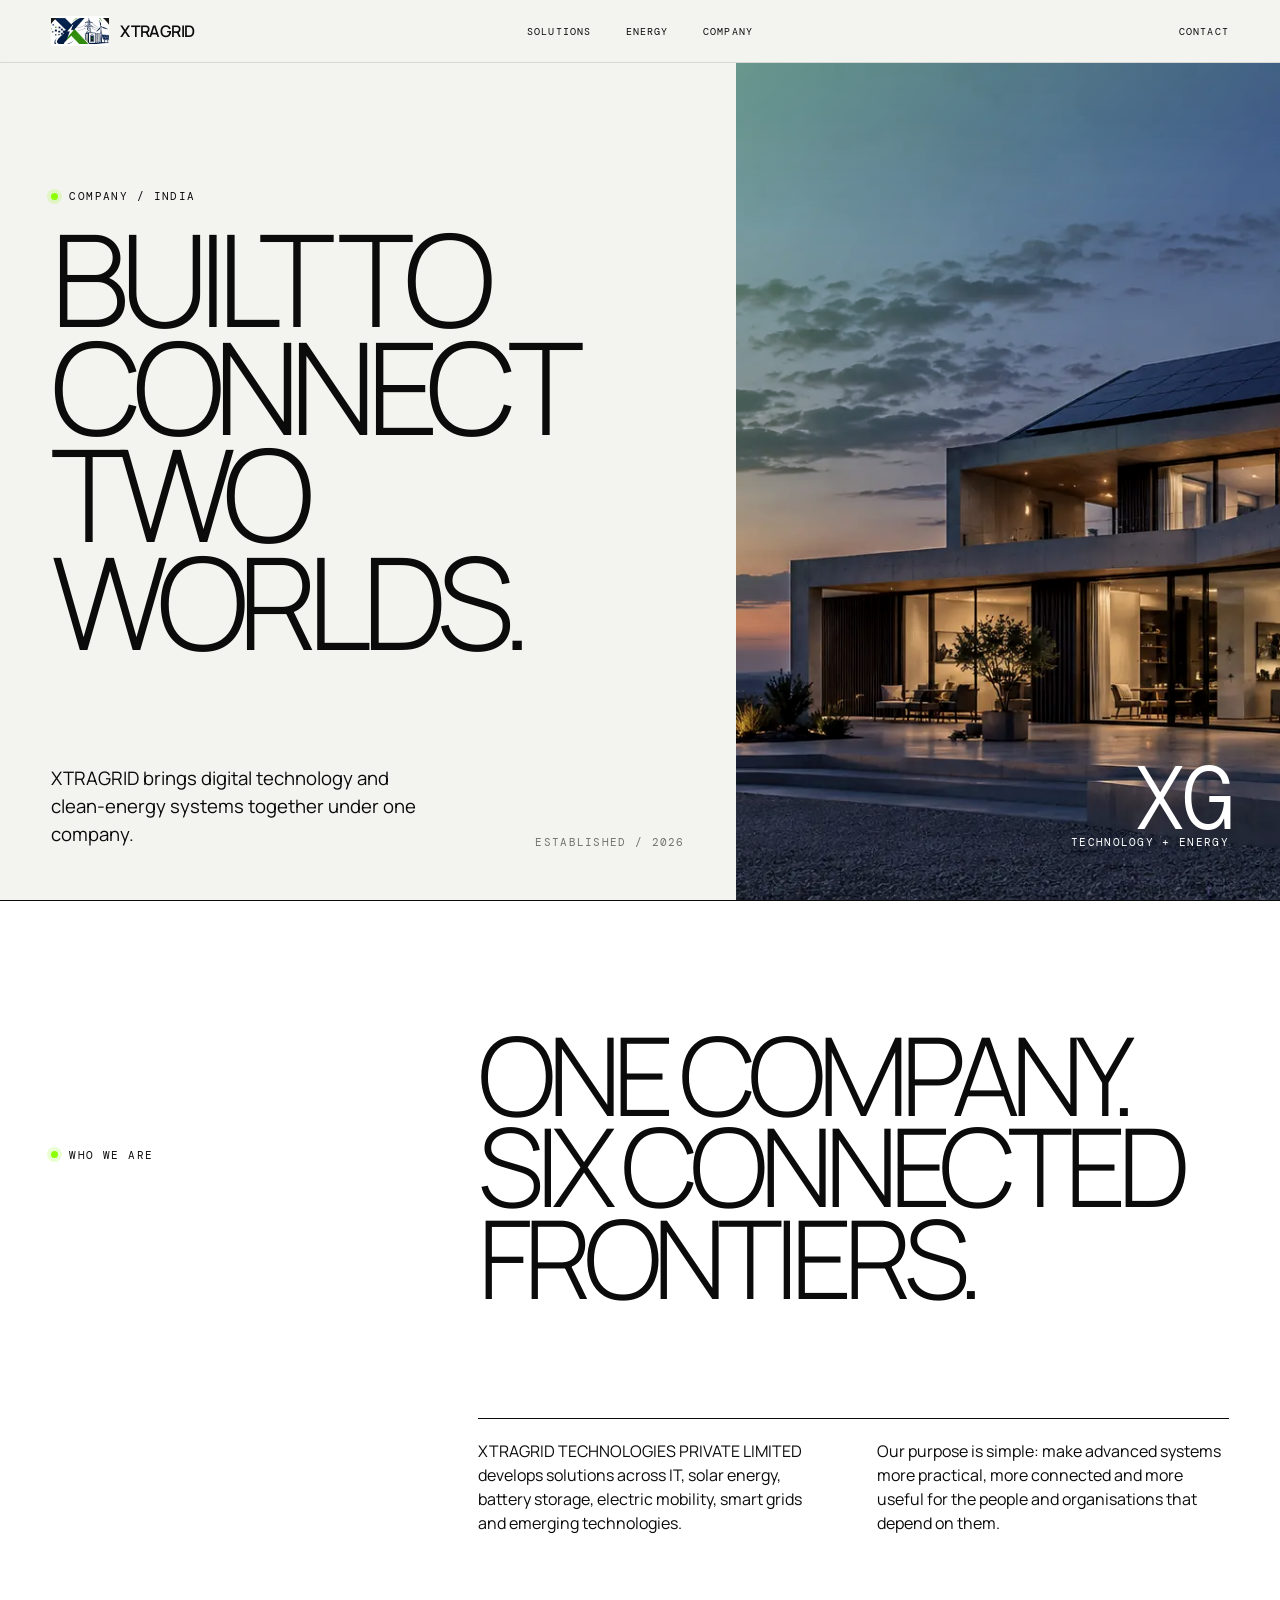
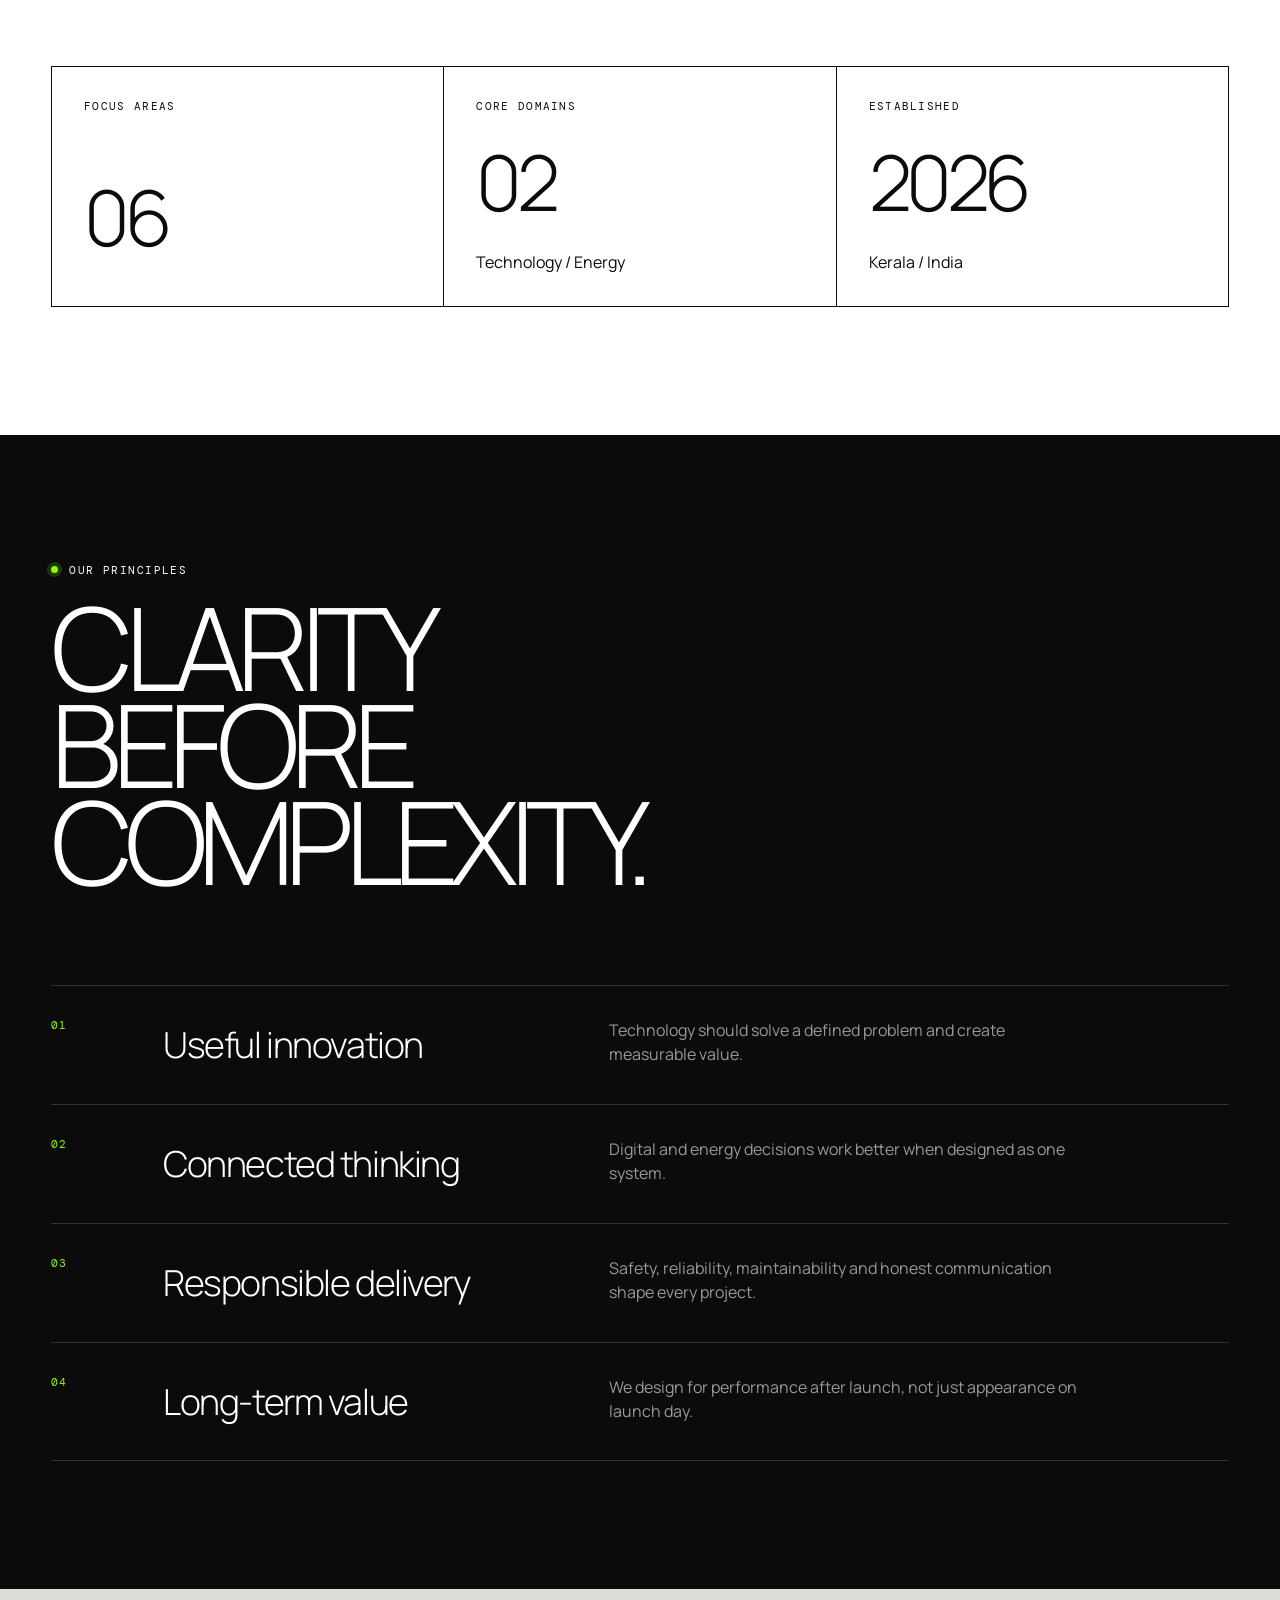
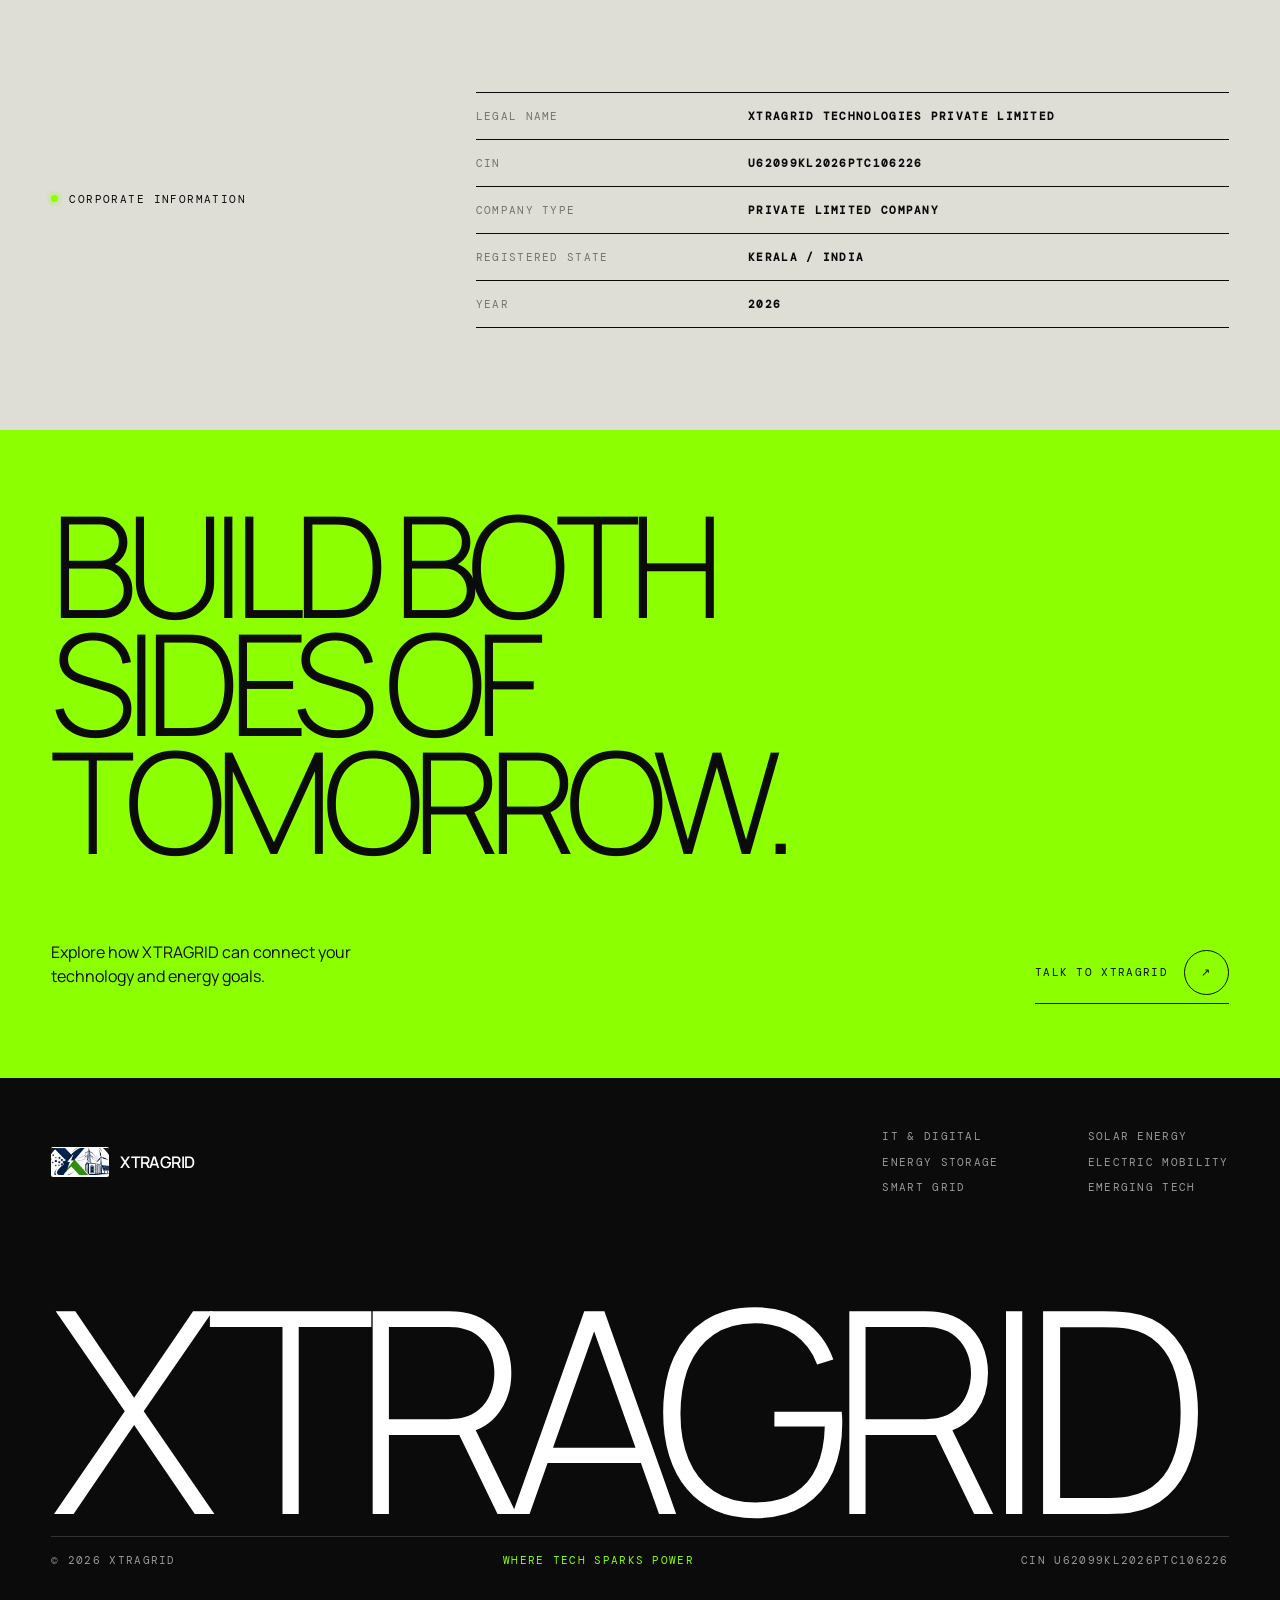
==== company/index.html @ c8506906 "Complete XTRAGRID multi-page company website" ====
<!doctype html><html lang="en"><head><meta charset="UTF-8"><meta name="viewport" content="width=device-width,initial-scale=1"><meta name="description" content="About XTRAGRID TECHNOLOGIES PRIVATE LIMITED, an Indian technology and energy solutions company."><title>Company — XTRAGRID TECHNOLOGIES</title><link rel="preconnect" href="https://fonts.googleapis.com"><link rel="preconnect" href="https://fonts.gstatic.com" crossorigin><link href="https://fonts.googleapis.com/css2?family=DM+Mono:wght@300;400;500&family=Manrope:wght@300;400;500;600&display=swap" rel="stylesheet"><link rel="icon" href="../assets/xtragrid-logo.png"><link rel="stylesheet" href="../assets/inner.css"></head><body><div class="progress"></div><header class="site-nav"><a class="brand" href="../"><img src="../assets/xtragrid-logo.png" alt=""><span>XTRAGRID</span></a><nav class="nav-links"><a href="../#technology">Solutions</a><a href="../energy-storage/">Energy</a><a href="../company/">Company</a></nav><a class="contact-link" href="../contact/">Contact</a><button class="menu-btn" type="button" aria-expanded="false">Menu</button></header><aside class="menu" aria-hidden="true"><nav><a href="../">Home</a><a href="../#technology">Solutions</a><a href="../company/">Company</a><a href="../contact/">Contact</a></nav><div class="menu-foot mono"><span>XTRAGRID TECHNOLOGIES<br>India / 2026</span><span>Where Tech Sparks Power</span></div></aside><main><section class="page-hero"><div class="hero-copy"><div><p class="eyebrow">Company / India</p><h1 class="display hero-title"><span><i>Built to</i></span><span><i>connect two</i></span><span><i>worlds.</i></span></h1></div><div class="hero-bottom"><p class="hero-lead">XTRAGRID brings digital technology and clean-energy systems together under one company.</p><span class="mono hero-index">Established / 2026</span></div></div><div class="hero-media"><img src="../assets/xg-store-day.webp" alt="Modern technology and energy infrastructure"><div class="hero-badge mono"><b>XG</b><span>Technology + Energy</span></div></div></section><section class="intro"><p class="eyebrow">Who we are</p><h2 class="display reveal">One company. Six connected frontiers.</h2><div class="intro-copy reveal"><p>XTRAGRID TECHNOLOGIES PRIVATE LIMITED develops solutions across IT, solar energy, battery storage, electric mobility, smart grids and emerging technologies.</p><p>Our purpose is simple: make advanced systems more practical, more connected and more useful for the people and organisations that depend on them.</p></div><div class="company-stats" style="grid-column:1/-1"><article class="stat"><span class="mono">Focus areas</span><b>06</b></article><article class="stat"><span class="mono">Core domains</span><b>02</b><span>Technology / Energy</span></article><article class="stat"><span class="mono">Established</span><b>2026</b><span>Kerala / India</span></article></div></section><section class="process"><p class="eyebrow">Our principles</p><h2 class="display reveal">Clarity before complexity.</h2><div class="steps"><article class="step reveal"><span class="mono">01</span><h3>Useful innovation</h3><p>Technology should solve a defined problem and create measurable value.</p></article><article class="step reveal"><span class="mono">02</span><h3>Connected thinking</h3><p>Digital and energy decisions work better when designed as one system.</p></article><article class="step reveal"><span class="mono">03</span><h3>Responsible delivery</h3><p>Safety, reliability, maintainability and honest communication shape every project.</p></article><article class="step reveal"><span class="mono">04</span><h3>Long-term value</h3><p>We design for performance after launch, not just appearance on launch day.</p></article></div></section><section class="legal"><div class="legal-grid"><p class="eyebrow">Corporate information</p><div class="legal-list mono"><div class="legal-row"><span>Legal name</span><strong>XTRAGRID TECHNOLOGIES PRIVATE LIMITED</strong></div><div class="legal-row"><span>CIN</span><strong>U62099KL2026PTC106226</strong></div><div class="legal-row"><span>Company type</span><strong>Private Limited Company</strong></div><div class="legal-row"><span>Registered state</span><strong>Kerala / India</strong></div><div class="legal-row"><span>Year</span><strong>2026</strong></div></div></div></section><section class="cta"><h2 class="display reveal">Build both sides of tomorrow.</h2><div class="cta-row"><p>Explore how XTRAGRID can connect your technology and energy goals.</p><a class="mono" href="../contact/">Talk to XTRAGRID <b>↗</b></a></div></section></main><footer class="footer"><div class="footer-top"><a class="brand" href="../"><img src="../assets/xtragrid-logo.png" alt=""><span>XTRAGRID</span></a><div class="footer-links mono"><a href="../it-digital/">IT & Digital</a><a href="../solar-energy/">Solar Energy</a><a href="../energy-storage/">Energy Storage</a><a href="../electric-mobility/">Electric Mobility</a><a href="../smart-grid/">Smart Grid</a><a href="../emerging-technologies/">Emerging Tech</a></div></div><h2 class="footer-title display">XTRAGRID</h2><div class="footer-bottom mono"><span>© <span data-year>2026</span> XTRAGRID</span><b>Where Tech Sparks Power</b><span>CIN U62099KL2026PTC106226</span></div></footer><script src="../assets/inner.js"></script></body></html>
---- assets/inner.css ----
:root{--paper:#f3f3ef;--white:#fff;--ink:#0b0b0b;--muted:#73736e;--line:#cfcfc8;--lime:#8cff00;--accent:#8cff00;--pad:clamp(1.15rem,4vw,4.5rem);--ease:cubic-bezier(.2,.75,.25,1)}*{box-sizing:border-box}html{scroll-behavior:smooth;background:var(--paper)}body{margin:0;background:var(--paper);color:var(--ink);font:16px/1.5 Manrope,Arial,sans-serif;overflow-x:hidden}body.menu-open{overflow:hidden}a{color:inherit;text-decoration:none}button,input,textarea,select{font:inherit}img{display:block;width:100%}::selection{background:var(--accent);color:#090909}.mono{font:400 .68rem "DM Mono",monospace;letter-spacing:.12em;text-transform:uppercase}.display{margin:0;font-weight:300;letter-spacing:-.075em;line-height:.84;text-transform:uppercase}.eyebrow{display:flex;align-items:center;gap:.7rem;margin:0 0 1.4rem;font:400 .68rem "DM Mono",monospace;letter-spacing:.13em;text-transform:uppercase}.eyebrow:before{content:"";width:7px;height:7px;border-radius:50%;background:var(--accent);box-shadow:0 0 0 4px color-mix(in srgb,var(--accent) 18%,transparent)}.reveal{opacity:0;transform:translateY(45px);transition:opacity .9s var(--ease),transform .9s var(--ease)}.reveal.in{opacity:1;transform:none}.progress{position:fixed;left:0;top:0;width:0;height:2px;background:var(--accent);z-index:100}.site-nav{position:fixed;inset:0 0 auto;z-index:60;display:grid;grid-template-columns:1fr auto 1fr;align-items:center;padding:1rem var(--pad);background:rgba(243,243,239,.86);backdrop-filter:blur(14px);border-bottom:1px solid rgba(11,11,11,.12)}.brand{display:inline-flex;align-items:center;gap:.7rem;font-weight:600;letter-spacing:-.04em}.brand img{width:58px;height:30px;object-fit:contain;background:#fff;border-radius:2px}.nav-links{display:flex;gap:clamp(1rem,2.7vw,2.8rem)}.nav-links a,.contact-link{font:400 .64rem "DM Mono",monospace;letter-spacing:.11em;text-transform:uppercase;position:relative}.nav-links a:after,.contact-link:after{content:"";position:absolute;inset:auto 0 -5px;height:1px;background:currentColor;transform:scaleX(0);transform-origin:right;transition:transform .35s var(--ease)}.nav-links a:hover:after,.contact-link:hover:after{transform:scaleX(1);transform-origin:left}.contact-link{justify-self:end}.menu-btn{display:none;justify-self:end;border:0;background:none;padding:.5rem 0;cursor:pointer;font:400 .68rem "DM Mono",monospace;letter-spacing:.1em;text-transform:uppercase}.menu{position:fixed;inset:0;z-index:50;background:var(--ink);color:var(--paper);padding:clamp(6rem,12vh,8rem) var(--pad) 2rem;display:flex;flex-direction:column;justify-content:space-between;clip-path:inset(0 0 100% 0);transition:clip-path .7s var(--ease)}body.menu-open .menu{clip-path:inset(0)}.menu nav{display:flex;flex-direction:column;align-items:flex-start}.menu nav a{font-size:clamp(3rem,9vw,7rem);font-weight:300;letter-spacing:-.07em;line-height:.92;text-transform:uppercase;transition:.3s}.menu nav a:hover{color:var(--accent);transform:translateX(.7rem)}.menu-foot{display:flex;justify-content:space-between;color:#8c8c87}.page-hero{min-height:100svh;display:grid;grid-template-columns:minmax(0,1.15fr) minmax(330px,.85fr);padding-top:63px;border-bottom:1px solid}.hero-copy{padding:clamp(7rem,14vh,10rem) var(--pad) var(--pad);display:flex;flex-direction:column;justify-content:space-between;min-height:calc(100svh - 63px)}.hero-title{font-size:clamp(4.3rem,10vw,11rem);max-width:8ch}.hero-title span{display:block;overflow:hidden}.hero-title i{display:block;font-style:normal;transform:translateY(110%);animation:enter 1.05s var(--ease) forwards}.hero-title span:nth-child(2) i{animation-delay:.1s}.hero-title span:nth-child(3) i{animation-delay:.2s}@keyframes enter{to{transform:none}}.hero-bottom{display:flex;justify-content:space-between;align-items:end;gap:2rem}.hero-lead{max-width:34ch;font-size:clamp(1rem,1.45vw,1.25rem);margin:0}.hero-index{color:var(--muted)}.hero-media{position:relative;overflow:hidden;background:#151515;min-height:680px}.hero-media img{height:100%;object-fit:cover;filter:saturate(.75) contrast(1.05);transform:scale(1.04);animation:zoom 8s var(--ease) both}@keyframes zoom{to{transform:scale(1)}}.hero-media:after{content:"";position:absolute;inset:0;background:linear-gradient(180deg,transparent 50%,rgba(0,0,0,.55)),linear-gradient(135deg,color-mix(in srgb,var(--accent) 35%,transparent),transparent 45%);mix-blend-mode:screen}.hero-badge{position:absolute;right:var(--pad);bottom:var(--pad);z-index:2;color:white;text-align:right}.hero-badge b{display:block;font-size:clamp(3rem,7vw,7rem);font-weight:300;letter-spacing:-.07em;line-height:.8}.ticker{overflow:hidden;background:var(--ink);color:white}.ticker-track{display:flex;width:max-content;padding:.9rem 0;animation:ticker 22s linear infinite}.ticker span{font:400 .66rem "DM Mono",monospace;letter-spacing:.13em;text-transform:uppercase;white-space:nowrap}.ticker span:after{content:"●";color:var(--accent);margin:0 2.5rem}@keyframes ticker{to{transform:translateX(-50%)}}.intro{min-height:90vh;padding:clamp(6rem,10vw,10rem) var(--pad);display:grid;grid-template-columns:1fr 2fr;gap:4vw;align-content:center;background:var(--white)}.intro h2{font-size:clamp(3.5rem,8.5vw,9rem);max-width:11ch}.intro-copy{grid-column:2;display:grid;grid-template-columns:1fr 1fr;gap:3rem;margin-top:4rem;padding-top:1.2rem;border-top:1px solid}.intro-copy p{margin:0;max-width:38ch}.capabilities{padding:clamp(6rem,10vw,10rem) var(--pad)}.cap-head{display:flex;justify-content:space-between;align-items:end;gap:2rem}.cap-head h2{font-size:clamp(3.8rem,8vw,8rem)}.cap-grid{display:grid;grid-template-columns:repeat(2,1fr);margin-top:5rem;border-top:1px solid;border-left:1px solid}.cap-card{min-height:360px;padding:clamp(1.5rem,3vw,3rem);border-right:1px solid;border-bottom:1px solid;display:flex;flex-direction:column;justify-content:space-between;position:relative;overflow:hidden}.cap-card:before{content:"";position:absolute;inset:100% 0 0;background:var(--accent);transition:inset .55s var(--ease);z-index:0}.cap-card:hover:before{inset:0}.cap-card>*{position:relative;z-index:1}.cap-card h3{font-size:clamp(2.2rem,4.5vw,5rem);font-weight:300;line-height:.9;letter-spacing:-.06em;margin:0;max-width:8ch}.cap-card p{max-width:35ch;margin:0}.cap-num{display:flex;justify-content:space-between}.cap-num i{width:42px;height:42px;border:1px solid;border-radius:50%;display:grid;place-items:center;font-style:normal}.process{background:var(--ink);color:white;padding:clamp(6rem,10vw,10rem) var(--pad)}.process h2{font-size:clamp(4rem,9vw,9rem);max-width:11ch}.steps{margin-top:6rem}.step{display:grid;grid-template-columns:5rem minmax(180px,.8fr) 1.2fr;gap:2rem;padding:2rem 0;border-top:1px solid #343434}.step:last-child{border-bottom:1px solid #343434}.step span{color:var(--accent)}.step h3{font-size:clamp(1.5rem,2.8vw,2.8rem);font-weight:300;letter-spacing:-.04em;margin:0}.step p{color:#999;margin:0;max-width:48ch}.cta{min-height:72vh;padding:var(--pad);display:grid;align-content:center;background:var(--accent);color:#0b0b0b}.cta h2{font-size:clamp(4rem,11vw,12rem);max-width:9ch}.cta-row{display:flex;justify-content:space-between;align-items:end;gap:2rem;margin-top:4rem}.cta p{max-width:34ch}.cta a{display:inline-flex;align-items:center;gap:1rem;border-bottom:1px solid;padding-bottom:.5rem}.cta a b{width:45px;height:45px;border:1px solid;border-radius:50%;display:grid;place-items:center;font-weight:400}.company-stats{display:grid;grid-template-columns:repeat(3,1fr);border-top:1px solid;border-left:1px solid;margin-top:5rem}.stat{min-height:240px;padding:2rem;border-right:1px solid;border-bottom:1px solid;display:flex;flex-direction:column;justify-content:space-between}.stat b{font-size:clamp(2.6rem,6vw,6rem);font-weight:300;letter-spacing:-.07em}.legal{background:#deded7;padding:clamp(5rem,8vw,8rem) var(--pad)}.legal-grid{display:grid;grid-template-columns:1fr 2fr;gap:3rem}.legal-list{border-top:1px solid}.legal-row{display:grid;grid-template-columns:1fr 2fr;gap:2rem;padding:1rem 0;border-bottom:1px solid}.legal-row span:first-child{color:var(--muted)}.contact-shell{padding:clamp(6rem,10vw,10rem) var(--pad);background:white}.contact-grid{display:grid;grid-template-columns:1fr 1.3fr;gap:8vw}.inquiry-form{display:grid;gap:1rem}.field{display:grid;gap:.45rem}.field label{font:400 .64rem "DM Mono",monospace;letter-spacing:.1em;text-transform:uppercase}.field input,.field textarea,.field select{width:100%;padding:1rem;border:1px solid var(--line);background:var(--paper);border-radius:0;color:var(--ink)}.field textarea{min-height:160px;resize:vertical}.submit{border:0;background:var(--ink);color:white;padding:1rem 1.2rem;display:flex;justify-content:space-between;cursor:pointer;text-transform:uppercase;letter-spacing:.1em}.submit:hover{background:var(--accent);color:var(--ink)}.form-status{min-height:1.5em;color:var(--muted)}.footer{min-height:60vh;background:var(--ink);color:white;padding:var(--pad);display:flex;flex-direction:column;justify-content:space-between;overflow:hidden}.footer-top{display:flex;justify-content:space-between;gap:3rem}.footer-links{display:grid;grid-template-columns:repeat(2,minmax(120px,1fr));gap:.7rem 4rem}.footer-links a{color:#999}.footer-links a:hover{color:var(--accent)}.footer-title{font-size:clamp(6rem,22vw,22rem);white-space:nowrap;margin:2rem 0 -4vw;line-height:.7}.footer-bottom{display:flex;justify-content:space-between;gap:1rem;padding-top:1rem;border-top:1px solid #333;color:#999}.footer-bottom b{color:var(--accent);font-weight:400}@media(max-width:820px){:root{--pad:1.15rem}.site-nav{grid-template-columns:1fr auto}.nav-links,.contact-link{display:none}.menu-btn{display:block}.page-hero{grid-template-columns:1fr}.hero-copy{min-height:72svh;padding-top:6rem}.hero-title{font-size:clamp(4rem,19vw,7rem)}.hero-media{min-height:55svh}.hero-bottom,.cap-head,.cta-row{align-items:start;flex-direction:column}.intro{grid-template-columns:1fr;min-height:auto}.intro-copy{grid-column:1;grid-template-columns:1fr;margin-top:2rem;gap:1.5rem}.cap-grid,.company-stats{grid-template-columns:1fr}.cap-card{min-height:290px}.step{grid-template-columns:2.5rem 1fr}.step p{grid-column:2}.stat{min-height:170px}.legal-grid,.contact-grid{grid-template-columns:1fr}.legal-row{grid-template-columns:1fr;gap:.4rem}.footer-top{flex-direction:column}.footer-title{font-size:28vw;margin-bottom:-1rem}.footer-bottom{font-size:.55rem}.menu-foot{font-size:.55rem}}@media(prefers-reduced-motion:reduce){html{scroll-behavior:auto}.reveal{opacity:1;transform:none}.hero-title i,.hero-media img,.ticker-track{animation:none}}
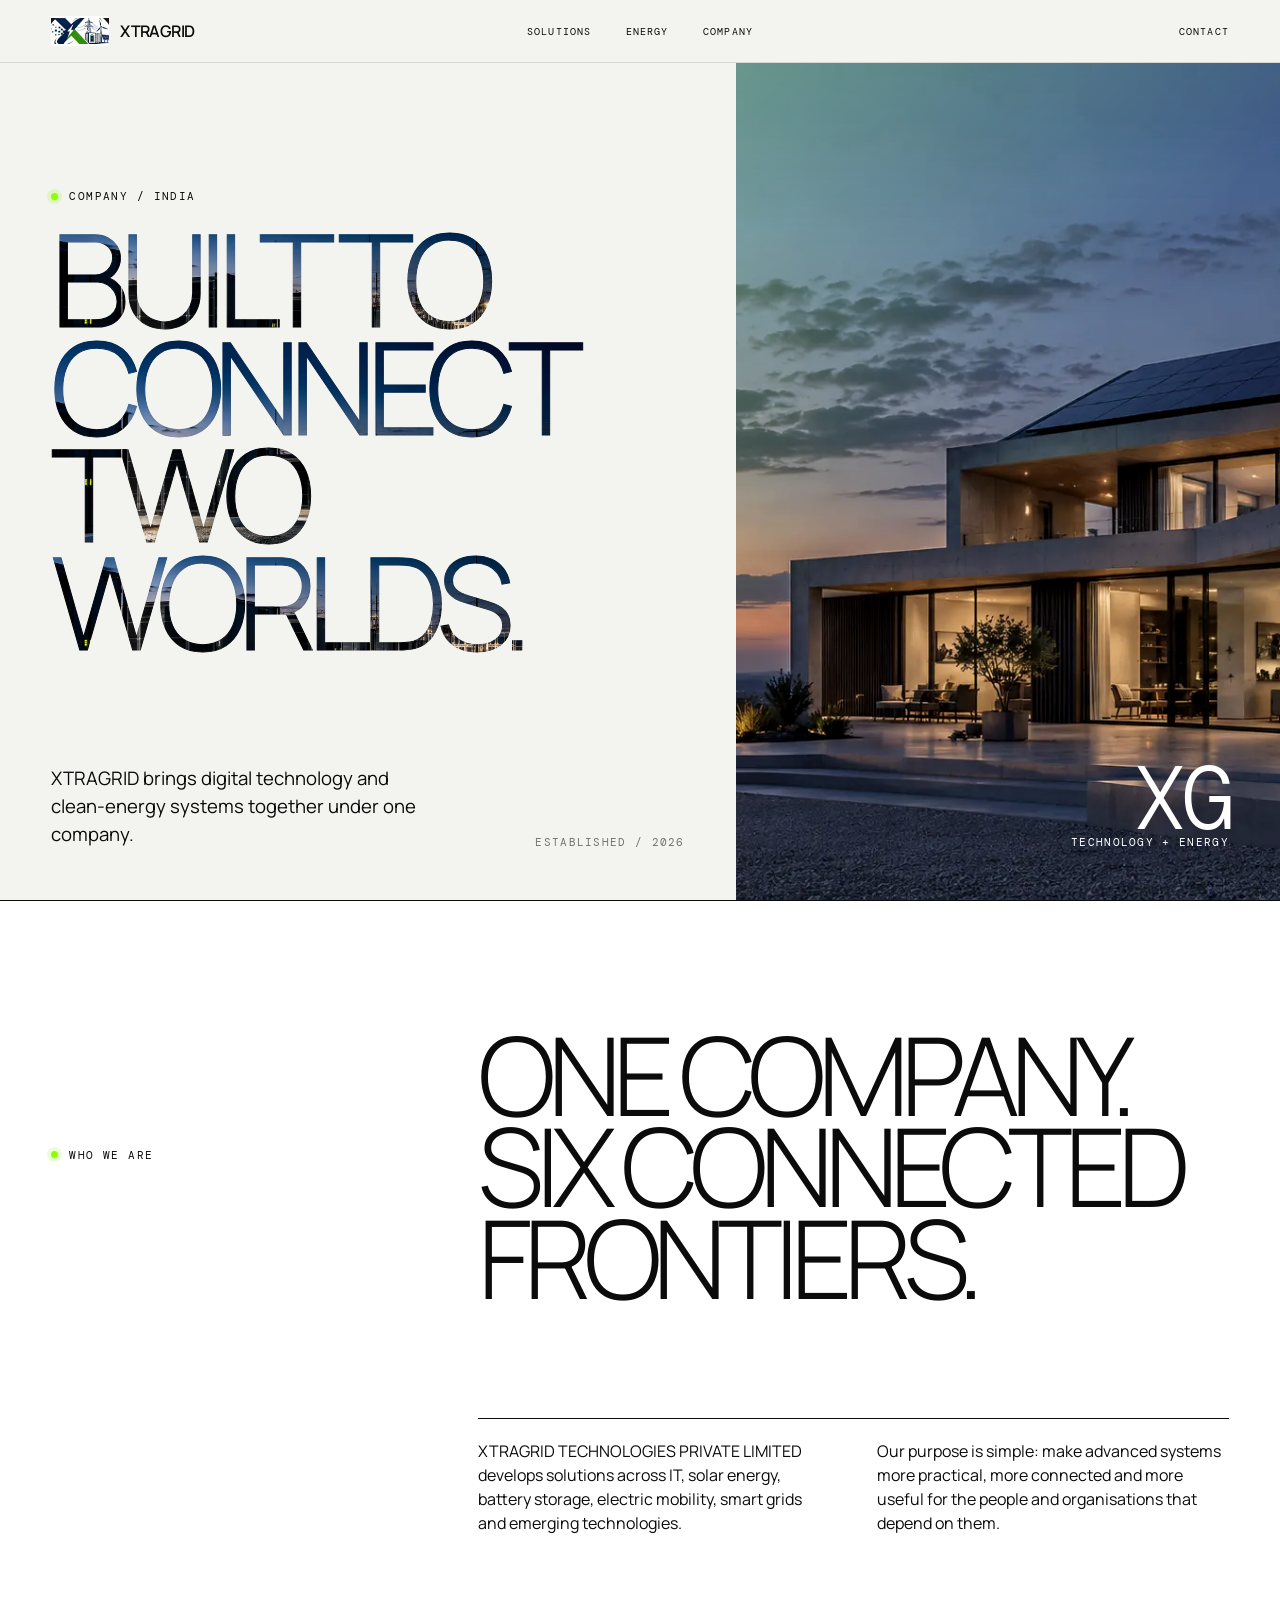
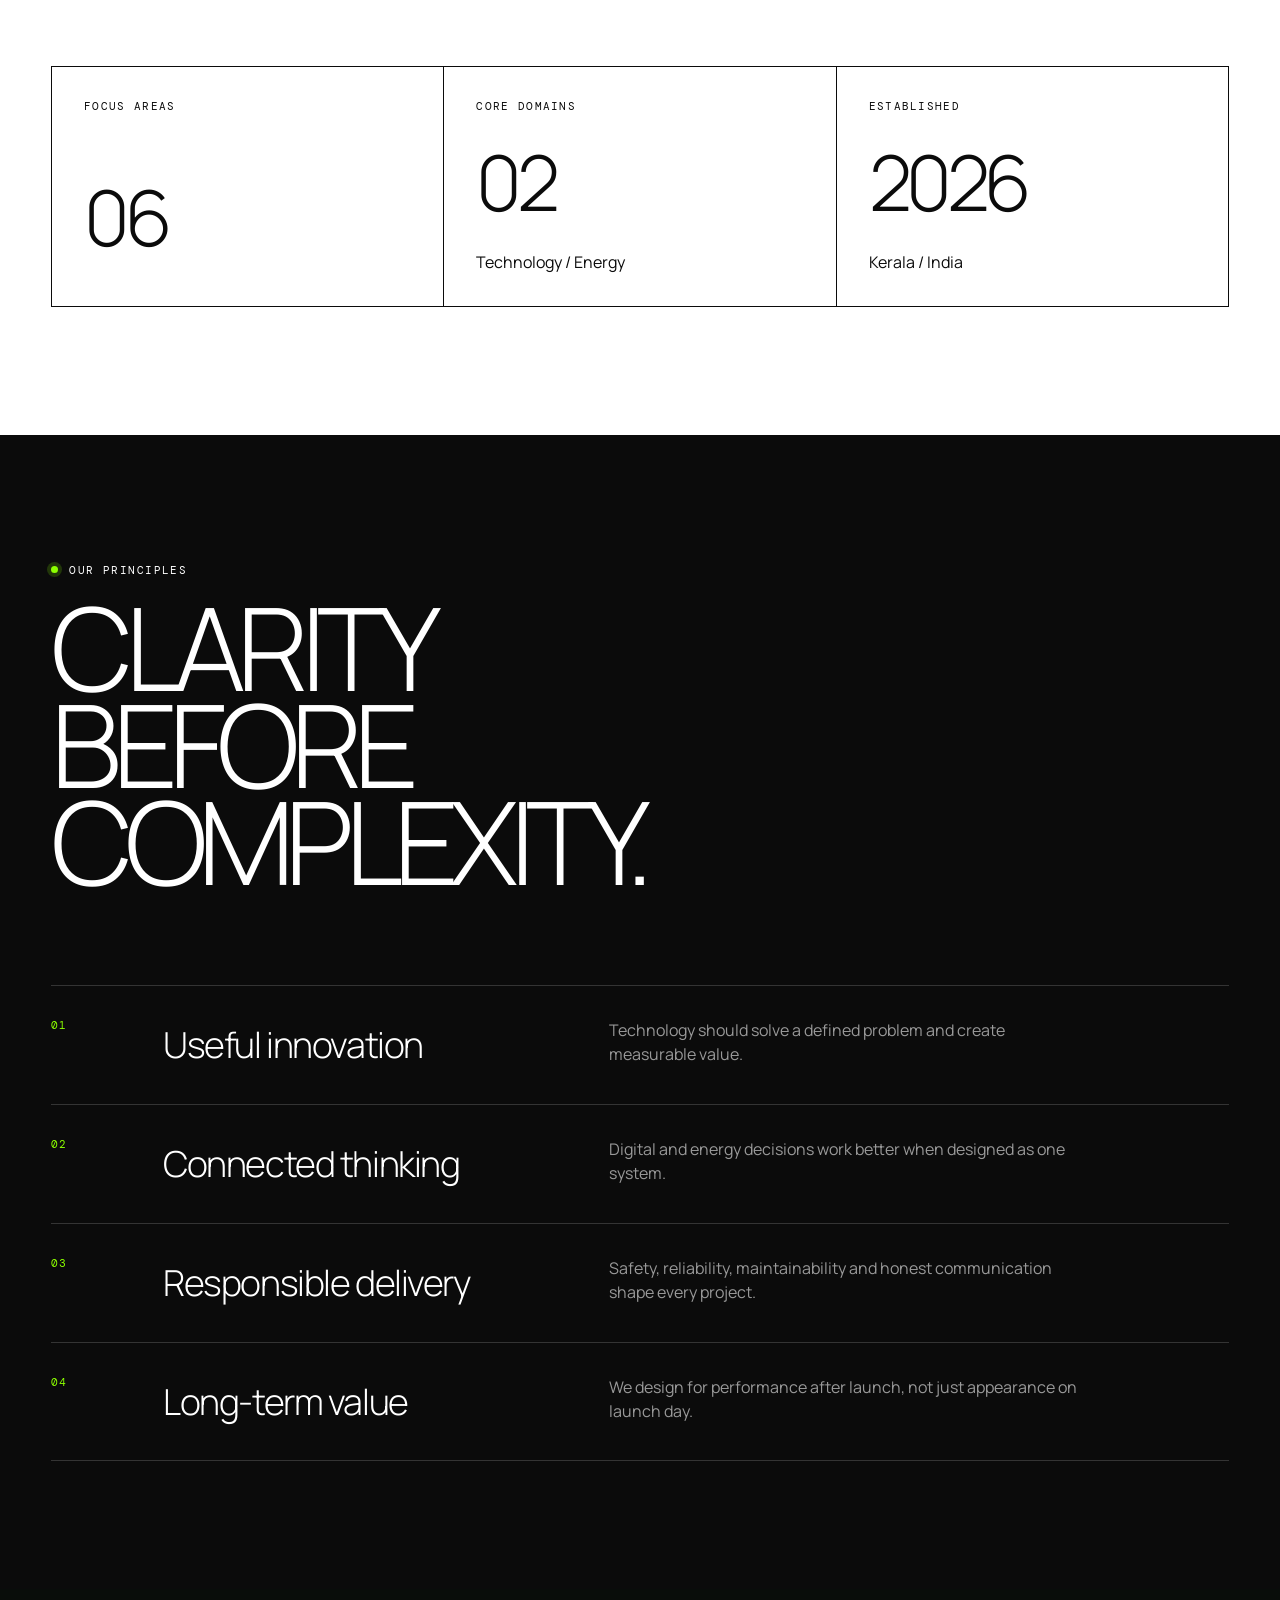
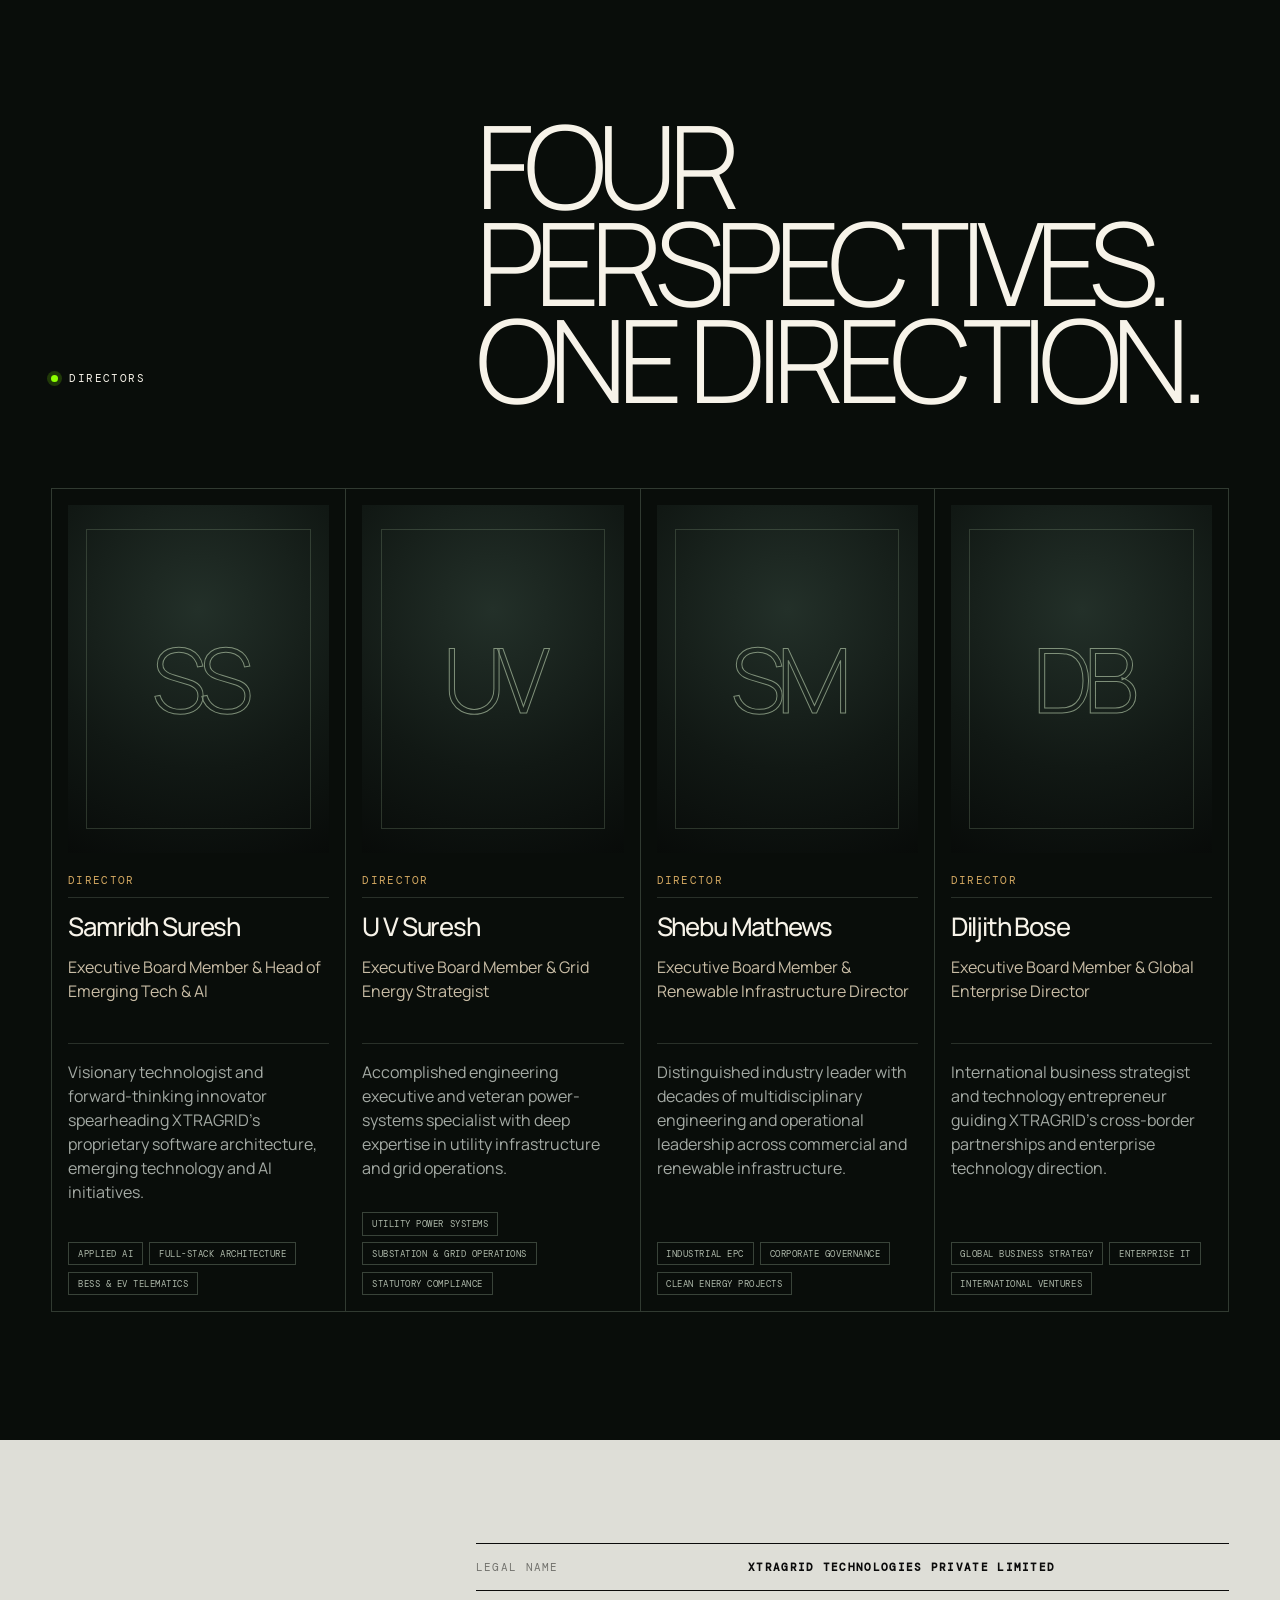
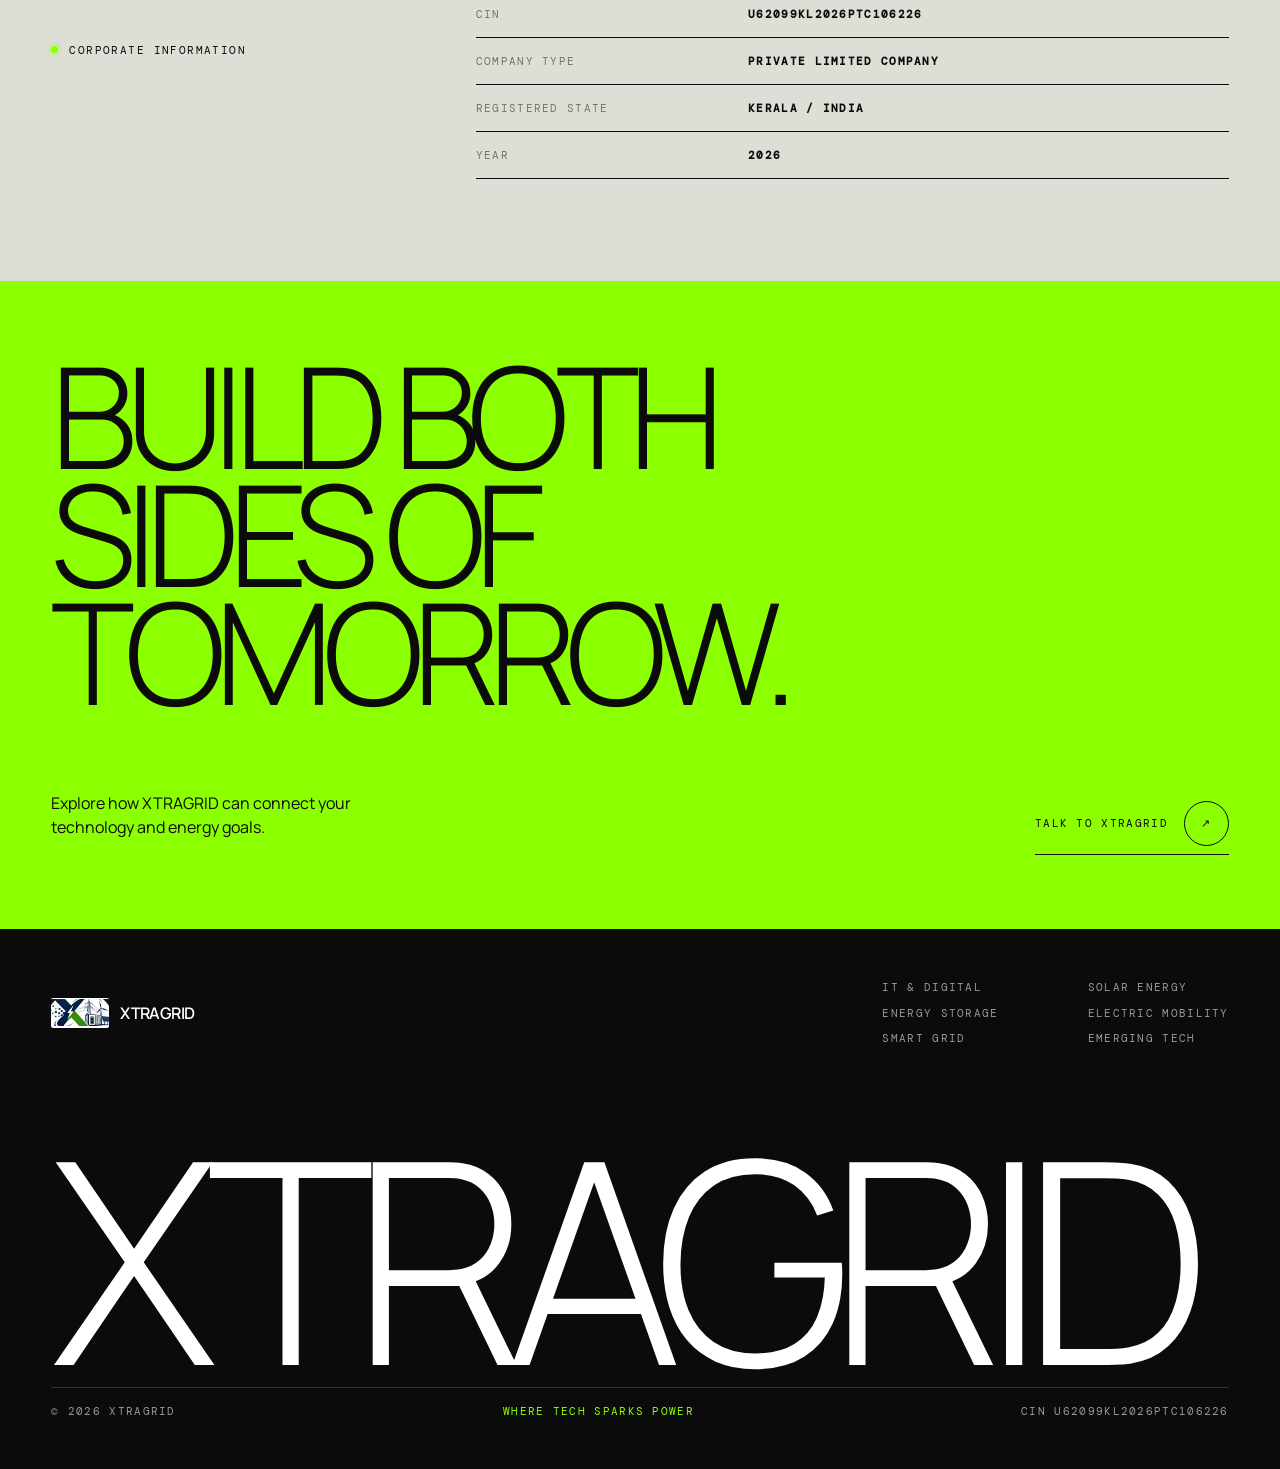
==== commit f166e6f8: "Add director profiles and image-masked typography" ====
--- a/company/index.html
+++ b/company/index.html
@@ -1 +1 @@
-<!doctype html><html lang="en"><head><meta charset="UTF-8"><meta name="viewport" content="width=device-width,initial-scale=1"><meta name="description" content="About XTRAGRID TECHNOLOGIES PRIVATE LIMITED, an Indian technology and energy solutions company."><title>Company — XTRAGRID TECHNOLOGIES</title><link rel="preconnect" href="https://fonts.googleapis.com"><link rel="preconnect" href="https://fonts.gstatic.com" crossorigin><link href="https://fonts.googleapis.com/css2?family=DM+Mono:wght@300;400;500&family=Manrope:wght@300;400;500;600&display=swap" rel="stylesheet"><link rel="icon" href="../assets/xtragrid-logo.png"><link rel="stylesheet" href="../assets/inner.css"></head><body><div class="progress"></div><header class="site-nav"><a class="brand" href="../"><img src="../assets/xtragrid-logo.png" alt=""><span>XTRAGRID</span></a><nav class="nav-links"><a href="../#technology">Solutions</a><a href="../energy-storage/">Energy</a><a href="../company/">Company</a></nav><a class="contact-link" href="../contact/">Contact</a><button class="menu-btn" type="button" aria-expanded="false">Menu</button></header><aside class="menu" aria-hidden="true"><nav><a href="../">Home</a><a href="../#technology">Solutions</a><a href="../company/">Company</a><a href="../contact/">Contact</a></nav><div class="menu-foot mono"><span>XTRAGRID TECHNOLOGIES<br>India / 2026</span><span>Where Tech Sparks Power</span></div></aside><main><section class="page-hero"><div class="hero-copy"><div><p class="eyebrow">Company / India</p><h1 class="display hero-title"><span><i>Built to</i></span><span><i>connect two</i></span><span><i>worlds.</i></span></h1></div><div class="hero-bottom"><p class="hero-lead">XTRAGRID brings digital technology and clean-energy systems together under one company.</p><span class="mono hero-index">Established / 2026</span></div></div><div class="hero-media"><img src="../assets/xg-store-day.webp" alt="Modern technology and energy infrastructure"><div class="hero-badge mono"><b>XG</b><span>Technology + Energy</span></div></div></section><section class="intro"><p class="eyebrow">Who we are</p><h2 class="display reveal">One company. Six connected frontiers.</h2><div class="intro-copy reveal"><p>XTRAGRID TECHNOLOGIES PRIVATE LIMITED develops solutions across IT, solar energy, battery storage, electric mobility, smart grids and emerging technologies.</p><p>Our purpose is simple: make advanced systems more practical, more connected and more useful for the people and organisations that depend on them.</p></div><div class="company-stats" style="grid-column:1/-1"><article class="stat"><span class="mono">Focus areas</span><b>06</b></article><article class="stat"><span class="mono">Core domains</span><b>02</b><span>Technology / Energy</span></article><article class="stat"><span class="mono">Established</span><b>2026</b><span>Kerala / India</span></article></div></section><section class="process"><p class="eyebrow">Our principles</p><h2 class="display reveal">Clarity before complexity.</h2><div class="steps"><article class="step reveal"><span class="mono">01</span><h3>Useful innovation</h3><p>Technology should solve a defined problem and create measurable value.</p></article><article class="step reveal"><span class="mono">02</span><h3>Connected thinking</h3><p>Digital and energy decisions work better when designed as one system.</p></article><article class="step reveal"><span class="mono">03</span><h3>Responsible delivery</h3><p>Safety, reliability, maintainability and honest communication shape every project.</p></article><article class="step reveal"><span class="mono">04</span><h3>Long-term value</h3><p>We design for performance after launch, not just appearance on launch day.</p></article></div></section><section class="legal"><div class="legal-grid"><p class="eyebrow">Corporate information</p><div class="legal-list mono"><div class="legal-row"><span>Legal name</span><strong>XTRAGRID TECHNOLOGIES PRIVATE LIMITED</strong></div><div class="legal-row"><span>CIN</span><strong>U62099KL2026PTC106226</strong></div><div class="legal-row"><span>Company type</span><strong>Private Limited Company</strong></div><div class="legal-row"><span>Registered state</span><strong>Kerala / India</strong></div><div class="legal-row"><span>Year</span><strong>2026</strong></div></div></div></section><section class="cta"><h2 class="display reveal">Build both sides of tomorrow.</h2><div class="cta-row"><p>Explore how XTRAGRID can connect your technology and energy goals.</p><a class="mono" href="../contact/">Talk to XTRAGRID <b>↗</b></a></div></section></main><footer class="footer"><div class="footer-top"><a class="brand" href="../"><img src="../assets/xtragrid-logo.png" alt=""><span>XTRAGRID</span></a><div class="footer-links mono"><a href="../it-digital/">IT & Digital</a><a href="../solar-energy/">Solar Energy</a><a href="../energy-storage/">Energy Storage</a><a href="../electric-mobility/">Electric Mobility</a><a href="../smart-grid/">Smart Grid</a><a href="../emerging-technologies/">Emerging Tech</a></div></div><h2 class="footer-title display">XTRAGRID</h2><div class="footer-bottom mono"><span>© <span data-year>2026</span> XTRAGRID</span><b>Where Tech Sparks Power</b><span>CIN U62099KL2026PTC106226</span></div></footer><script src="../assets/inner.js"></script></body></html>+<!doctype html><html lang="en"><head><meta charset="UTF-8"><meta name="viewport" content="width=device-width,initial-scale=1"><meta name="description" content="About XTRAGRID TECHNOLOGIES PRIVATE LIMITED, an Indian technology and energy solutions company."><title>Company — XTRAGRID TECHNOLOGIES</title><link rel="preconnect" href="https://fonts.googleapis.com"><link rel="preconnect" href="https://fonts.gstatic.com" crossorigin><link href="https://fonts.googleapis.com/css2?family=DM+Mono:wght@300;400;500&family=Manrope:wght@300;400;500;600&display=swap" rel="stylesheet"><link rel="icon" href="../assets/xtragrid-logo.png"><link rel="stylesheet" href="../assets/inner.css"></head><body><div class="progress"></div><header class="site-nav"><a class="brand" href="../"><img src="../assets/xtragrid-logo.png" alt=""><span>XTRAGRID</span></a><nav class="nav-links"><a href="../#technology">Solutions</a><a href="../energy-storage/">Energy</a><a href="../company/">Company</a></nav><a class="contact-link" href="../contact/">Contact</a><button class="menu-btn" type="button" aria-expanded="false">Menu</button></header><aside class="menu" aria-hidden="true"><nav><a href="../">Home</a><a href="../#technology">Solutions</a><a href="../company/">Company</a><a href="../contact/">Contact</a></nav><div class="menu-foot mono"><span>XTRAGRID TECHNOLOGIES<br>India / 2026</span><span>Where Tech Sparks Power</span></div></aside><main><section class="page-hero"><div class="hero-copy"><div><p class="eyebrow">Company / India</p><h1 class="display hero-title masked"><span><i>Built to</i></span><span><i>connect two</i></span><span><i>worlds.</i></span></h1></div><div class="hero-bottom"><p class="hero-lead">XTRAGRID brings digital technology and clean-energy systems together under one company.</p><span class="mono hero-index">Established / 2026</span></div></div><div class="hero-media"><img src="../assets/xg-store-day.webp" alt="Modern technology and energy infrastructure"><div class="hero-badge mono"><b>XG</b><span>Technology + Energy</span></div></div></section><section class="intro"><p class="eyebrow">Who we are</p><h2 class="display reveal">One company. Six connected frontiers.</h2><div class="intro-copy reveal"><p>XTRAGRID TECHNOLOGIES PRIVATE LIMITED develops solutions across IT, solar energy, battery storage, electric mobility, smart grids and emerging technologies.</p><p>Our purpose is simple: make advanced systems more practical, more connected and more useful for the people and organisations that depend on them.</p></div><div class="company-stats" style="grid-column:1/-1"><article class="stat"><span class="mono">Focus areas</span><b>06</b></article><article class="stat"><span class="mono">Core domains</span><b>02</b><span>Technology / Energy</span></article><article class="stat"><span class="mono">Established</span><b>2026</b><span>Kerala / India</span></article></div></section><section class="process"><p class="eyebrow">Our principles</p><h2 class="display reveal">Clarity before complexity.</h2><div class="steps"><article class="step reveal"><span class="mono">01</span><h3>Useful innovation</h3><p>Technology should solve a defined problem and create measurable value.</p></article><article class="step reveal"><span class="mono">02</span><h3>Connected thinking</h3><p>Digital and energy decisions work better when designed as one system.</p></article><article class="step reveal"><span class="mono">03</span><h3>Responsible delivery</h3><p>Safety, reliability, maintainability and honest communication shape every project.</p></article><article class="step reveal"><span class="mono">04</span><h3>Long-term value</h3><p>We design for performance after launch, not just appearance on launch day.</p></article></div></section><section class="leadership"><div class="leadership-head"><p class="eyebrow">Directors</p><h2 class="display reveal">Four perspectives. One direction.</h2></div><div class="director-grid"><article class="director reveal"><div class="director-portrait" aria-label="Samridh Suresh portrait placeholder"><span>SS</span></div><p class="director-label mono">Director</p><h3>Samridh Suresh</h3><p class="director-role">Executive Board Member & Head of Emerging Tech & AI</p><p class="director-copy">Visionary technologist and forward-thinking innovator spearheading XTRAGRID’s proprietary software architecture, emerging technology and AI initiatives.</p><div class="tags"><span>Applied AI</span><span>Full-stack architecture</span><span>BESS & EV telematics</span></div></article><article class="director reveal"><div class="director-portrait" aria-label="U V Suresh portrait placeholder"><span>UV</span></div><p class="director-label mono">Director</p><h3>U V Suresh</h3><p class="director-role">Executive Board Member & Grid Energy Strategist</p><p class="director-copy">Accomplished engineering executive and veteran power-systems specialist with deep expertise in utility infrastructure and grid operations.</p><div class="tags"><span>Utility power systems</span><span>Substation & grid operations</span><span>Statutory compliance</span></div></article><article class="director reveal"><div class="director-portrait" aria-label="Shebu Mathews portrait placeholder"><span>SM</span></div><p class="director-label mono">Director</p><h3>Shebu Mathews</h3><p class="director-role">Executive Board Member & Renewable Infrastructure Director</p><p class="director-copy">Distinguished industry leader with decades of multidisciplinary engineering and operational leadership across commercial and renewable infrastructure.</p><div class="tags"><span>Industrial EPC</span><span>Corporate governance</span><span>Clean energy projects</span></div></article><article class="director reveal"><div class="director-portrait" aria-label="Diljith Bose portrait placeholder"><span>DB</span></div><p class="director-label mono">Director</p><h3>Diljith Bose</h3><p class="director-role">Executive Board Member & Global Enterprise Director</p><p class="director-copy">International business strategist and technology entrepreneur guiding XTRAGRID’s cross-border partnerships and enterprise technology direction.</p><div class="tags"><span>Global business strategy</span><span>Enterprise IT</span><span>International ventures</span></div></article></div></section><section class="legal"><div class="legal-grid"><p class="eyebrow">Corporate information</p><div class="legal-list mono"><div class="legal-row"><span>Legal name</span><strong>XTRAGRID TECHNOLOGIES PRIVATE LIMITED</strong></div><div class="legal-row"><span>CIN</span><strong>U62099KL2026PTC106226</strong></div><div class="legal-row"><span>Company type</span><strong>Private Limited Company</strong></div><div class="legal-row"><span>Registered state</span><strong>Kerala / India</strong></div><div class="legal-row"><span>Year</span><strong>2026</strong></div></div></div></section><section class="cta"><h2 class="display reveal">Build both sides of tomorrow.</h2><div class="cta-row"><p>Explore how XTRAGRID can connect your technology and energy goals.</p><a class="mono" href="../contact/">Talk to XTRAGRID <b>↗</b></a></div></section></main><footer class="footer"><div class="footer-top"><a class="brand" href="../"><img src="../assets/xtragrid-logo.png" alt=""><span>XTRAGRID</span></a><div class="footer-links mono"><a href="../it-digital/">IT & Digital</a><a href="../solar-energy/">Solar Energy</a><a href="../energy-storage/">Energy Storage</a><a href="../electric-mobility/">Electric Mobility</a><a href="../smart-grid/">Smart Grid</a><a href="../emerging-technologies/">Emerging Tech</a></div></div><h2 class="footer-title display">XTRAGRID</h2><div class="footer-bottom mono"><span>© <span data-year>2026</span> XTRAGRID</span><b>Where Tech Sparks Power</b><span>CIN U62099KL2026PTC106226</span></div></footer><script src="../assets/inner.js"></script></body></html>
--- a/assets/inner.css
+++ b/assets/inner.css
@@ -1 +1,3 @@
-:root{--paper:#f3f3ef;--white:#fff;--ink:#0b0b0b;--muted:#73736e;--line:#cfcfc8;--lime:#8cff00;--accent:#8cff00;--pad:clamp(1.15rem,4vw,4.5rem);--ease:cubic-bezier(.2,.75,.25,1)}*{box-sizing:border-box}html{scroll-behavior:smooth;background:var(--paper)}body{margin:0;background:var(--paper);color:var(--ink);font:16px/1.5 Manrope,Arial,sans-serif;overflow-x:hidden}body.menu-open{overflow:hidden}a{color:inherit;text-decoration:none}button,input,textarea,select{font:inherit}img{display:block;width:100%}::selection{background:var(--accent);color:#090909}.mono{font:400 .68rem "DM Mono",monospace;letter-spacing:.12em;text-transform:uppercase}.display{margin:0;font-weight:300;letter-spacing:-.075em;line-height:.84;text-transform:uppercase}.eyebrow{display:flex;align-items:center;gap:.7rem;margin:0 0 1.4rem;font:400 .68rem "DM Mono",monospace;letter-spacing:.13em;text-transform:uppercase}.eyebrow:before{content:"";width:7px;height:7px;border-radius:50%;background:var(--accent);box-shadow:0 0 0 4px color-mix(in srgb,var(--accent) 18%,transparent)}.reveal{opacity:0;transform:translateY(45px);transition:opacity .9s var(--ease),transform .9s var(--ease)}.reveal.in{opacity:1;transform:none}.progress{position:fixed;left:0;top:0;width:0;height:2px;background:var(--accent);z-index:100}.site-nav{position:fixed;inset:0 0 auto;z-index:60;display:grid;grid-template-columns:1fr auto 1fr;align-items:center;padding:1rem var(--pad);background:rgba(243,243,239,.86);backdrop-filter:blur(14px);border-bottom:1px solid rgba(11,11,11,.12)}.brand{display:inline-flex;align-items:center;gap:.7rem;font-weight:600;letter-spacing:-.04em}.brand img{width:58px;height:30px;object-fit:contain;background:#fff;border-radius:2px}.nav-links{display:flex;gap:clamp(1rem,2.7vw,2.8rem)}.nav-links a,.contact-link{font:400 .64rem "DM Mono",monospace;letter-spacing:.11em;text-transform:uppercase;position:relative}.nav-links a:after,.contact-link:after{content:"";position:absolute;inset:auto 0 -5px;height:1px;background:currentColor;transform:scaleX(0);transform-origin:right;transition:transform .35s var(--ease)}.nav-links a:hover:after,.contact-link:hover:after{transform:scaleX(1);transform-origin:left}.contact-link{justify-self:end}.menu-btn{display:none;justify-self:end;border:0;background:none;padding:.5rem 0;cursor:pointer;font:400 .68rem "DM Mono",monospace;letter-spacing:.1em;text-transform:uppercase}.menu{position:fixed;inset:0;z-index:50;background:var(--ink);color:var(--paper);padding:clamp(6rem,12vh,8rem) var(--pad) 2rem;display:flex;flex-direction:column;justify-content:space-between;clip-path:inset(0 0 100% 0);transition:clip-path .7s var(--ease)}body.menu-open .menu{clip-path:inset(0)}.menu nav{display:flex;flex-direction:column;align-items:flex-start}.menu nav a{font-size:clamp(3rem,9vw,7rem);font-weight:300;letter-spacing:-.07em;line-height:.92;text-transform:uppercase;transition:.3s}.menu nav a:hover{color:var(--accent);transform:translateX(.7rem)}.menu-foot{display:flex;justify-content:space-between;color:#8c8c87}.page-hero{min-height:100svh;display:grid;grid-template-columns:minmax(0,1.15fr) minmax(330px,.85fr);padding-top:63px;border-bottom:1px solid}.hero-copy{padding:clamp(7rem,14vh,10rem) var(--pad) var(--pad);display:flex;flex-direction:column;justify-content:space-between;min-height:calc(100svh - 63px)}.hero-title{font-size:clamp(4.3rem,10vw,11rem);max-width:8ch}.hero-title span{display:block;overflow:hidden}.hero-title i{display:block;font-style:normal;transform:translateY(110%);animation:enter 1.05s var(--ease) forwards}.hero-title span:nth-child(2) i{animation-delay:.1s}.hero-title span:nth-child(3) i{animation-delay:.2s}@keyframes enter{to{transform:none}}.hero-bottom{display:flex;justify-content:space-between;align-items:end;gap:2rem}.hero-lead{max-width:34ch;font-size:clamp(1rem,1.45vw,1.25rem);margin:0}.hero-index{color:var(--muted)}.hero-media{position:relative;overflow:hidden;background:#151515;min-height:680px}.hero-media img{height:100%;object-fit:cover;filter:saturate(.75) contrast(1.05);transform:scale(1.04);animation:zoom 8s var(--ease) both}@keyframes zoom{to{transform:scale(1)}}.hero-media:after{content:"";position:absolute;inset:0;background:linear-gradient(180deg,transparent 50%,rgba(0,0,0,.55)),linear-gradient(135deg,color-mix(in srgb,var(--accent) 35%,transparent),transparent 45%);mix-blend-mode:screen}.hero-badge{position:absolute;right:var(--pad);bottom:var(--pad);z-index:2;color:white;text-align:right}.hero-badge b{display:block;font-size:clamp(3rem,7vw,7rem);font-weight:300;letter-spacing:-.07em;line-height:.8}.ticker{overflow:hidden;background:var(--ink);color:white}.ticker-track{display:flex;width:max-content;padding:.9rem 0;animation:ticker 22s linear infinite}.ticker span{font:400 .66rem "DM Mono",monospace;letter-spacing:.13em;text-transform:uppercase;white-space:nowrap}.ticker span:after{content:"●";color:var(--accent);margin:0 2.5rem}@keyframes ticker{to{transform:translateX(-50%)}}.intro{min-height:90vh;padding:clamp(6rem,10vw,10rem) var(--pad);display:grid;grid-template-columns:1fr 2fr;gap:4vw;align-content:center;background:var(--white)}.intro h2{font-size:clamp(3.5rem,8.5vw,9rem);max-width:11ch}.intro-copy{grid-column:2;display:grid;grid-template-columns:1fr 1fr;gap:3rem;margin-top:4rem;padding-top:1.2rem;border-top:1px solid}.intro-copy p{margin:0;max-width:38ch}.capabilities{padding:clamp(6rem,10vw,10rem) var(--pad)}.cap-head{display:flex;justify-content:space-between;align-items:end;gap:2rem}.cap-head h2{font-size:clamp(3.8rem,8vw,8rem)}.cap-grid{display:grid;grid-template-columns:repeat(2,1fr);margin-top:5rem;border-top:1px solid;border-left:1px solid}.cap-card{min-height:360px;padding:clamp(1.5rem,3vw,3rem);border-right:1px solid;border-bottom:1px solid;display:flex;flex-direction:column;justify-content:space-between;position:relative;overflow:hidden}.cap-card:before{content:"";position:absolute;inset:100% 0 0;background:var(--accent);transition:inset .55s var(--ease);z-index:0}.cap-card:hover:before{inset:0}.cap-card>*{position:relative;z-index:1}.cap-card h3{font-size:clamp(2.2rem,4.5vw,5rem);font-weight:300;line-height:.9;letter-spacing:-.06em;margin:0;max-width:8ch}.cap-card p{max-width:35ch;margin:0}.cap-num{display:flex;justify-content:space-between}.cap-num i{width:42px;height:42px;border:1px solid;border-radius:50%;display:grid;place-items:center;font-style:normal}.process{background:var(--ink);color:white;padding:clamp(6rem,10vw,10rem) var(--pad)}.process h2{font-size:clamp(4rem,9vw,9rem);max-width:11ch}.steps{margin-top:6rem}.step{display:grid;grid-template-columns:5rem minmax(180px,.8fr) 1.2fr;gap:2rem;padding:2rem 0;border-top:1px solid #343434}.step:last-child{border-bottom:1px solid #343434}.step span{color:var(--accent)}.step h3{font-size:clamp(1.5rem,2.8vw,2.8rem);font-weight:300;letter-spacing:-.04em;margin:0}.step p{color:#999;margin:0;max-width:48ch}.cta{min-height:72vh;padding:var(--pad);display:grid;align-content:center;background:var(--accent);color:#0b0b0b}.cta h2{font-size:clamp(4rem,11vw,12rem);max-width:9ch}.cta-row{display:flex;justify-content:space-between;align-items:end;gap:2rem;margin-top:4rem}.cta p{max-width:34ch}.cta a{display:inline-flex;align-items:center;gap:1rem;border-bottom:1px solid;padding-bottom:.5rem}.cta a b{width:45px;height:45px;border:1px solid;border-radius:50%;display:grid;place-items:center;font-weight:400}.company-stats{display:grid;grid-template-columns:repeat(3,1fr);border-top:1px solid;border-left:1px solid;margin-top:5rem}.stat{min-height:240px;padding:2rem;border-right:1px solid;border-bottom:1px solid;display:flex;flex-direction:column;justify-content:space-between}.stat b{font-size:clamp(2.6rem,6vw,6rem);font-weight:300;letter-spacing:-.07em}.legal{background:#deded7;padding:clamp(5rem,8vw,8rem) var(--pad)}.legal-grid{display:grid;grid-template-columns:1fr 2fr;gap:3rem}.legal-list{border-top:1px solid}.legal-row{display:grid;grid-template-columns:1fr 2fr;gap:2rem;padding:1rem 0;border-bottom:1px solid}.legal-row span:first-child{color:var(--muted)}.contact-shell{padding:clamp(6rem,10vw,10rem) var(--pad);background:white}.contact-grid{display:grid;grid-template-columns:1fr 1.3fr;gap:8vw}.inquiry-form{display:grid;gap:1rem}.field{display:grid;gap:.45rem}.field label{font:400 .64rem "DM Mono",monospace;letter-spacing:.1em;text-transform:uppercase}.field input,.field textarea,.field select{width:100%;padding:1rem;border:1px solid var(--line);background:var(--paper);border-radius:0;color:var(--ink)}.field textarea{min-height:160px;resize:vertical}.submit{border:0;background:var(--ink);color:white;padding:1rem 1.2rem;display:flex;justify-content:space-between;cursor:pointer;text-transform:uppercase;letter-spacing:.1em}.submit:hover{background:var(--accent);color:var(--ink)}.form-status{min-height:1.5em;color:var(--muted)}.footer{min-height:60vh;background:var(--ink);color:white;padding:var(--pad);display:flex;flex-direction:column;justify-content:space-between;overflow:hidden}.footer-top{display:flex;justify-content:space-between;gap:3rem}.footer-links{display:grid;grid-template-columns:repeat(2,minmax(120px,1fr));gap:.7rem 4rem}.footer-links a{color:#999}.footer-links a:hover{color:var(--accent)}.footer-title{font-size:clamp(6rem,22vw,22rem);white-space:nowrap;margin:2rem 0 -4vw;line-height:.7}.footer-bottom{display:flex;justify-content:space-between;gap:1rem;padding-top:1rem;border-top:1px solid #333;color:#999}.footer-bottom b{color:var(--accent);font-weight:400}@media(max-width:820px){:root{--pad:1.15rem}.site-nav{grid-template-columns:1fr auto}.nav-links,.contact-link{display:none}.menu-btn{display:block}.page-hero{grid-template-columns:1fr}.hero-copy{min-height:72svh;padding-top:6rem}.hero-title{font-size:clamp(4rem,19vw,7rem)}.hero-media{min-height:55svh}.hero-bottom,.cap-head,.cta-row{align-items:start;flex-direction:column}.intro{grid-template-columns:1fr;min-height:auto}.intro-copy{grid-column:1;grid-template-columns:1fr;margin-top:2rem;gap:1.5rem}.cap-grid,.company-stats{grid-template-columns:1fr}.cap-card{min-height:290px}.step{grid-template-columns:2.5rem 1fr}.step p{grid-column:2}.stat{min-height:170px}.legal-grid,.contact-grid{grid-template-columns:1fr}.legal-row{grid-template-columns:1fr;gap:.4rem}.footer-top{flex-direction:column}.footer-title{font-size:28vw;margin-bottom:-1rem}.footer-bottom{font-size:.55rem}.menu-foot{font-size:.55rem}}@media(prefers-reduced-motion:reduce){html{scroll-behavior:auto}.reveal{opacity:1;transform:none}.hero-title i,.hero-media img,.ticker-track{animation:none}}+:root{--paper:#f3f3ef;--white:#fff;--ink:#0b0b0b;--muted:#73736e;--line:#cfcfc8;--lime:#8cff00;--accent:#8cff00;--pad:clamp(1.15rem,4vw,4.5rem);--ease:cubic-bezier(.2,.75,.25,1)}*{box-sizing:border-box}html{scroll-behavior:smooth;background:var(--paper)}body{margin:0;background:var(--paper);color:var(--ink);font:16px/1.5 Manrope,Arial,sans-serif;overflow-x:hidden}body.menu-open{overflow:hidden}a{color:inherit;text-decoration:none}button,input,textarea,select{font:inherit}img{display:block;width:100%}::selection{background:var(--accent);color:#090909}.mono{font:400 .68rem "DM Mono",monospace;letter-spacing:.12em;text-transform:uppercase}.display{margin:0;font-weight:300;letter-spacing:-.075em;line-height:.84;text-transform:uppercase}.eyebrow{display:flex;align-items:center;gap:.7rem;margin:0 0 1.4rem;font:400 .68rem "DM Mono",monospace;letter-spacing:.13em;text-transform:uppercase}.eyebrow:before{content:"";width:7px;height:7px;border-radius:50%;background:var(--accent);box-shadow:0 0 0 4px color-mix(in srgb,var(--accent) 18%,transparent)}.reveal{opacity:0;transform:translateY(45px);transition:opacity .9s var(--ease),transform .9s var(--ease)}.reveal.in{opacity:1;transform:none}.progress{position:fixed;left:0;top:0;width:0;height:2px;background:var(--accent);z-index:100}.site-nav{position:fixed;inset:0 0 auto;z-index:60;display:grid;grid-template-columns:1fr auto 1fr;align-items:center;padding:1rem var(--pad);background:rgba(243,243,239,.86);backdrop-filter:blur(14px);border-bottom:1px solid rgba(11,11,11,.12)}.brand{display:inline-flex;align-items:center;gap:.7rem;font-weight:600;letter-spacing:-.04em}.brand img{width:58px;height:30px;object-fit:contain;background:#fff;border-radius:2px}.nav-links{display:flex;gap:clamp(1rem,2.7vw,2.8rem)}.nav-links a,.contact-link{font:400 .64rem "DM Mono",monospace;letter-spacing:.11em;text-transform:uppercase;position:relative}.nav-links a:after,.contact-link:after{content:"";position:absolute;inset:auto 0 -5px;height:1px;background:currentColor;transform:scaleX(0);transform-origin:right;transition:transform .35s var(--ease)}.nav-links a:hover:after,.contact-link:hover:after{transform:scaleX(1);transform-origin:left}.contact-link{justify-self:end}.menu-btn{display:none;justify-self:end;border:0;background:none;padding:.5rem 0;cursor:pointer;font:400 .68rem "DM Mono",monospace;letter-spacing:.1em;text-transform:uppercase}.menu{position:fixed;inset:0;z-index:50;background:var(--ink);color:var(--paper);padding:clamp(6rem,12vh,8rem) var(--pad) 2rem;display:flex;flex-direction:column;justify-content:space-between;clip-path:inset(0 0 100% 0);transition:clip-path .7s var(--ease)}body.menu-open .menu{clip-path:inset(0)}.menu nav{display:flex;flex-direction:column;align-items:flex-start}.menu nav a{font-size:clamp(3rem,9vw,7rem);font-weight:300;letter-spacing:-.07em;line-height:.92;text-transform:uppercase;transition:.3s}.menu nav a:hover{color:var(--accent);transform:translateX(.7rem)}.menu-foot{display:flex;justify-content:space-between;color:#8c8c87}.page-hero{min-height:100svh;display:grid;grid-template-columns:minmax(0,1.15fr) minmax(330px,.85fr);padding-top:63px;border-bottom:1px solid}.hero-copy{padding:clamp(7rem,14vh,10rem) var(--pad) var(--pad);display:flex;flex-direction:column;justify-content:space-between;min-height:calc(100svh - 63px)}.hero-title{font-size:clamp(4.3rem,10vw,11rem);max-width:8ch}.hero-title span{display:block;overflow:hidden}.hero-title i{display:block;font-style:normal;transform:translateY(110%);animation:enter 1.05s var(--ease) forwards}.hero-title span:nth-child(2) i{animation-delay:.1s}.hero-title span:nth-child(3) i{animation-delay:.2s}@keyframes enter{to{transform:none}}.hero-bottom{display:flex;justify-content:space-between;align-items:end;gap:2rem}.hero-lead{max-width:34ch;font-size:clamp(1rem,1.45vw,1.25rem);margin:0}.hero-index{color:var(--muted)}.hero-media{position:relative;overflow:hidden;background:#151515;min-height:680px}.hero-media img{height:100%;object-fit:cover;filter:saturate(.75) contrast(1.05);transform:scale(1.04);animation:zoom 8s var(--ease) both}@keyframes zoom{to{transform:scale(1)}}.hero-media:after{content:"";position:absolute;inset:0;background:linear-gradient(180deg,transparent 50%,rgba(0,0,0,.55)),linear-gradient(135deg,color-mix(in srgb,var(--accent) 35%,transparent),transparent 45%);mix-blend-mode:screen}.hero-badge{position:absolute;right:var(--pad);bottom:var(--pad);z-index:2;color:white;text-align:right}.hero-badge b{display:block;font-size:clamp(3rem,7vw,7rem);font-weight:300;letter-spacing:-.07em;line-height:.8}.ticker{overflow:hidden;background:var(--ink);color:white}.ticker-track{display:flex;width:max-content;padding:.9rem 0;animation:ticker 22s linear infinite}.ticker span{font:400 .66rem "DM Mono",monospace;letter-spacing:.13em;text-transform:uppercase;white-space:nowrap}.ticker span:after{content:"●";color:var(--accent);margin:0 2.5rem}@keyframes ticker{to{transform:translateX(-50%)}}.intro{min-height:90vh;padding:clamp(6rem,10vw,10rem) var(--pad);display:grid;grid-template-columns:1fr 2fr;gap:4vw;align-content:center;background:var(--white)}.intro h2{font-size:clamp(3.5rem,8.5vw,9rem);max-width:11ch}.intro-copy{grid-column:2;display:grid;grid-template-columns:1fr 1fr;gap:3rem;margin-top:4rem;padding-top:1.2rem;border-top:1px solid}.intro-copy p{margin:0;max-width:38ch}.capabilities{padding:clamp(6rem,10vw,10rem) var(--pad)}.cap-head{display:flex;justify-content:space-between;align-items:end;gap:2rem}.cap-head h2{font-size:clamp(3.8rem,8vw,8rem)}.cap-grid{display:grid;grid-template-columns:repeat(2,1fr);margin-top:5rem;border-top:1px solid;border-left:1px solid}.cap-card{min-height:360px;padding:clamp(1.5rem,3vw,3rem);border-right:1px solid;border-bottom:1px solid;display:flex;flex-direction:column;justify-content:space-between;position:relative;overflow:hidden}.cap-card:before{content:"";position:absolute;inset:100% 0 0;background:var(--accent);transition:inset .55s var(--ease);z-index:0}.cap-card:hover:before{inset:0}.cap-card>*{position:relative;z-index:1}.cap-card h3{font-size:clamp(2.2rem,4.5vw,5rem);font-weight:300;line-height:.9;letter-spacing:-.06em;margin:0;max-width:8ch}.cap-card p{max-width:35ch;margin:0}.cap-num{display:flex;justify-content:space-between}.cap-num i{width:42px;height:42px;border:1px solid;border-radius:50%;display:grid;place-items:center;font-style:normal}.process{background:var(--ink);color:white;padding:clamp(6rem,10vw,10rem) var(--pad)}.process h2{font-size:clamp(4rem,9vw,9rem);max-width:11ch}.steps{margin-top:6rem}.step{display:grid;grid-template-columns:5rem minmax(180px,.8fr) 1.2fr;gap:2rem;padding:2rem 0;border-top:1px solid #343434}.step:last-child{border-bottom:1px solid #343434}.step span{color:var(--accent)}.step h3{font-size:clamp(1.5rem,2.8vw,2.8rem);font-weight:300;letter-spacing:-.04em;margin:0}.step p{color:#999;margin:0;max-width:48ch}.cta{min-height:72vh;padding:var(--pad);display:grid;align-content:center;background:var(--accent);color:#0b0b0b}.cta h2{font-size:clamp(4rem,11vw,12rem);max-width:9ch}.cta-row{display:flex;justify-content:space-between;align-items:end;gap:2rem;margin-top:4rem}.cta p{max-width:34ch}.cta a{display:inline-flex;align-items:center;gap:1rem;border-bottom:1px solid;padding-bottom:.5rem}.cta a b{width:45px;height:45px;border:1px solid;border-radius:50%;display:grid;place-items:center;font-weight:400}.company-stats{display:grid;grid-template-columns:repeat(3,1fr);border-top:1px solid;border-left:1px solid;margin-top:5rem}.stat{min-height:240px;padding:2rem;border-right:1px solid;border-bottom:1px solid;display:flex;flex-direction:column;justify-content:space-between}.stat b{font-size:clamp(2.6rem,6vw,6rem);font-weight:300;letter-spacing:-.07em}.legal{background:#deded7;padding:clamp(5rem,8vw,8rem) var(--pad)}.legal-grid{display:grid;grid-template-columns:1fr 2fr;gap:3rem}.legal-list{border-top:1px solid}.legal-row{display:grid;grid-template-columns:1fr 2fr;gap:2rem;padding:1rem 0;border-bottom:1px solid}.legal-row span:first-child{color:var(--muted)}.contact-shell{padding:clamp(6rem,10vw,10rem) var(--pad);background:white}.contact-grid{display:grid;grid-template-columns:1fr 1.3fr;gap:8vw}.inquiry-form{display:grid;gap:1rem}.field{display:grid;gap:.45rem}.field label{font:400 .64rem "DM Mono",monospace;letter-spacing:.1em;text-transform:uppercase}.field input,.field textarea,.field select{width:100%;padding:1rem;border:1px solid var(--line);background:var(--paper);border-radius:0;color:var(--ink)}.field textarea{min-height:160px;resize:vertical}.submit{border:0;background:var(--ink);color:white;padding:1rem 1.2rem;display:flex;justify-content:space-between;cursor:pointer;text-transform:uppercase;letter-spacing:.1em}.submit:hover{background:var(--accent);color:var(--ink)}.form-status{min-height:1.5em;color:var(--muted)}.footer{min-height:60vh;background:var(--ink);color:white;padding:var(--pad);display:flex;flex-direction:column;justify-content:space-between;overflow:hidden}.footer-top{display:flex;justify-content:space-between;gap:3rem}.footer-links{display:grid;grid-template-columns:repeat(2,minmax(120px,1fr));gap:.7rem 4rem}.footer-links a{color:#999}.footer-links a:hover{color:var(--accent)}.footer-title{font-size:clamp(6rem,22vw,22rem);white-space:nowrap;margin:2rem 0 -4vw;line-height:.7}.footer-bottom{display:flex;justify-content:space-between;gap:1rem;padding-top:1rem;border-top:1px solid #333;color:#999}.footer-bottom b{color:var(--accent);font-weight:400}.masked i{color:transparent;background:url("xg-grid-night.webp") center/cover;-webkit-background-clip:text;background-clip:text;-webkit-text-stroke:1px rgba(11,11,11,.08);filter:saturate(.85) contrast(1.15)}.leadership{background:#090d0a;color:#f7f3e9;padding:clamp(6rem,10vw,10rem) var(--pad);overflow:hidden}.leadership-head{display:grid;grid-template-columns:1fr 2fr;gap:3rem;align-items:end}.leadership h2{font-size:clamp(4rem,9vw,9rem)}.director-grid{display:grid;grid-template-columns:repeat(4,1fr);margin-top:5rem;border-top:1px solid #313a31;border-left:1px solid #313a31}.director{min-width:0;padding:1rem;border-right:1px solid #313a31;border-bottom:1px solid #313a31;display:flex;flex-direction:column}.director-portrait{aspect-ratio:3/4;background:radial-gradient(circle at 50% 30%,#233029,#111814 58%,#080b09);display:grid;place-items:center;overflow:hidden;position:relative}.director-portrait:before{content:"";position:absolute;inset:7%;border:1px solid rgba(177,203,164,.2)}.director-portrait span{font:300 clamp(4rem,7vw,7rem) "Manrope",sans-serif;letter-spacing:-.09em;color:transparent;-webkit-text-stroke:1px #a9bd9f;opacity:.7}.director-label{color:#d3a861;margin:1.25rem 0 .6rem}.director h3{font:500 clamp(1.4rem,2vw,2rem) "Manrope",sans-serif;letter-spacing:-.045em;margin:0;padding:.7rem 0;border-top:1px solid #293029}.director-role{color:#c9bda6;min-height:4.5em;margin:0}.director-copy{color:#a4aaa4;padding-top:1rem;border-top:1px solid #293029;margin-top:1rem}.tags{display:flex;flex-wrap:wrap;gap:.4rem;margin-top:auto;padding-top:1rem}.tags span{border:1px solid #394339;padding:.3rem .55rem;color:#aeb9aa;font:400 .55rem "DM Mono",monospace;letter-spacing:.06em;text-transform:uppercase}
+@media(max-width:1100px){.director-grid{grid-template-columns:repeat(2,1fr)}}
+@media(max-width:820px){:root{--pad:1.15rem}.site-nav{grid-template-columns:1fr auto}.nav-links,.contact-link{display:none}.menu-btn{display:block}.page-hero{grid-template-columns:1fr}.hero-copy{min-height:72svh;padding-top:6rem}.hero-title{font-size:clamp(4rem,19vw,7rem)}.hero-media{min-height:55svh}.hero-bottom,.cap-head,.cta-row{align-items:start;flex-direction:column}.intro{grid-template-columns:1fr;min-height:auto}.intro-copy{grid-column:1;grid-template-columns:1fr;margin-top:2rem;gap:1.5rem}.cap-grid,.company-stats{grid-template-columns:1fr}.cap-card{min-height:290px}.step{grid-template-columns:2.5rem 1fr}.step p{grid-column:2}.stat{min-height:170px}.legal-grid,.contact-grid,.leadership-head{grid-template-columns:1fr}.director-grid{grid-template-columns:1fr}.director-portrait{aspect-ratio:4/3}.legal-row{grid-template-columns:1fr;gap:.4rem}.footer-top{flex-direction:column}.footer-title{font-size:28vw;margin-bottom:-1rem}.footer-bottom{font-size:.55rem}.menu-foot{font-size:.55rem}}@media(prefers-reduced-motion:reduce){html{scroll-behavior:auto}.reveal{opacity:1;transform:none}.hero-title i,.hero-media img,.ticker-track{animation:none}}
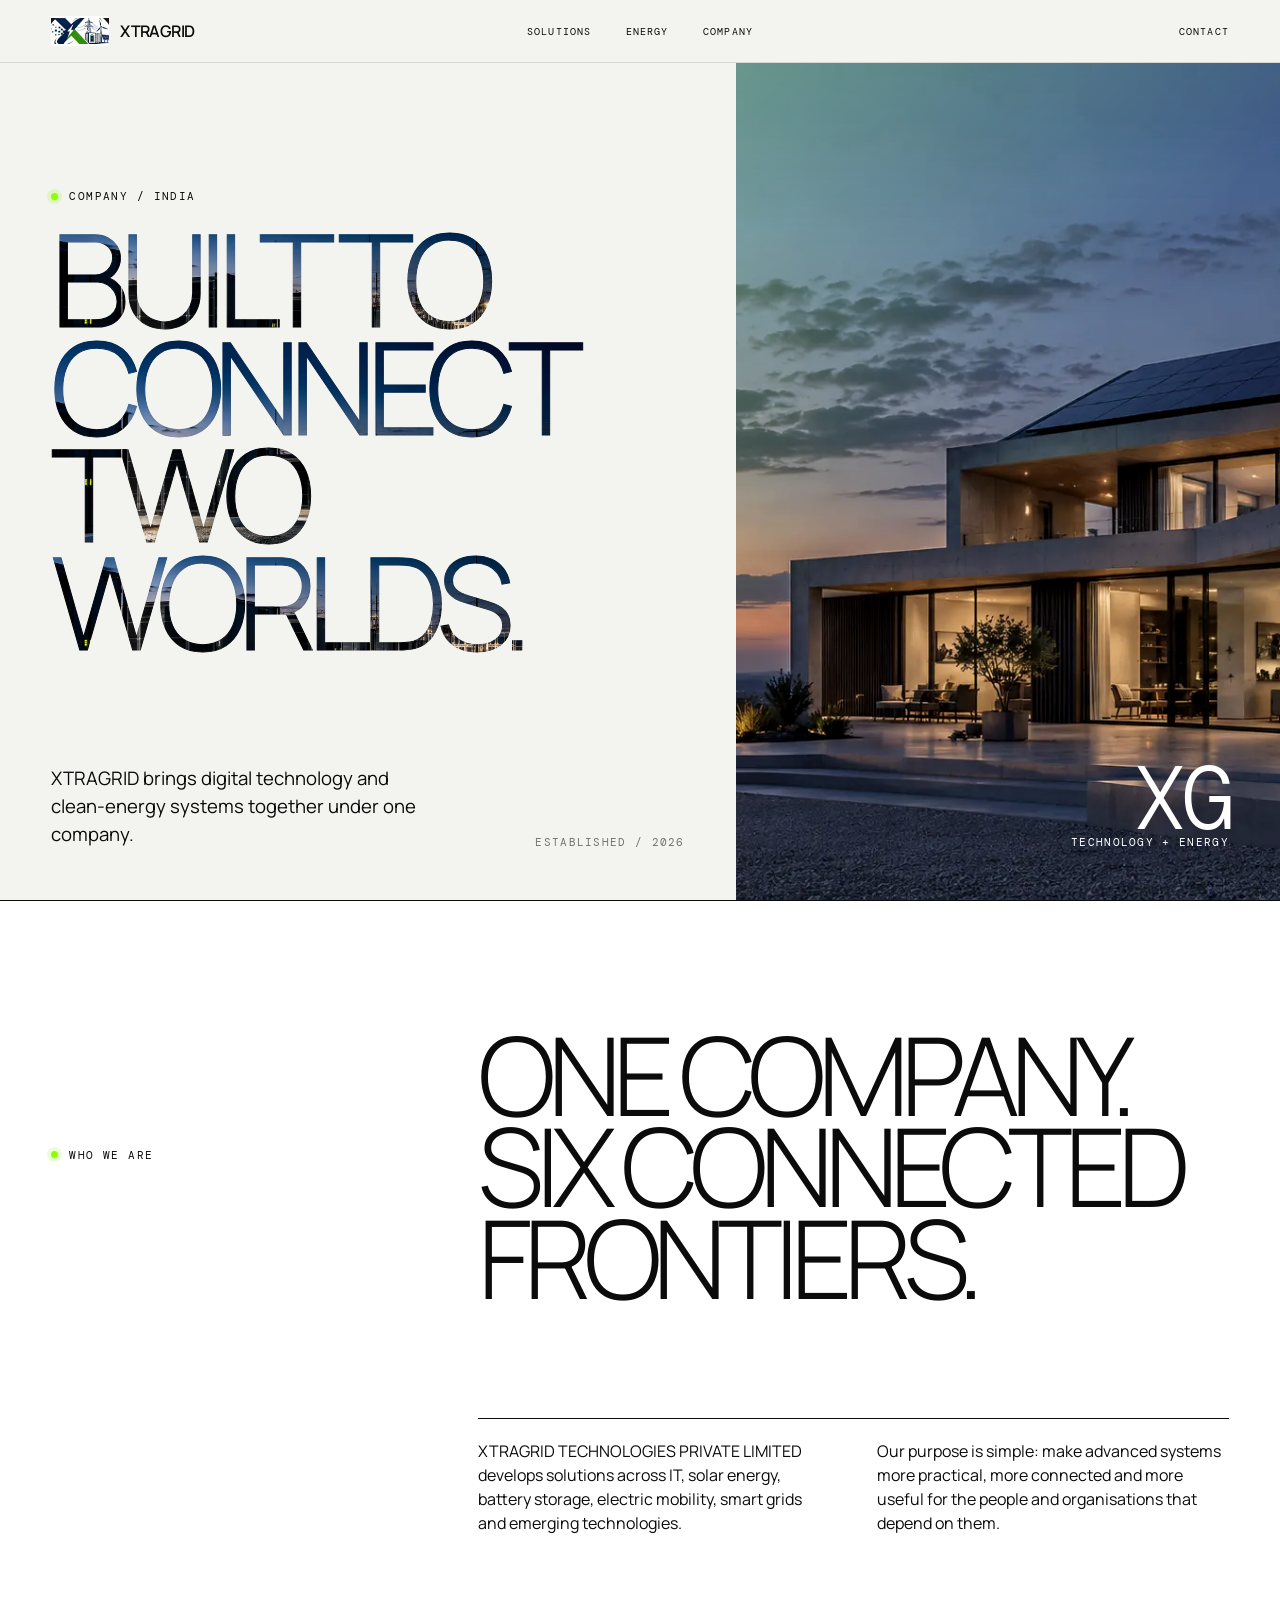
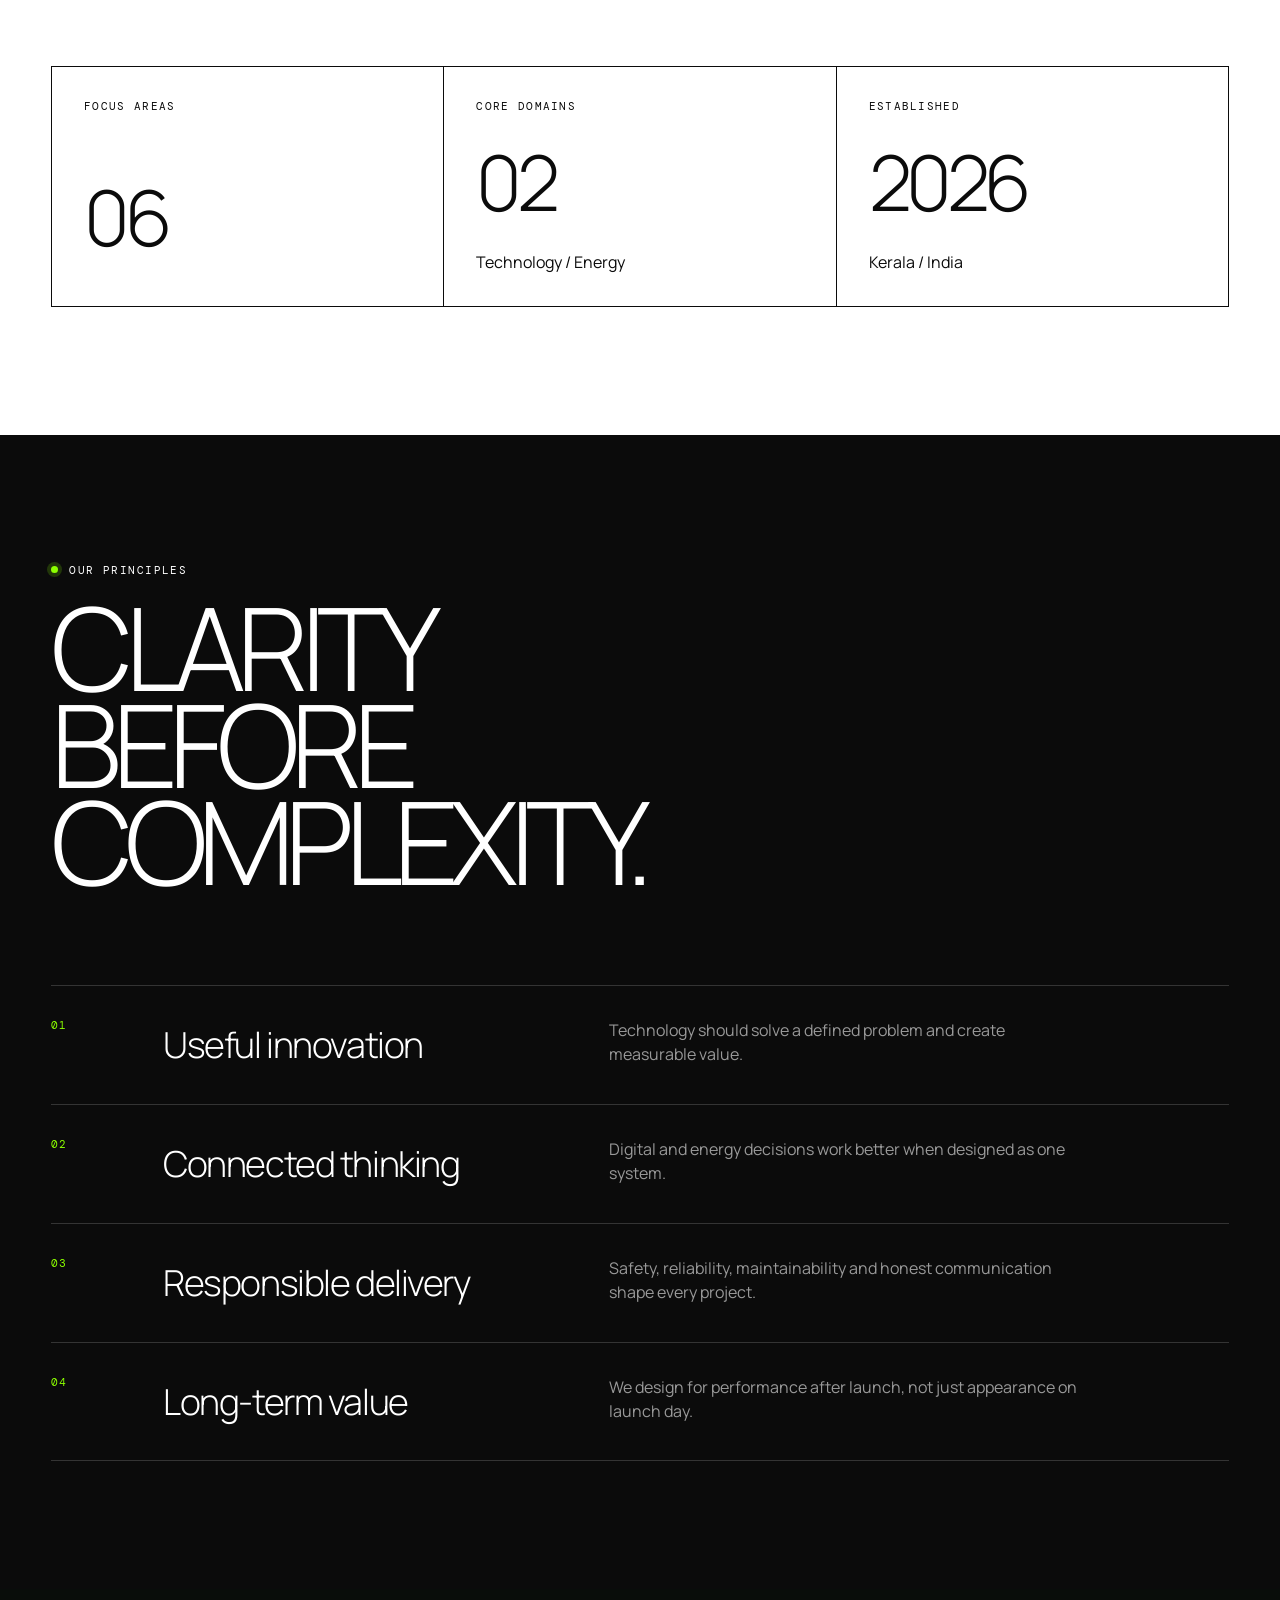
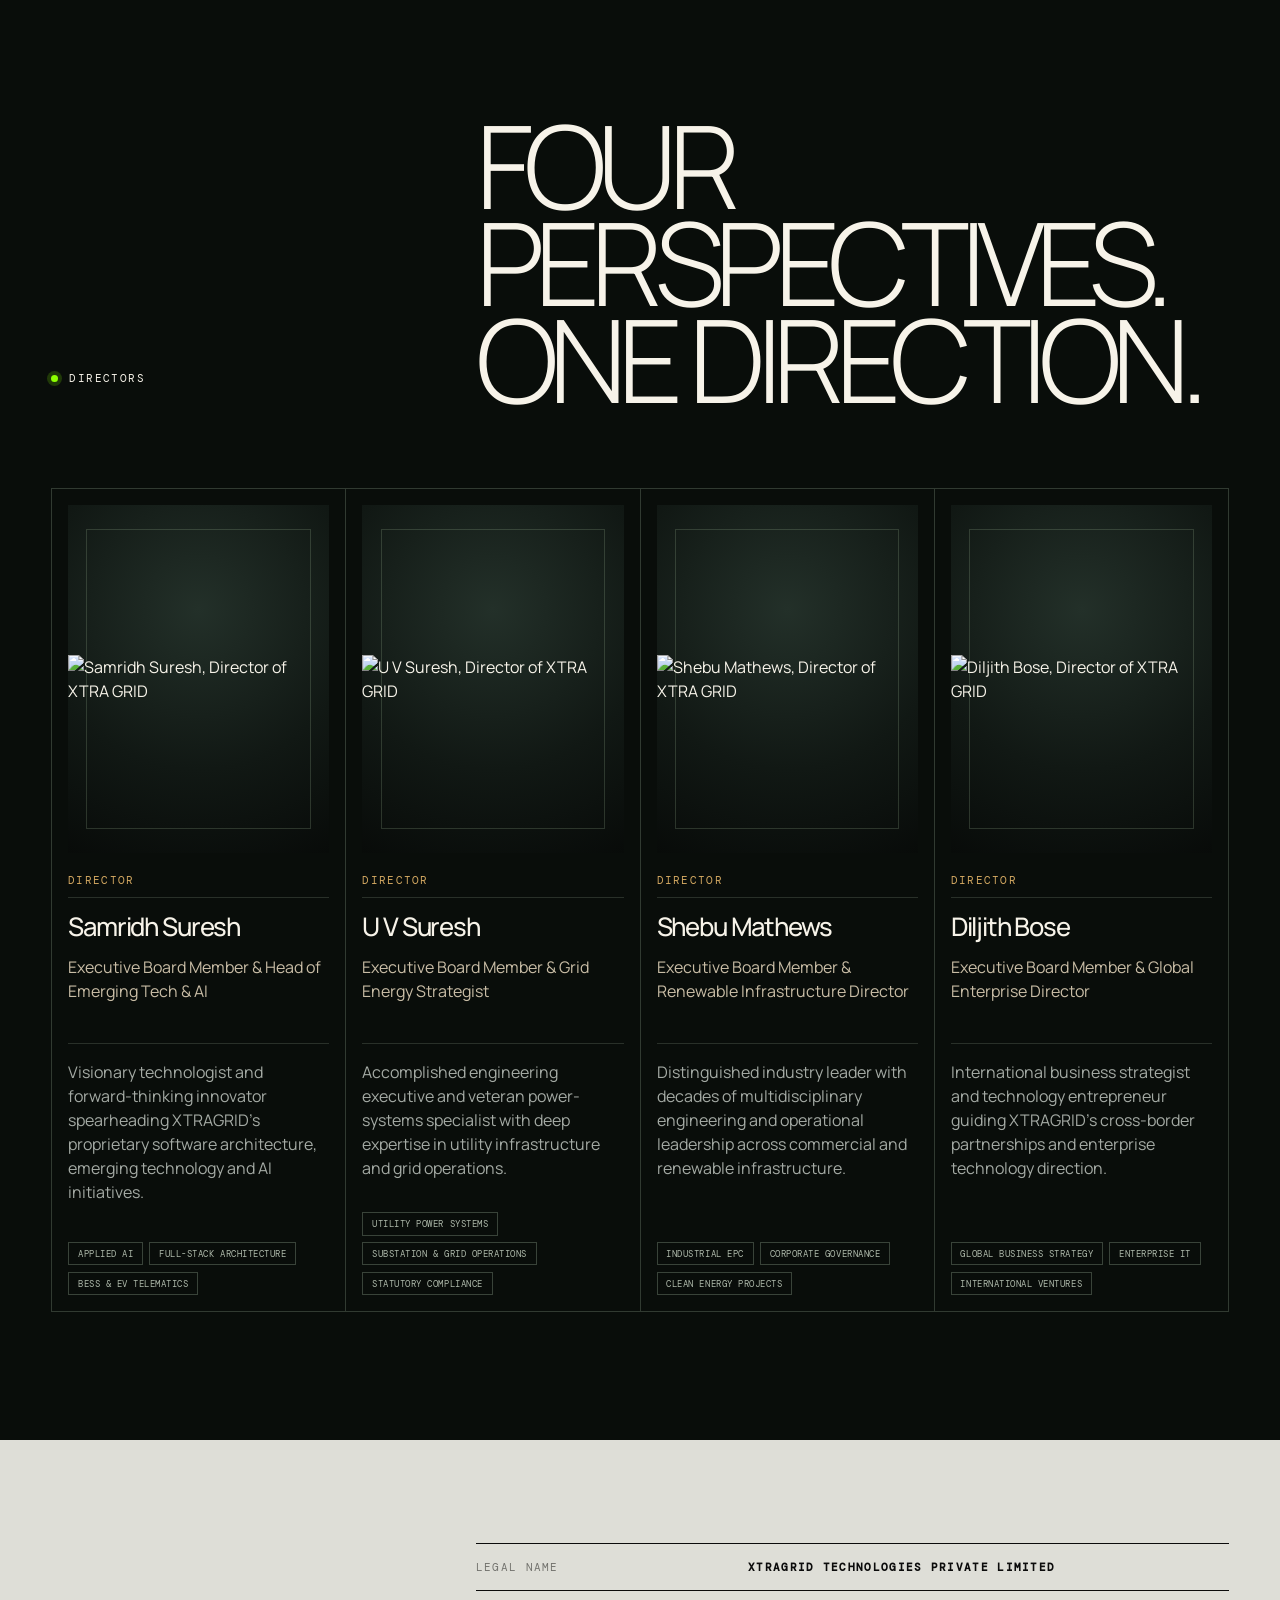
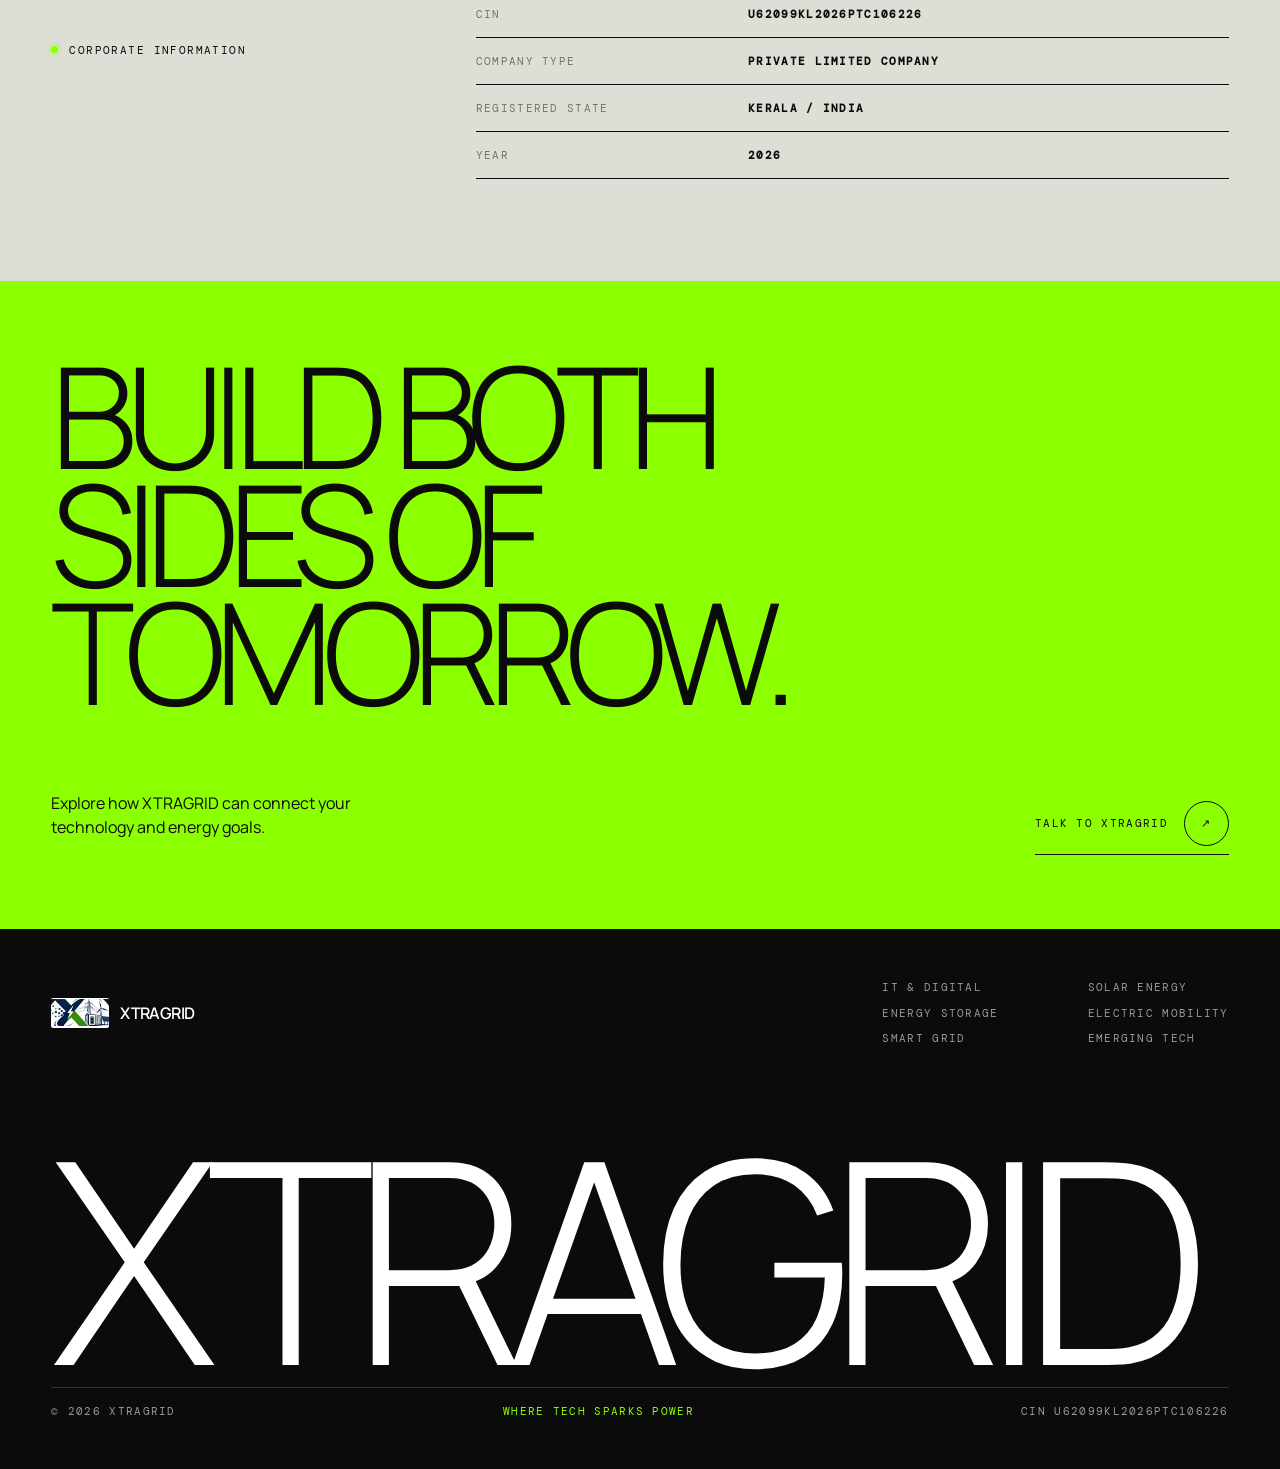
==== commit 5b6fa342: "Replace director placeholders with supplied portraits" ====
--- a/company/index.html
+++ b/company/index.html
@@ -1 +1 @@
-<!doctype html><html lang="en"><head><meta charset="UTF-8"><meta name="viewport" content="width=device-width,initial-scale=1"><meta name="description" content="About XTRAGRID TECHNOLOGIES PRIVATE LIMITED, an Indian technology and energy solutions company."><title>Company — XTRAGRID TECHNOLOGIES</title><link rel="preconnect" href="https://fonts.googleapis.com"><link rel="preconnect" href="https://fonts.gstatic.com" crossorigin><link href="https://fonts.googleapis.com/css2?family=DM+Mono:wght@300;400;500&family=Manrope:wght@300;400;500;600&display=swap" rel="stylesheet"><link rel="icon" href="../assets/xtragrid-logo.png"><link rel="stylesheet" href="../assets/inner.css"></head><body><div class="progress"></div><header class="site-nav"><a class="brand" href="../"><img src="../assets/xtragrid-logo.png" alt=""><span>XTRAGRID</span></a><nav class="nav-links"><a href="../#technology">Solutions</a><a href="../energy-storage/">Energy</a><a href="../company/">Company</a></nav><a class="contact-link" href="../contact/">Contact</a><button class="menu-btn" type="button" aria-expanded="false">Menu</button></header><aside class="menu" aria-hidden="true"><nav><a href="../">Home</a><a href="../#technology">Solutions</a><a href="../company/">Company</a><a href="../contact/">Contact</a></nav><div class="menu-foot mono"><span>XTRAGRID TECHNOLOGIES<br>India / 2026</span><span>Where Tech Sparks Power</span></div></aside><main><section class="page-hero"><div class="hero-copy"><div><p class="eyebrow">Company / India</p><h1 class="display hero-title masked"><span><i>Built to</i></span><span><i>connect two</i></span><span><i>worlds.</i></span></h1></div><div class="hero-bottom"><p class="hero-lead">XTRAGRID brings digital technology and clean-energy systems together under one company.</p><span class="mono hero-index">Established / 2026</span></div></div><div class="hero-media"><img src="../assets/xg-store-day.webp" alt="Modern technology and energy infrastructure"><div class="hero-badge mono"><b>XG</b><span>Technology + Energy</span></div></div></section><section class="intro"><p class="eyebrow">Who we are</p><h2 class="display reveal">One company. Six connected frontiers.</h2><div class="intro-copy reveal"><p>XTRAGRID TECHNOLOGIES PRIVATE LIMITED develops solutions across IT, solar energy, battery storage, electric mobility, smart grids and emerging technologies.</p><p>Our purpose is simple: make advanced systems more practical, more connected and more useful for the people and organisations that depend on them.</p></div><div class="company-stats" style="grid-column:1/-1"><article class="stat"><span class="mono">Focus areas</span><b>06</b></article><article class="stat"><span class="mono">Core domains</span><b>02</b><span>Technology / Energy</span></article><article class="stat"><span class="mono">Established</span><b>2026</b><span>Kerala / India</span></article></div></section><section class="process"><p class="eyebrow">Our principles</p><h2 class="display reveal">Clarity before complexity.</h2><div class="steps"><article class="step reveal"><span class="mono">01</span><h3>Useful innovation</h3><p>Technology should solve a defined problem and create measurable value.</p></article><article class="step reveal"><span class="mono">02</span><h3>Connected thinking</h3><p>Digital and energy decisions work better when designed as one system.</p></article><article class="step reveal"><span class="mono">03</span><h3>Responsible delivery</h3><p>Safety, reliability, maintainability and honest communication shape every project.</p></article><article class="step reveal"><span class="mono">04</span><h3>Long-term value</h3><p>We design for performance after launch, not just appearance on launch day.</p></article></div></section><section class="leadership"><div class="leadership-head"><p class="eyebrow">Directors</p><h2 class="display reveal">Four perspectives. One direction.</h2></div><div class="director-grid"><article class="director reveal"><div class="director-portrait" aria-label="Samridh Suresh portrait placeholder"><span>SS</span></div><p class="director-label mono">Director</p><h3>Samridh Suresh</h3><p class="director-role">Executive Board Member & Head of Emerging Tech & AI</p><p class="director-copy">Visionary technologist and forward-thinking innovator spearheading XTRAGRID’s proprietary software architecture, emerging technology and AI initiatives.</p><div class="tags"><span>Applied AI</span><span>Full-stack architecture</span><span>BESS & EV telematics</span></div></article><article class="director reveal"><div class="director-portrait" aria-label="U V Suresh portrait placeholder"><span>UV</span></div><p class="director-label mono">Director</p><h3>U V Suresh</h3><p class="director-role">Executive Board Member & Grid Energy Strategist</p><p class="director-copy">Accomplished engineering executive and veteran power-systems specialist with deep expertise in utility infrastructure and grid operations.</p><div class="tags"><span>Utility power systems</span><span>Substation & grid operations</span><span>Statutory compliance</span></div></article><article class="director reveal"><div class="director-portrait" aria-label="Shebu Mathews portrait placeholder"><span>SM</span></div><p class="director-label mono">Director</p><h3>Shebu Mathews</h3><p class="director-role">Executive Board Member & Renewable Infrastructure Director</p><p class="director-copy">Distinguished industry leader with decades of multidisciplinary engineering and operational leadership across commercial and renewable infrastructure.</p><div class="tags"><span>Industrial EPC</span><span>Corporate governance</span><span>Clean energy projects</span></div></article><article class="director reveal"><div class="director-portrait" aria-label="Diljith Bose portrait placeholder"><span>DB</span></div><p class="director-label mono">Director</p><h3>Diljith Bose</h3><p class="director-role">Executive Board Member & Global Enterprise Director</p><p class="director-copy">International business strategist and technology entrepreneur guiding XTRAGRID’s cross-border partnerships and enterprise technology direction.</p><div class="tags"><span>Global business strategy</span><span>Enterprise IT</span><span>International ventures</span></div></article></div></section><section class="legal"><div class="legal-grid"><p class="eyebrow">Corporate information</p><div class="legal-list mono"><div class="legal-row"><span>Legal name</span><strong>XTRAGRID TECHNOLOGIES PRIVATE LIMITED</strong></div><div class="legal-row"><span>CIN</span><strong>U62099KL2026PTC106226</strong></div><div class="legal-row"><span>Company type</span><strong>Private Limited Company</strong></div><div class="legal-row"><span>Registered state</span><strong>Kerala / India</strong></div><div class="legal-row"><span>Year</span><strong>2026</strong></div></div></div></section><section class="cta"><h2 class="display reveal">Build both sides of tomorrow.</h2><div class="cta-row"><p>Explore how XTRAGRID can connect your technology and energy goals.</p><a class="mono" href="../contact/">Talk to XTRAGRID <b>↗</b></a></div></section></main><footer class="footer"><div class="footer-top"><a class="brand" href="../"><img src="../assets/xtragrid-logo.png" alt=""><span>XTRAGRID</span></a><div class="footer-links mono"><a href="../it-digital/">IT & Digital</a><a href="../solar-energy/">Solar Energy</a><a href="../energy-storage/">Energy Storage</a><a href="../electric-mobility/">Electric Mobility</a><a href="../smart-grid/">Smart Grid</a><a href="../emerging-technologies/">Emerging Tech</a></div></div><h2 class="footer-title display">XTRAGRID</h2><div class="footer-bottom mono"><span>© <span data-year>2026</span> XTRAGRID</span><b>Where Tech Sparks Power</b><span>CIN U62099KL2026PTC106226</span></div></footer><script src="../assets/inner.js"></script></body></html>+<!doctype html><html lang="en"><head><meta charset="UTF-8"><meta name="viewport" content="width=device-width,initial-scale=1"><meta name="description" content="About XTRAGRID TECHNOLOGIES PRIVATE LIMITED, an Indian technology and energy solutions company."><title>Company — XTRAGRID TECHNOLOGIES</title><link rel="preconnect" href="https://fonts.googleapis.com"><link rel="preconnect" href="https://fonts.gstatic.com" crossorigin><link href="https://fonts.googleapis.com/css2?family=DM+Mono:wght@300;400;500&family=Manrope:wght@300;400;500;600&display=swap" rel="stylesheet"><link rel="icon" href="../assets/xtragrid-logo.png"><link rel="stylesheet" href="../assets/inner.css"></head><body><div class="progress"></div><header class="site-nav"><a class="brand" href="../"><img src="../assets/xtragrid-logo.png" alt=""><span>XTRAGRID</span></a><nav class="nav-links"><a href="../#technology">Solutions</a><a href="../energy-storage/">Energy</a><a href="../company/">Company</a></nav><a class="contact-link" href="../contact/">Contact</a><button class="menu-btn" type="button" aria-expanded="false">Menu</button></header><aside class="menu" aria-hidden="true"><nav><a href="../">Home</a><a href="../#technology">Solutions</a><a href="../company/">Company</a><a href="../contact/">Contact</a></nav><div class="menu-foot mono"><span>XTRAGRID TECHNOLOGIES<br>India / 2026</span><span>Where Tech Sparks Power</span></div></aside><main><section class="page-hero"><div class="hero-copy"><div><p class="eyebrow">Company / India</p><h1 class="display hero-title masked"><span><i>Built to</i></span><span><i>connect two</i></span><span><i>worlds.</i></span></h1></div><div class="hero-bottom"><p class="hero-lead">XTRAGRID brings digital technology and clean-energy systems together under one company.</p><span class="mono hero-index">Established / 2026</span></div></div><div class="hero-media"><img src="../assets/xg-store-day.webp" alt="Modern technology and energy infrastructure"><div class="hero-badge mono"><b>XG</b><span>Technology + Energy</span></div></div></section><section class="intro"><p class="eyebrow">Who we are</p><h2 class="display reveal">One company. Six connected frontiers.</h2><div class="intro-copy reveal"><p>XTRAGRID TECHNOLOGIES PRIVATE LIMITED develops solutions across IT, solar energy, battery storage, electric mobility, smart grids and emerging technologies.</p><p>Our purpose is simple: make advanced systems more practical, more connected and more useful for the people and organisations that depend on them.</p></div><div class="company-stats" style="grid-column:1/-1"><article class="stat"><span class="mono">Focus areas</span><b>06</b></article><article class="stat"><span class="mono">Core domains</span><b>02</b><span>Technology / Energy</span></article><article class="stat"><span class="mono">Established</span><b>2026</b><span>Kerala / India</span></article></div></section><section class="process"><p class="eyebrow">Our principles</p><h2 class="display reveal">Clarity before complexity.</h2><div class="steps"><article class="step reveal"><span class="mono">01</span><h3>Useful innovation</h3><p>Technology should solve a defined problem and create measurable value.</p></article><article class="step reveal"><span class="mono">02</span><h3>Connected thinking</h3><p>Digital and energy decisions work better when designed as one system.</p></article><article class="step reveal"><span class="mono">03</span><h3>Responsible delivery</h3><p>Safety, reliability, maintainability and honest communication shape every project.</p></article><article class="step reveal"><span class="mono">04</span><h3>Long-term value</h3><p>We design for performance after launch, not just appearance on launch day.</p></article></div></section><section class="leadership"><div class="leadership-head"><p class="eyebrow">Directors</p><h2 class="display reveal">Four perspectives. One direction.</h2></div><div class="director-grid"><article class="director reveal"><div class="director-portrait"><img src="https://i.postimg.cc/q6ncBcqK/Whats-App-Image-2026-08-22-at-1-06-12-PM.jpg" alt="Samridh Suresh, Director of XTRA GRID" loading="lazy" decoding="async"></div><p class="director-label mono">Director</p><h3>Samridh Suresh</h3><p class="director-role">Executive Board Member & Head of Emerging Tech & AI</p><p class="director-copy">Visionary technologist and forward-thinking innovator spearheading XTRAGRID’s proprietary software architecture, emerging technology and AI initiatives.</p><div class="tags"><span>Applied AI</span><span>Full-stack architecture</span><span>BESS & EV telematics</span></div></article><article class="director reveal"><div class="director-portrait"><img src="https://i.postimg.cc/9wTPXP0T/Whats-App-Image-2026-08-22-at-2-44-11-PM.jpg" alt="U V Suresh, Director of XTRA GRID" loading="lazy" decoding="async"></div><p class="director-label mono">Director</p><h3>U V Suresh</h3><p class="director-role">Executive Board Member & Grid Energy Strategist</p><p class="director-copy">Accomplished engineering executive and veteran power-systems specialist with deep expertise in utility infrastructure and grid operations.</p><div class="tags"><span>Utility power systems</span><span>Substation & grid operations</span><span>Statutory compliance</span></div></article><article class="director reveal"><div class="director-portrait"><img src="https://i.postimg.cc/dZdRQR3G/Whats-App-Image-2026-08-22-at-4-40-44-PM.jpg" alt="Shebu Mathews, Director of XTRA GRID" loading="lazy" decoding="async"></div><p class="director-label mono">Director</p><h3>Shebu Mathews</h3><p class="director-role">Executive Board Member & Renewable Infrastructure Director</p><p class="director-copy">Distinguished industry leader with decades of multidisciplinary engineering and operational leadership across commercial and renewable infrastructure.</p><div class="tags"><span>Industrial EPC</span><span>Corporate governance</span><span>Clean energy projects</span></div></article><article class="director reveal"><div class="director-portrait"><img src="https://i.postimg.cc/D4sQfQ0q/Whats-App-Image-2026-08-23-at-2-46-12-AM.jpg" alt="Diljith Bose, Director of XTRA GRID" loading="lazy" decoding="async"></div><p class="director-label mono">Director</p><h3>Diljith Bose</h3><p class="director-role">Executive Board Member & Global Enterprise Director</p><p class="director-copy">International business strategist and technology entrepreneur guiding XTRAGRID’s cross-border partnerships and enterprise technology direction.</p><div class="tags"><span>Global business strategy</span><span>Enterprise IT</span><span>International ventures</span></div></article></div></section><section class="legal"><div class="legal-grid"><p class="eyebrow">Corporate information</p><div class="legal-list mono"><div class="legal-row"><span>Legal name</span><strong>XTRAGRID TECHNOLOGIES PRIVATE LIMITED</strong></div><div class="legal-row"><span>CIN</span><strong>U62099KL2026PTC106226</strong></div><div class="legal-row"><span>Company type</span><strong>Private Limited Company</strong></div><div class="legal-row"><span>Registered state</span><strong>Kerala / India</strong></div><div class="legal-row"><span>Year</span><strong>2026</strong></div></div></div></section><section class="cta"><h2 class="display reveal">Build both sides of tomorrow.</h2><div class="cta-row"><p>Explore how XTRAGRID can connect your technology and energy goals.</p><a class="mono" href="../contact/">Talk to XTRAGRID <b>↗</b></a></div></section></main><footer class="footer"><div class="footer-top"><a class="brand" href="../"><img src="../assets/xtragrid-logo.png" alt=""><span>XTRAGRID</span></a><div class="footer-links mono"><a href="../it-digital/">IT & Digital</a><a href="../solar-energy/">Solar Energy</a><a href="../energy-storage/">Energy Storage</a><a href="../electric-mobility/">Electric Mobility</a><a href="../smart-grid/">Smart Grid</a><a href="../emerging-technologies/">Emerging Tech</a></div></div><h2 class="footer-title display">XTRAGRID</h2><div class="footer-bottom mono"><span>© <span data-year>2026</span> XTRAGRID</span><b>Where Tech Sparks Power</b><span>CIN U62099KL2026PTC106226</span></div></footer><script src="../assets/inner.js"></script></body></html>
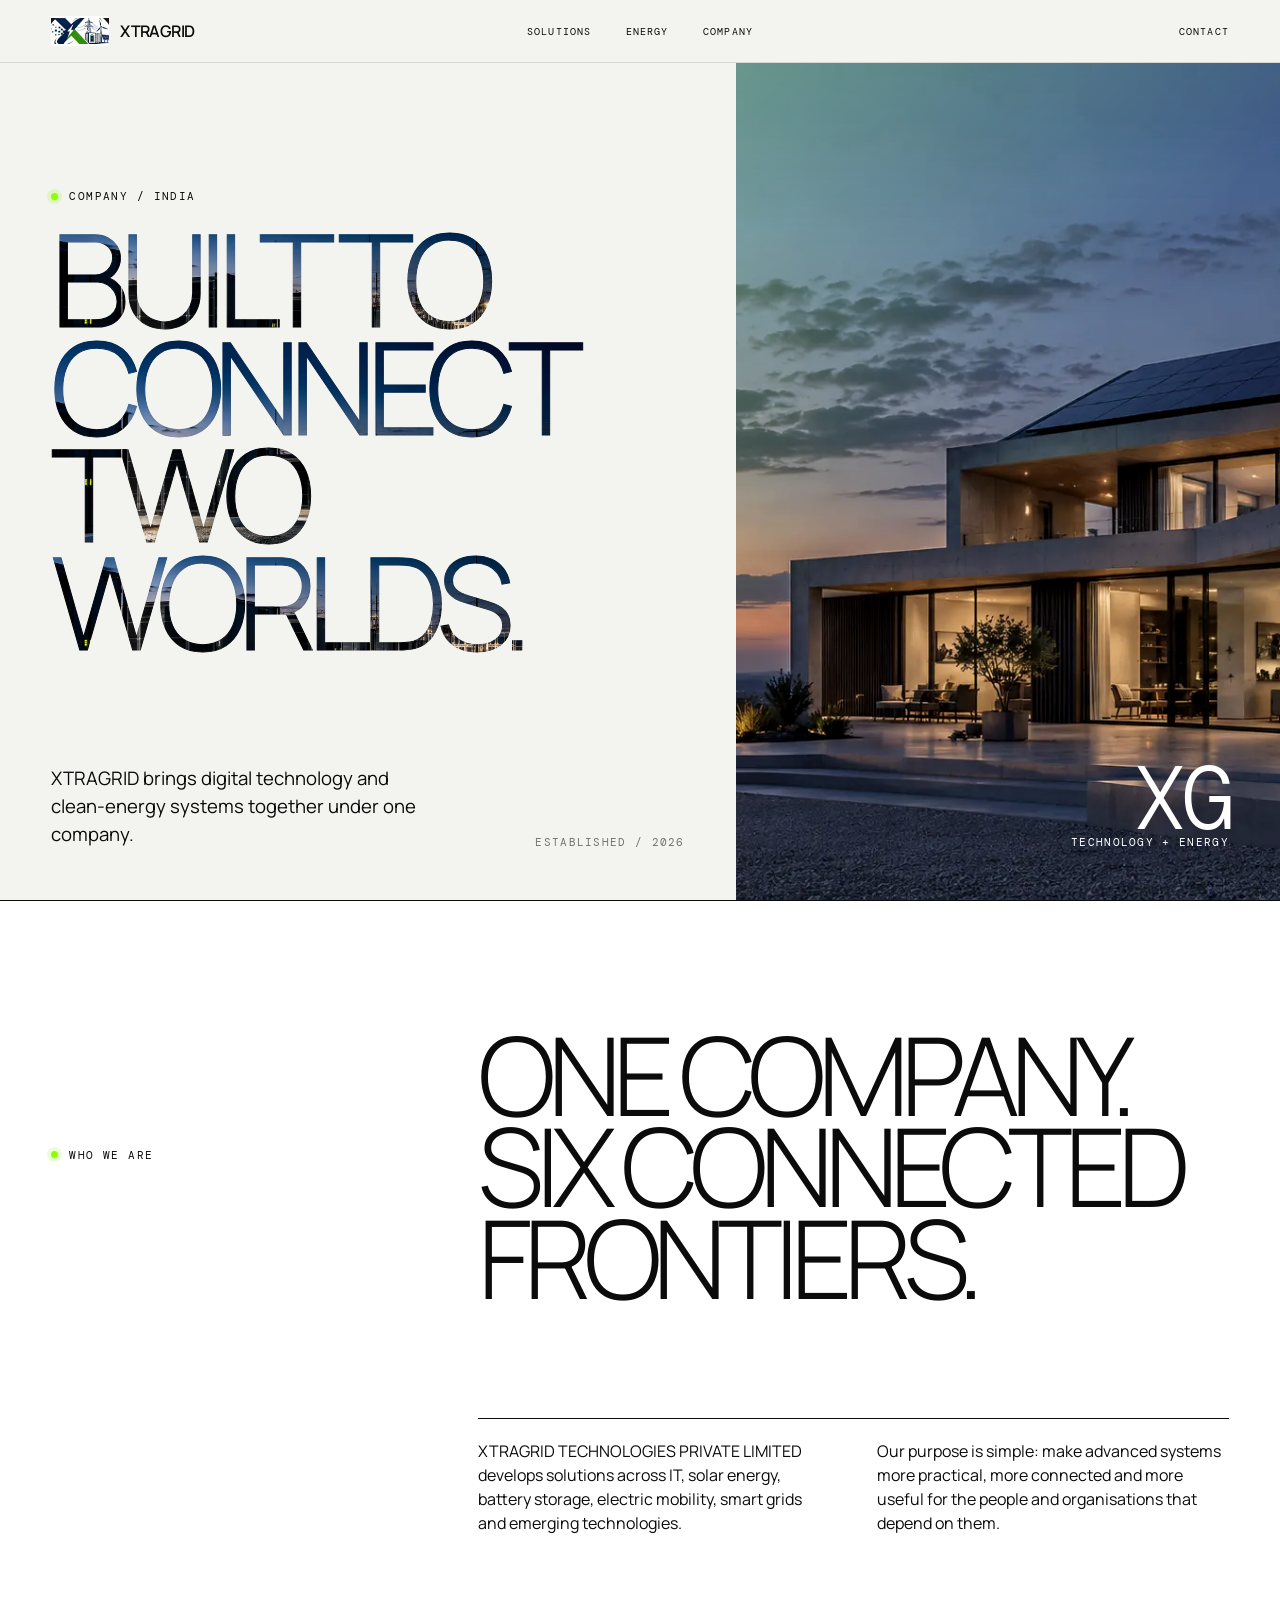
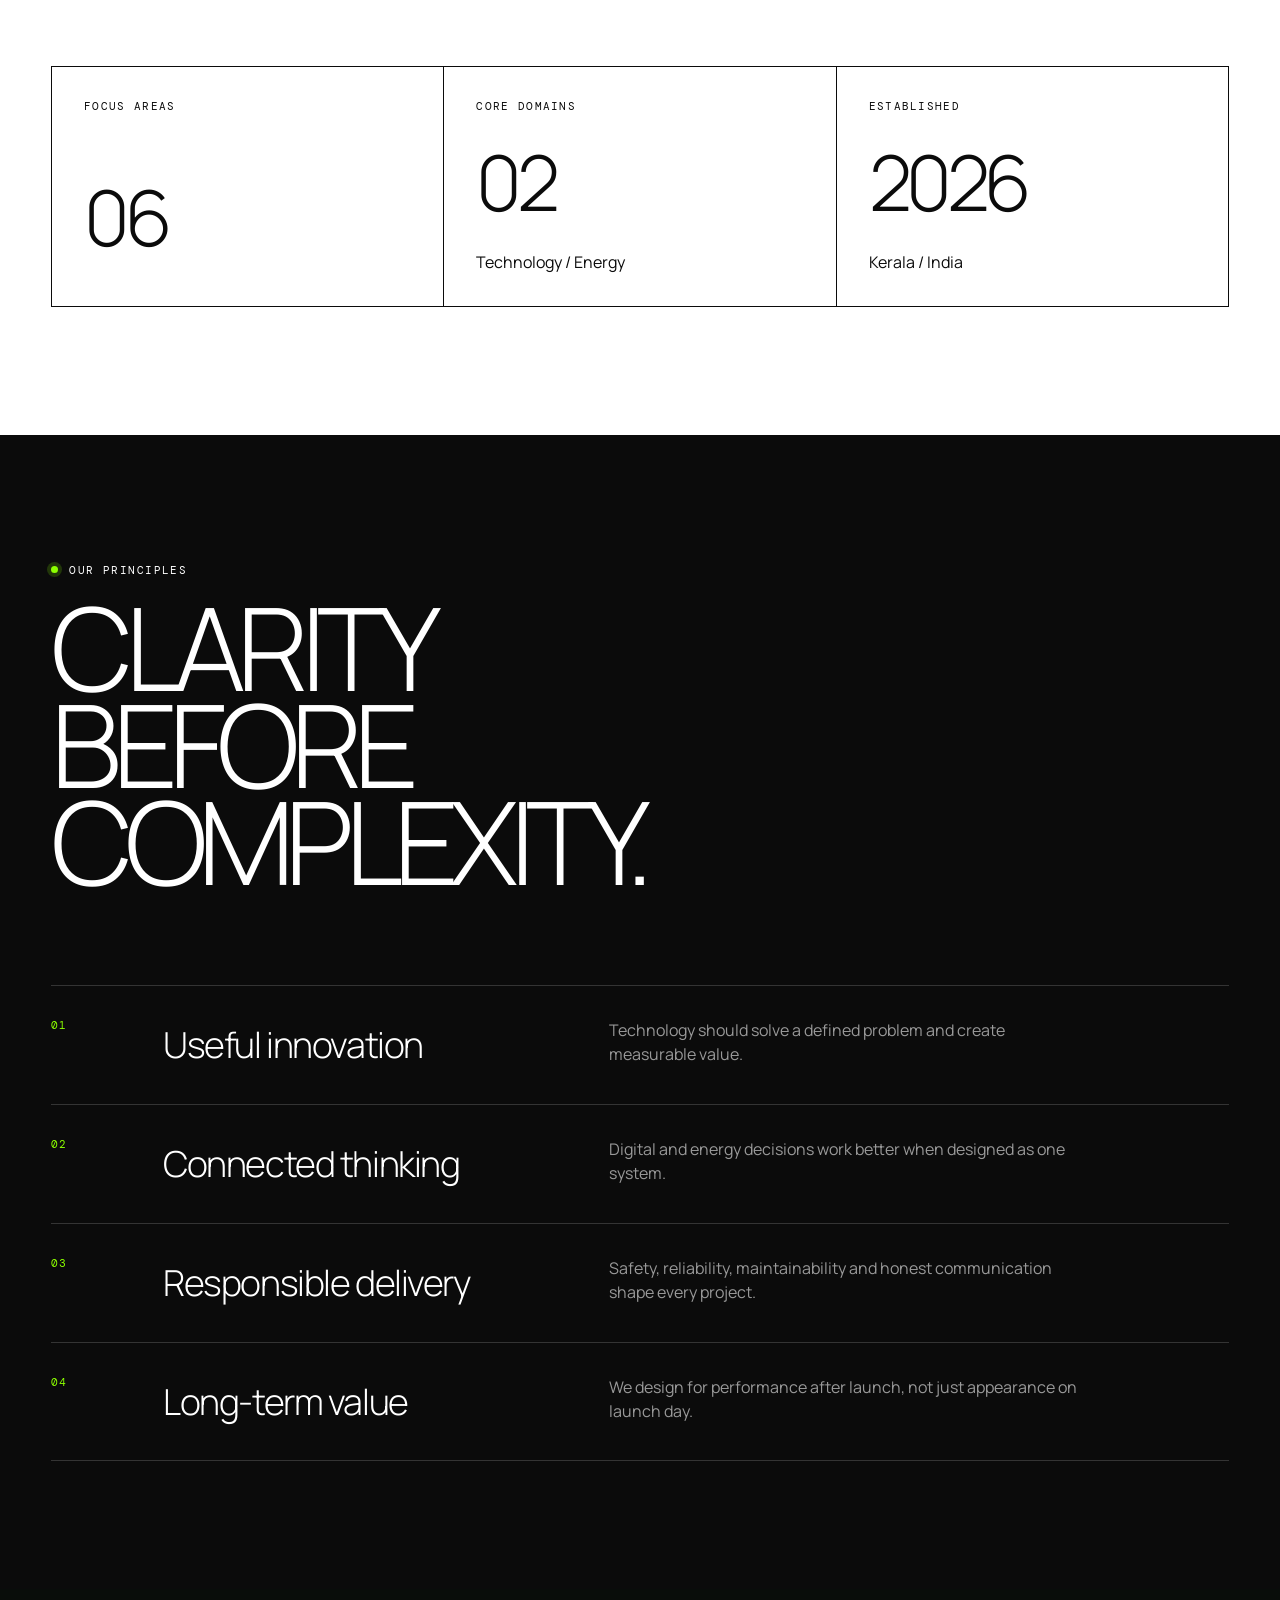
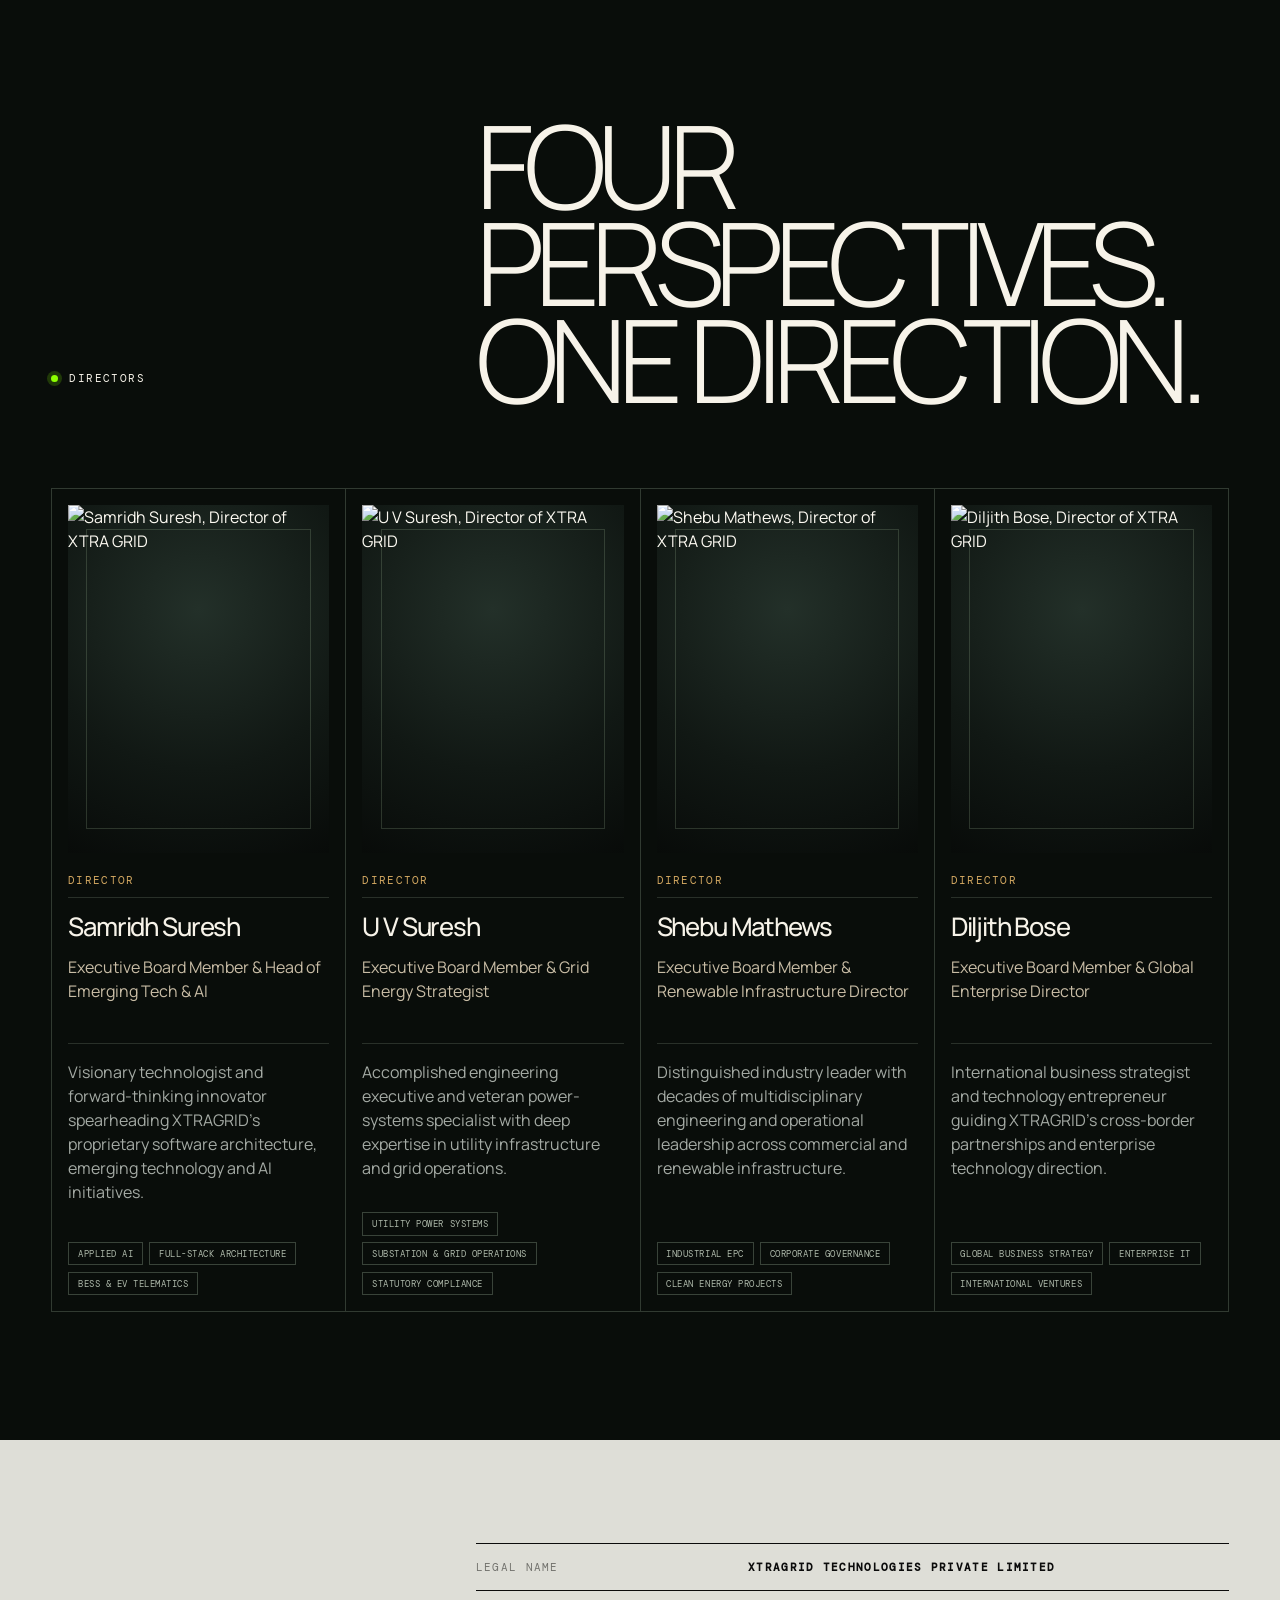
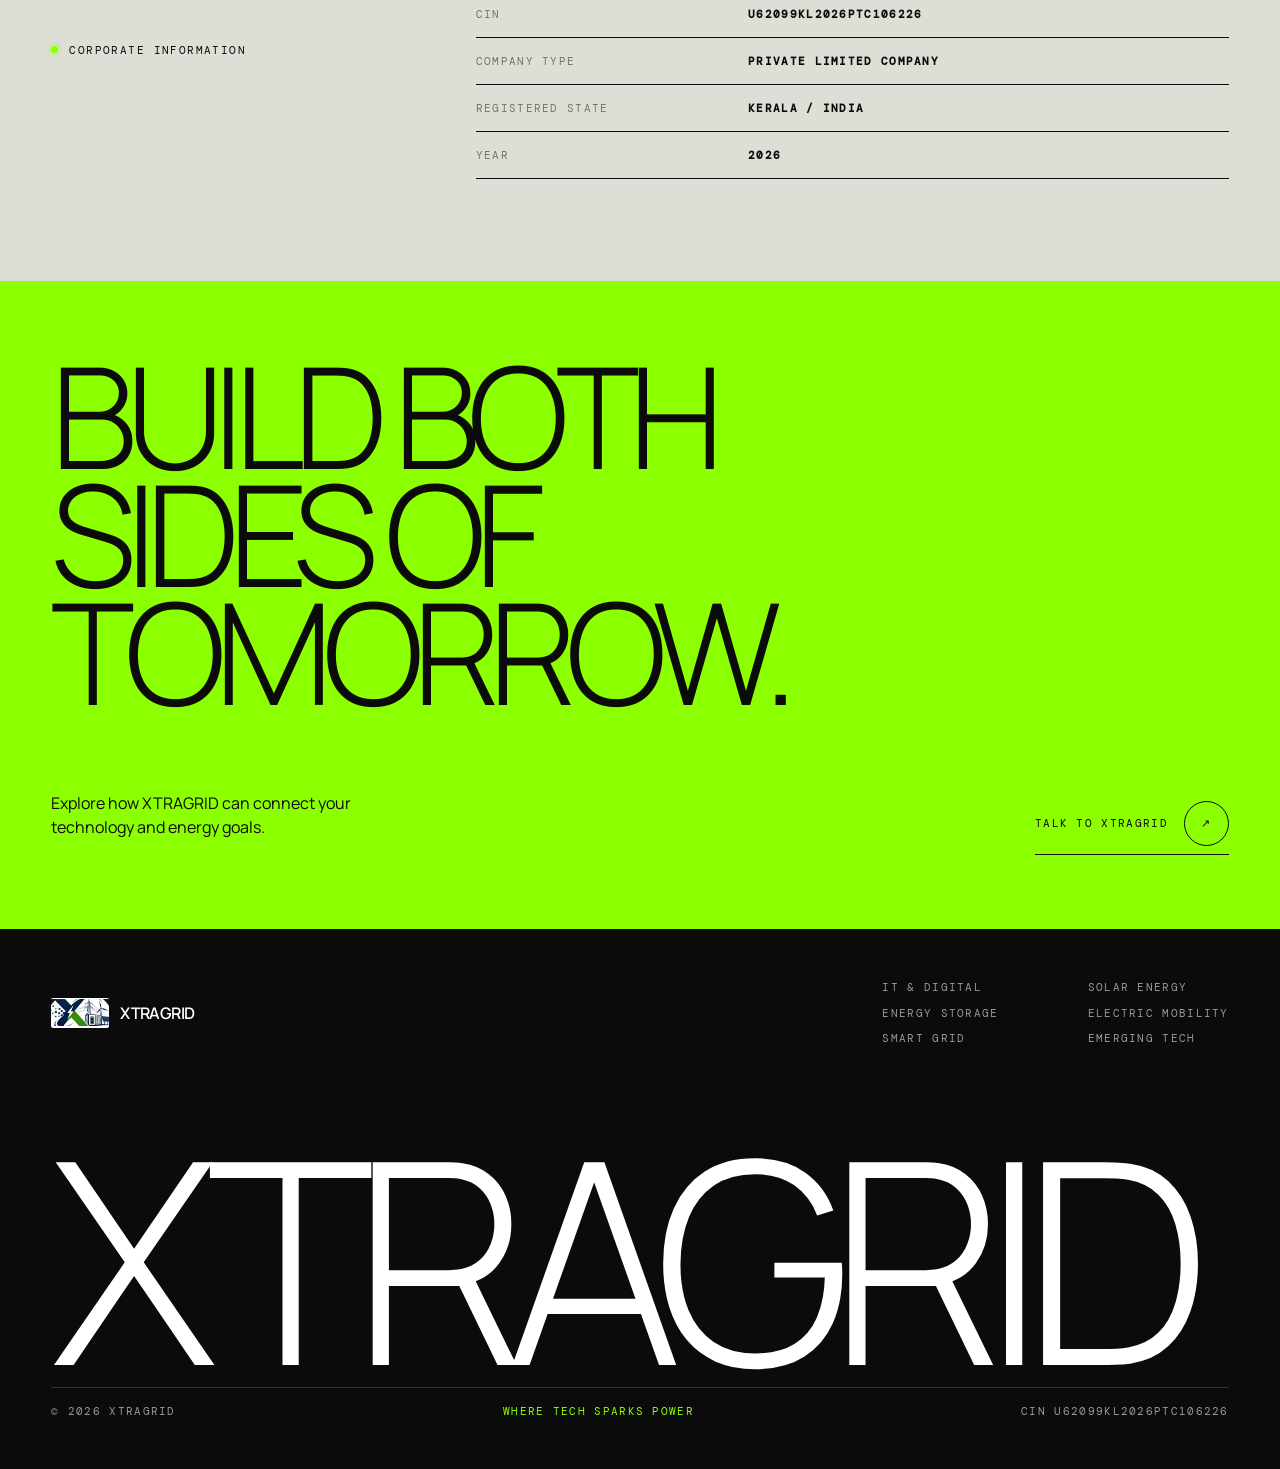
==== commit 8eabad65: "Use highest-resolution supplied director portraits" ====
--- a/company/index.html
+++ b/company/index.html
@@ -1 +1 @@
-<!doctype html><html lang="en"><head><meta charset="UTF-8"><meta name="viewport" content="width=device-width,initial-scale=1"><meta name="description" content="About XTRAGRID TECHNOLOGIES PRIVATE LIMITED, an Indian technology and energy solutions company."><title>Company — XTRAGRID TECHNOLOGIES</title><link rel="preconnect" href="https://fonts.googleapis.com"><link rel="preconnect" href="https://fonts.gstatic.com" crossorigin><link href="https://fonts.googleapis.com/css2?family=DM+Mono:wght@300;400;500&family=Manrope:wght@300;400;500;600&display=swap" rel="stylesheet"><link rel="icon" href="../assets/xtragrid-logo.png"><link rel="stylesheet" href="../assets/inner.css"></head><body><div class="progress"></div><header class="site-nav"><a class="brand" href="../"><img src="../assets/xtragrid-logo.png" alt=""><span>XTRAGRID</span></a><nav class="nav-links"><a href="../#technology">Solutions</a><a href="../energy-storage/">Energy</a><a href="../company/">Company</a></nav><a class="contact-link" href="../contact/">Contact</a><button class="menu-btn" type="button" aria-expanded="false">Menu</button></header><aside class="menu" aria-hidden="true"><nav><a href="../">Home</a><a href="../#technology">Solutions</a><a href="../company/">Company</a><a href="../contact/">Contact</a></nav><div class="menu-foot mono"><span>XTRAGRID TECHNOLOGIES<br>India / 2026</span><span>Where Tech Sparks Power</span></div></aside><main><section class="page-hero"><div class="hero-copy"><div><p class="eyebrow">Company / India</p><h1 class="display hero-title masked"><span><i>Built to</i></span><span><i>connect two</i></span><span><i>worlds.</i></span></h1></div><div class="hero-bottom"><p class="hero-lead">XTRAGRID brings digital technology and clean-energy systems together under one company.</p><span class="mono hero-index">Established / 2026</span></div></div><div class="hero-media"><img src="../assets/xg-store-day.webp" alt="Modern technology and energy infrastructure"><div class="hero-badge mono"><b>XG</b><span>Technology + Energy</span></div></div></section><section class="intro"><p class="eyebrow">Who we are</p><h2 class="display reveal">One company. Six connected frontiers.</h2><div class="intro-copy reveal"><p>XTRAGRID TECHNOLOGIES PRIVATE LIMITED develops solutions across IT, solar energy, battery storage, electric mobility, smart grids and emerging technologies.</p><p>Our purpose is simple: make advanced systems more practical, more connected and more useful for the people and organisations that depend on them.</p></div><div class="company-stats" style="grid-column:1/-1"><article class="stat"><span class="mono">Focus areas</span><b>06</b></article><article class="stat"><span class="mono">Core domains</span><b>02</b><span>Technology / Energy</span></article><article class="stat"><span class="mono">Established</span><b>2026</b><span>Kerala / India</span></article></div></section><section class="process"><p class="eyebrow">Our principles</p><h2 class="display reveal">Clarity before complexity.</h2><div class="steps"><article class="step reveal"><span class="mono">01</span><h3>Useful innovation</h3><p>Technology should solve a defined problem and create measurable value.</p></article><article class="step reveal"><span class="mono">02</span><h3>Connected thinking</h3><p>Digital and energy decisions work better when designed as one system.</p></article><article class="step reveal"><span class="mono">03</span><h3>Responsible delivery</h3><p>Safety, reliability, maintainability and honest communication shape every project.</p></article><article class="step reveal"><span class="mono">04</span><h3>Long-term value</h3><p>We design for performance after launch, not just appearance on launch day.</p></article></div></section><section class="leadership"><div class="leadership-head"><p class="eyebrow">Directors</p><h2 class="display reveal">Four perspectives. One direction.</h2></div><div class="director-grid"><article class="director reveal"><div class="director-portrait"><img src="https://i.postimg.cc/q6ncBcqK/Whats-App-Image-2026-08-22-at-1-06-12-PM.jpg" alt="Samridh Suresh, Director of XTRA GRID" loading="lazy" decoding="async"></div><p class="director-label mono">Director</p><h3>Samridh Suresh</h3><p class="director-role">Executive Board Member & Head of Emerging Tech & AI</p><p class="director-copy">Visionary technologist and forward-thinking innovator spearheading XTRAGRID’s proprietary software architecture, emerging technology and AI initiatives.</p><div class="tags"><span>Applied AI</span><span>Full-stack architecture</span><span>BESS & EV telematics</span></div></article><article class="director reveal"><div class="director-portrait"><img src="https://i.postimg.cc/9wTPXP0T/Whats-App-Image-2026-08-22-at-2-44-11-PM.jpg" alt="U V Suresh, Director of XTRA GRID" loading="lazy" decoding="async"></div><p class="director-label mono">Director</p><h3>U V Suresh</h3><p class="director-role">Executive Board Member & Grid Energy Strategist</p><p class="director-copy">Accomplished engineering executive and veteran power-systems specialist with deep expertise in utility infrastructure and grid operations.</p><div class="tags"><span>Utility power systems</span><span>Substation & grid operations</span><span>Statutory compliance</span></div></article><article class="director reveal"><div class="director-portrait"><img src="https://i.postimg.cc/dZdRQR3G/Whats-App-Image-2026-08-22-at-4-40-44-PM.jpg" alt="Shebu Mathews, Director of XTRA GRID" loading="lazy" decoding="async"></div><p class="director-label mono">Director</p><h3>Shebu Mathews</h3><p class="director-role">Executive Board Member & Renewable Infrastructure Director</p><p class="director-copy">Distinguished industry leader with decades of multidisciplinary engineering and operational leadership across commercial and renewable infrastructure.</p><div class="tags"><span>Industrial EPC</span><span>Corporate governance</span><span>Clean energy projects</span></div></article><article class="director reveal"><div class="director-portrait"><img src="https://i.postimg.cc/D4sQfQ0q/Whats-App-Image-2026-08-23-at-2-46-12-AM.jpg" alt="Diljith Bose, Director of XTRA GRID" loading="lazy" decoding="async"></div><p class="director-label mono">Director</p><h3>Diljith Bose</h3><p class="director-role">Executive Board Member & Global Enterprise Director</p><p class="director-copy">International business strategist and technology entrepreneur guiding XTRAGRID’s cross-border partnerships and enterprise technology direction.</p><div class="tags"><span>Global business strategy</span><span>Enterprise IT</span><span>International ventures</span></div></article></div></section><section class="legal"><div class="legal-grid"><p class="eyebrow">Corporate information</p><div class="legal-list mono"><div class="legal-row"><span>Legal name</span><strong>XTRAGRID TECHNOLOGIES PRIVATE LIMITED</strong></div><div class="legal-row"><span>CIN</span><strong>U62099KL2026PTC106226</strong></div><div class="legal-row"><span>Company type</span><strong>Private Limited Company</strong></div><div class="legal-row"><span>Registered state</span><strong>Kerala / India</strong></div><div class="legal-row"><span>Year</span><strong>2026</strong></div></div></div></section><section class="cta"><h2 class="display reveal">Build both sides of tomorrow.</h2><div class="cta-row"><p>Explore how XTRAGRID can connect your technology and energy goals.</p><a class="mono" href="../contact/">Talk to XTRAGRID <b>↗</b></a></div></section></main><footer class="footer"><div class="footer-top"><a class="brand" href="../"><img src="../assets/xtragrid-logo.png" alt=""><span>XTRAGRID</span></a><div class="footer-links mono"><a href="../it-digital/">IT & Digital</a><a href="../solar-energy/">Solar Energy</a><a href="../energy-storage/">Energy Storage</a><a href="../electric-mobility/">Electric Mobility</a><a href="../smart-grid/">Smart Grid</a><a href="../emerging-technologies/">Emerging Tech</a></div></div><h2 class="footer-title display">XTRAGRID</h2><div class="footer-bottom mono"><span>© <span data-year>2026</span> XTRAGRID</span><b>Where Tech Sparks Power</b><span>CIN U62099KL2026PTC106226</span></div></footer><script src="../assets/inner.js"></script></body></html>+<!doctype html><html lang="en"><head><meta charset="UTF-8"><meta name="viewport" content="width=device-width,initial-scale=1"><meta name="description" content="About XTRAGRID TECHNOLOGIES PRIVATE LIMITED, an Indian technology and energy solutions company."><title>Company — XTRAGRID TECHNOLOGIES</title><link rel="preconnect" href="https://fonts.googleapis.com"><link rel="preconnect" href="https://fonts.gstatic.com" crossorigin><link href="https://fonts.googleapis.com/css2?family=DM+Mono:wght@300;400;500&family=Manrope:wght@300;400;500;600&display=swap" rel="stylesheet"><link rel="icon" href="../assets/xtragrid-logo.png"><link rel="stylesheet" href="../assets/inner.css"></head><body><div class="progress"></div><header class="site-nav"><a class="brand" href="../"><img src="../assets/xtragrid-logo.png" alt=""><span>XTRAGRID</span></a><nav class="nav-links"><a href="../#technology">Solutions</a><a href="../energy-storage/">Energy</a><a href="../company/">Company</a></nav><a class="contact-link" href="../contact/">Contact</a><button class="menu-btn" type="button" aria-expanded="false">Menu</button></header><aside class="menu" aria-hidden="true"><nav><a href="../">Home</a><a href="../#technology">Solutions</a><a href="../company/">Company</a><a href="../contact/">Contact</a></nav><div class="menu-foot mono"><span>XTRAGRID TECHNOLOGIES<br>India / 2026</span><span>Where Tech Sparks Power</span></div></aside><main><section class="page-hero"><div class="hero-copy"><div><p class="eyebrow">Company / India</p><h1 class="display hero-title masked"><span><i>Built to</i></span><span><i>connect two</i></span><span><i>worlds.</i></span></h1></div><div class="hero-bottom"><p class="hero-lead">XTRAGRID brings digital technology and clean-energy systems together under one company.</p><span class="mono hero-index">Established / 2026</span></div></div><div class="hero-media"><img src="../assets/xg-store-day.webp" alt="Modern technology and energy infrastructure"><div class="hero-badge mono"><b>XG</b><span>Technology + Energy</span></div></div></section><section class="intro"><p class="eyebrow">Who we are</p><h2 class="display reveal">One company. Six connected frontiers.</h2><div class="intro-copy reveal"><p>XTRAGRID TECHNOLOGIES PRIVATE LIMITED develops solutions across IT, solar energy, battery storage, electric mobility, smart grids and emerging technologies.</p><p>Our purpose is simple: make advanced systems more practical, more connected and more useful for the people and organisations that depend on them.</p></div><div class="company-stats" style="grid-column:1/-1"><article class="stat"><span class="mono">Focus areas</span><b>06</b></article><article class="stat"><span class="mono">Core domains</span><b>02</b><span>Technology / Energy</span></article><article class="stat"><span class="mono">Established</span><b>2026</b><span>Kerala / India</span></article></div></section><section class="process"><p class="eyebrow">Our principles</p><h2 class="display reveal">Clarity before complexity.</h2><div class="steps"><article class="step reveal"><span class="mono">01</span><h3>Useful innovation</h3><p>Technology should solve a defined problem and create measurable value.</p></article><article class="step reveal"><span class="mono">02</span><h3>Connected thinking</h3><p>Digital and energy decisions work better when designed as one system.</p></article><article class="step reveal"><span class="mono">03</span><h3>Responsible delivery</h3><p>Safety, reliability, maintainability and honest communication shape every project.</p></article><article class="step reveal"><span class="mono">04</span><h3>Long-term value</h3><p>We design for performance after launch, not just appearance on launch day.</p></article></div></section><section class="leadership"><div class="leadership-head"><p class="eyebrow">Directors</p><h2 class="display reveal">Four perspectives. One direction.</h2></div><div class="director-grid"><article class="director reveal"><div class="director-portrait"><img src="https://i.postimg.cc/2y90w2f0/Whats-App-Image-2026-08-22-at-1-06-12-PM.jpg" alt="Samridh Suresh, Director of XTRA GRID" loading="lazy" decoding="async"></div><p class="director-label mono">Director</p><h3>Samridh Suresh</h3><p class="director-role">Executive Board Member & Head of Emerging Tech & AI</p><p class="director-copy">Visionary technologist and forward-thinking innovator spearheading XTRAGRID’s proprietary software architecture, emerging technology and AI initiatives.</p><div class="tags"><span>Applied AI</span><span>Full-stack architecture</span><span>BESS & EV telematics</span></div></article><article class="director reveal"><div class="director-portrait"><img src="https://i.postimg.cc/NFCd4pwN/Whats-App-Image-2026-08-22-at-2-44-11-PM.jpg" alt="U V Suresh, Director of XTRA GRID" loading="lazy" decoding="async"></div><p class="director-label mono">Director</p><h3>U V Suresh</h3><p class="director-role">Executive Board Member & Grid Energy Strategist</p><p class="director-copy">Accomplished engineering executive and veteran power-systems specialist with deep expertise in utility infrastructure and grid operations.</p><div class="tags"><span>Utility power systems</span><span>Substation & grid operations</span><span>Statutory compliance</span></div></article><article class="director reveal"><div class="director-portrait"><img src="https://i.postimg.cc/pVR3P6cv/Whats-App-Image-2026-08-22-at-4-40-44-PM.jpg" alt="Shebu Mathews, Director of XTRA GRID" loading="lazy" decoding="async"></div><p class="director-label mono">Director</p><h3>Shebu Mathews</h3><p class="director-role">Executive Board Member & Renewable Infrastructure Director</p><p class="director-copy">Distinguished industry leader with decades of multidisciplinary engineering and operational leadership across commercial and renewable infrastructure.</p><div class="tags"><span>Industrial EPC</span><span>Corporate governance</span><span>Clean energy projects</span></div></article><article class="director reveal"><div class="director-portrait"><img src="https://i.postimg.cc/qB4Wp5D0/Whats-App-Image-2026-08-23-at-2-46-12-AM.jpg" alt="Diljith Bose, Director of XTRA GRID" loading="lazy" decoding="async"></div><p class="director-label mono">Director</p><h3>Diljith Bose</h3><p class="director-role">Executive Board Member & Global Enterprise Director</p><p class="director-copy">International business strategist and technology entrepreneur guiding XTRAGRID’s cross-border partnerships and enterprise technology direction.</p><div class="tags"><span>Global business strategy</span><span>Enterprise IT</span><span>International ventures</span></div></article></div></section><section class="legal"><div class="legal-grid"><p class="eyebrow">Corporate information</p><div class="legal-list mono"><div class="legal-row"><span>Legal name</span><strong>XTRAGRID TECHNOLOGIES PRIVATE LIMITED</strong></div><div class="legal-row"><span>CIN</span><strong>U62099KL2026PTC106226</strong></div><div class="legal-row"><span>Company type</span><strong>Private Limited Company</strong></div><div class="legal-row"><span>Registered state</span><strong>Kerala / India</strong></div><div class="legal-row"><span>Year</span><strong>2026</strong></div></div></div></section><section class="cta"><h2 class="display reveal">Build both sides of tomorrow.</h2><div class="cta-row"><p>Explore how XTRAGRID can connect your technology and energy goals.</p><a class="mono" href="../contact/">Talk to XTRAGRID <b>↗</b></a></div></section></main><footer class="footer"><div class="footer-top"><a class="brand" href="../"><img src="../assets/xtragrid-logo.png" alt=""><span>XTRAGRID</span></a><div class="footer-links mono"><a href="../it-digital/">IT & Digital</a><a href="../solar-energy/">Solar Energy</a><a href="../energy-storage/">Energy Storage</a><a href="../electric-mobility/">Electric Mobility</a><a href="../smart-grid/">Smart Grid</a><a href="../emerging-technologies/">Emerging Tech</a></div></div><h2 class="footer-title display">XTRAGRID</h2><div class="footer-bottom mono"><span>© <span data-year>2026</span> XTRAGRID</span><b>Where Tech Sparks Power</b><span>CIN U62099KL2026PTC106226</span></div></footer><script src="../assets/inner.js"></script></body></html>
--- a/assets/inner.css
+++ b/assets/inner.css
@@ -1,3 +1,3 @@
-:root{--paper:#f3f3ef;--white:#fff;--ink:#0b0b0b;--muted:#73736e;--line:#cfcfc8;--lime:#8cff00;--accent:#8cff00;--pad:clamp(1.15rem,4vw,4.5rem);--ease:cubic-bezier(.2,.75,.25,1)}*{box-sizing:border-box}html{scroll-behavior:smooth;background:var(--paper)}body{margin:0;background:var(--paper);color:var(--ink);font:16px/1.5 Manrope,Arial,sans-serif;overflow-x:hidden}body.menu-open{overflow:hidden}a{color:inherit;text-decoration:none}button,input,textarea,select{font:inherit}img{display:block;width:100%}::selection{background:var(--accent);color:#090909}.mono{font:400 .68rem "DM Mono",monospace;letter-spacing:.12em;text-transform:uppercase}.display{margin:0;font-weight:300;letter-spacing:-.075em;line-height:.84;text-transform:uppercase}.eyebrow{display:flex;align-items:center;gap:.7rem;margin:0 0 1.4rem;font:400 .68rem "DM Mono",monospace;letter-spacing:.13em;text-transform:uppercase}.eyebrow:before{content:"";width:7px;height:7px;border-radius:50%;background:var(--accent);box-shadow:0 0 0 4px color-mix(in srgb,var(--accent) 18%,transparent)}.reveal{opacity:0;transform:translateY(45px);transition:opacity .9s var(--ease),transform .9s var(--ease)}.reveal.in{opacity:1;transform:none}.progress{position:fixed;left:0;top:0;width:0;height:2px;background:var(--accent);z-index:100}.site-nav{position:fixed;inset:0 0 auto;z-index:60;display:grid;grid-template-columns:1fr auto 1fr;align-items:center;padding:1rem var(--pad);background:rgba(243,243,239,.86);backdrop-filter:blur(14px);border-bottom:1px solid rgba(11,11,11,.12)}.brand{display:inline-flex;align-items:center;gap:.7rem;font-weight:600;letter-spacing:-.04em}.brand img{width:58px;height:30px;object-fit:contain;background:#fff;border-radius:2px}.nav-links{display:flex;gap:clamp(1rem,2.7vw,2.8rem)}.nav-links a,.contact-link{font:400 .64rem "DM Mono",monospace;letter-spacing:.11em;text-transform:uppercase;position:relative}.nav-links a:after,.contact-link:after{content:"";position:absolute;inset:auto 0 -5px;height:1px;background:currentColor;transform:scaleX(0);transform-origin:right;transition:transform .35s var(--ease)}.nav-links a:hover:after,.contact-link:hover:after{transform:scaleX(1);transform-origin:left}.contact-link{justify-self:end}.menu-btn{display:none;justify-self:end;border:0;background:none;padding:.5rem 0;cursor:pointer;font:400 .68rem "DM Mono",monospace;letter-spacing:.1em;text-transform:uppercase}.menu{position:fixed;inset:0;z-index:50;background:var(--ink);color:var(--paper);padding:clamp(6rem,12vh,8rem) var(--pad) 2rem;display:flex;flex-direction:column;justify-content:space-between;clip-path:inset(0 0 100% 0);transition:clip-path .7s var(--ease)}body.menu-open .menu{clip-path:inset(0)}.menu nav{display:flex;flex-direction:column;align-items:flex-start}.menu nav a{font-size:clamp(3rem,9vw,7rem);font-weight:300;letter-spacing:-.07em;line-height:.92;text-transform:uppercase;transition:.3s}.menu nav a:hover{color:var(--accent);transform:translateX(.7rem)}.menu-foot{display:flex;justify-content:space-between;color:#8c8c87}.page-hero{min-height:100svh;display:grid;grid-template-columns:minmax(0,1.15fr) minmax(330px,.85fr);padding-top:63px;border-bottom:1px solid}.hero-copy{padding:clamp(7rem,14vh,10rem) var(--pad) var(--pad);display:flex;flex-direction:column;justify-content:space-between;min-height:calc(100svh - 63px)}.hero-title{font-size:clamp(4.3rem,10vw,11rem);max-width:8ch}.hero-title span{display:block;overflow:hidden}.hero-title i{display:block;font-style:normal;transform:translateY(110%);animation:enter 1.05s var(--ease) forwards}.hero-title span:nth-child(2) i{animation-delay:.1s}.hero-title span:nth-child(3) i{animation-delay:.2s}@keyframes enter{to{transform:none}}.hero-bottom{display:flex;justify-content:space-between;align-items:end;gap:2rem}.hero-lead{max-width:34ch;font-size:clamp(1rem,1.45vw,1.25rem);margin:0}.hero-index{color:var(--muted)}.hero-media{position:relative;overflow:hidden;background:#151515;min-height:680px}.hero-media img{height:100%;object-fit:cover;filter:saturate(.75) contrast(1.05);transform:scale(1.04);animation:zoom 8s var(--ease) both}@keyframes zoom{to{transform:scale(1)}}.hero-media:after{content:"";position:absolute;inset:0;background:linear-gradient(180deg,transparent 50%,rgba(0,0,0,.55)),linear-gradient(135deg,color-mix(in srgb,var(--accent) 35%,transparent),transparent 45%);mix-blend-mode:screen}.hero-badge{position:absolute;right:var(--pad);bottom:var(--pad);z-index:2;color:white;text-align:right}.hero-badge b{display:block;font-size:clamp(3rem,7vw,7rem);font-weight:300;letter-spacing:-.07em;line-height:.8}.ticker{overflow:hidden;background:var(--ink);color:white}.ticker-track{display:flex;width:max-content;padding:.9rem 0;animation:ticker 22s linear infinite}.ticker span{font:400 .66rem "DM Mono",monospace;letter-spacing:.13em;text-transform:uppercase;white-space:nowrap}.ticker span:after{content:"●";color:var(--accent);margin:0 2.5rem}@keyframes ticker{to{transform:translateX(-50%)}}.intro{min-height:90vh;padding:clamp(6rem,10vw,10rem) var(--pad);display:grid;grid-template-columns:1fr 2fr;gap:4vw;align-content:center;background:var(--white)}.intro h2{font-size:clamp(3.5rem,8.5vw,9rem);max-width:11ch}.intro-copy{grid-column:2;display:grid;grid-template-columns:1fr 1fr;gap:3rem;margin-top:4rem;padding-top:1.2rem;border-top:1px solid}.intro-copy p{margin:0;max-width:38ch}.capabilities{padding:clamp(6rem,10vw,10rem) var(--pad)}.cap-head{display:flex;justify-content:space-between;align-items:end;gap:2rem}.cap-head h2{font-size:clamp(3.8rem,8vw,8rem)}.cap-grid{display:grid;grid-template-columns:repeat(2,1fr);margin-top:5rem;border-top:1px solid;border-left:1px solid}.cap-card{min-height:360px;padding:clamp(1.5rem,3vw,3rem);border-right:1px solid;border-bottom:1px solid;display:flex;flex-direction:column;justify-content:space-between;position:relative;overflow:hidden}.cap-card:before{content:"";position:absolute;inset:100% 0 0;background:var(--accent);transition:inset .55s var(--ease);z-index:0}.cap-card:hover:before{inset:0}.cap-card>*{position:relative;z-index:1}.cap-card h3{font-size:clamp(2.2rem,4.5vw,5rem);font-weight:300;line-height:.9;letter-spacing:-.06em;margin:0;max-width:8ch}.cap-card p{max-width:35ch;margin:0}.cap-num{display:flex;justify-content:space-between}.cap-num i{width:42px;height:42px;border:1px solid;border-radius:50%;display:grid;place-items:center;font-style:normal}.process{background:var(--ink);color:white;padding:clamp(6rem,10vw,10rem) var(--pad)}.process h2{font-size:clamp(4rem,9vw,9rem);max-width:11ch}.steps{margin-top:6rem}.step{display:grid;grid-template-columns:5rem minmax(180px,.8fr) 1.2fr;gap:2rem;padding:2rem 0;border-top:1px solid #343434}.step:last-child{border-bottom:1px solid #343434}.step span{color:var(--accent)}.step h3{font-size:clamp(1.5rem,2.8vw,2.8rem);font-weight:300;letter-spacing:-.04em;margin:0}.step p{color:#999;margin:0;max-width:48ch}.cta{min-height:72vh;padding:var(--pad);display:grid;align-content:center;background:var(--accent);color:#0b0b0b}.cta h2{font-size:clamp(4rem,11vw,12rem);max-width:9ch}.cta-row{display:flex;justify-content:space-between;align-items:end;gap:2rem;margin-top:4rem}.cta p{max-width:34ch}.cta a{display:inline-flex;align-items:center;gap:1rem;border-bottom:1px solid;padding-bottom:.5rem}.cta a b{width:45px;height:45px;border:1px solid;border-radius:50%;display:grid;place-items:center;font-weight:400}.company-stats{display:grid;grid-template-columns:repeat(3,1fr);border-top:1px solid;border-left:1px solid;margin-top:5rem}.stat{min-height:240px;padding:2rem;border-right:1px solid;border-bottom:1px solid;display:flex;flex-direction:column;justify-content:space-between}.stat b{font-size:clamp(2.6rem,6vw,6rem);font-weight:300;letter-spacing:-.07em}.legal{background:#deded7;padding:clamp(5rem,8vw,8rem) var(--pad)}.legal-grid{display:grid;grid-template-columns:1fr 2fr;gap:3rem}.legal-list{border-top:1px solid}.legal-row{display:grid;grid-template-columns:1fr 2fr;gap:2rem;padding:1rem 0;border-bottom:1px solid}.legal-row span:first-child{color:var(--muted)}.contact-shell{padding:clamp(6rem,10vw,10rem) var(--pad);background:white}.contact-grid{display:grid;grid-template-columns:1fr 1.3fr;gap:8vw}.inquiry-form{display:grid;gap:1rem}.field{display:grid;gap:.45rem}.field label{font:400 .64rem "DM Mono",monospace;letter-spacing:.1em;text-transform:uppercase}.field input,.field textarea,.field select{width:100%;padding:1rem;border:1px solid var(--line);background:var(--paper);border-radius:0;color:var(--ink)}.field textarea{min-height:160px;resize:vertical}.submit{border:0;background:var(--ink);color:white;padding:1rem 1.2rem;display:flex;justify-content:space-between;cursor:pointer;text-transform:uppercase;letter-spacing:.1em}.submit:hover{background:var(--accent);color:var(--ink)}.form-status{min-height:1.5em;color:var(--muted)}.footer{min-height:60vh;background:var(--ink);color:white;padding:var(--pad);display:flex;flex-direction:column;justify-content:space-between;overflow:hidden}.footer-top{display:flex;justify-content:space-between;gap:3rem}.footer-links{display:grid;grid-template-columns:repeat(2,minmax(120px,1fr));gap:.7rem 4rem}.footer-links a{color:#999}.footer-links a:hover{color:var(--accent)}.footer-title{font-size:clamp(6rem,22vw,22rem);white-space:nowrap;margin:2rem 0 -4vw;line-height:.7}.footer-bottom{display:flex;justify-content:space-between;gap:1rem;padding-top:1rem;border-top:1px solid #333;color:#999}.footer-bottom b{color:var(--accent);font-weight:400}.masked i{color:transparent;background:url("xg-grid-night.webp") center/cover;-webkit-background-clip:text;background-clip:text;-webkit-text-stroke:1px rgba(11,11,11,.08);filter:saturate(.85) contrast(1.15)}.leadership{background:#090d0a;color:#f7f3e9;padding:clamp(6rem,10vw,10rem) var(--pad);overflow:hidden}.leadership-head{display:grid;grid-template-columns:1fr 2fr;gap:3rem;align-items:end}.leadership h2{font-size:clamp(4rem,9vw,9rem)}.director-grid{display:grid;grid-template-columns:repeat(4,1fr);margin-top:5rem;border-top:1px solid #313a31;border-left:1px solid #313a31}.director{min-width:0;padding:1rem;border-right:1px solid #313a31;border-bottom:1px solid #313a31;display:flex;flex-direction:column}.director-portrait{aspect-ratio:3/4;background:radial-gradient(circle at 50% 30%,#233029,#111814 58%,#080b09);display:grid;place-items:center;overflow:hidden;position:relative}.director-portrait:before{content:"";position:absolute;inset:7%;border:1px solid rgba(177,203,164,.2)}.director-portrait span{font:300 clamp(4rem,7vw,7rem) "Manrope",sans-serif;letter-spacing:-.09em;color:transparent;-webkit-text-stroke:1px #a9bd9f;opacity:.7}.director-label{color:#d3a861;margin:1.25rem 0 .6rem}.director h3{font:500 clamp(1.4rem,2vw,2rem) "Manrope",sans-serif;letter-spacing:-.045em;margin:0;padding:.7rem 0;border-top:1px solid #293029}.director-role{color:#c9bda6;min-height:4.5em;margin:0}.director-copy{color:#a4aaa4;padding-top:1rem;border-top:1px solid #293029;margin-top:1rem}.tags{display:flex;flex-wrap:wrap;gap:.4rem;margin-top:auto;padding-top:1rem}.tags span{border:1px solid #394339;padding:.3rem .55rem;color:#aeb9aa;font:400 .55rem "DM Mono",monospace;letter-spacing:.06em;text-transform:uppercase}
+:root{--paper:#f3f3ef;--white:#fff;--ink:#0b0b0b;--muted:#73736e;--line:#cfcfc8;--lime:#8cff00;--accent:#8cff00;--pad:clamp(1.15rem,4vw,4.5rem);--ease:cubic-bezier(.2,.75,.25,1)}*{box-sizing:border-box}html{scroll-behavior:smooth;background:var(--paper)}body{margin:0;background:var(--paper);color:var(--ink);font:16px/1.5 Manrope,Arial,sans-serif;overflow-x:hidden}body.menu-open{overflow:hidden}a{color:inherit;text-decoration:none}button,input,textarea,select{font:inherit}img{display:block;width:100%}::selection{background:var(--accent);color:#090909}.mono{font:400 .68rem "DM Mono",monospace;letter-spacing:.12em;text-transform:uppercase}.display{margin:0;font-weight:300;letter-spacing:-.075em;line-height:.84;text-transform:uppercase}.eyebrow{display:flex;align-items:center;gap:.7rem;margin:0 0 1.4rem;font:400 .68rem "DM Mono",monospace;letter-spacing:.13em;text-transform:uppercase}.eyebrow:before{content:"";width:7px;height:7px;border-radius:50%;background:var(--accent);box-shadow:0 0 0 4px color-mix(in srgb,var(--accent) 18%,transparent)}.reveal{opacity:0;transform:translateY(45px);transition:opacity .9s var(--ease),transform .9s var(--ease)}.reveal.in{opacity:1;transform:none}.progress{position:fixed;left:0;top:0;width:0;height:2px;background:var(--accent);z-index:100}.site-nav{position:fixed;inset:0 0 auto;z-index:60;display:grid;grid-template-columns:1fr auto 1fr;align-items:center;padding:1rem var(--pad);background:rgba(243,243,239,.86);backdrop-filter:blur(14px);border-bottom:1px solid rgba(11,11,11,.12)}.brand{display:inline-flex;align-items:center;gap:.7rem;font-weight:600;letter-spacing:-.04em}.brand img{width:58px;height:30px;object-fit:contain;background:#fff;border-radius:2px}.nav-links{display:flex;gap:clamp(1rem,2.7vw,2.8rem)}.nav-links a,.contact-link{font:400 .64rem "DM Mono",monospace;letter-spacing:.11em;text-transform:uppercase;position:relative}.nav-links a:after,.contact-link:after{content:"";position:absolute;inset:auto 0 -5px;height:1px;background:currentColor;transform:scaleX(0);transform-origin:right;transition:transform .35s var(--ease)}.nav-links a:hover:after,.contact-link:hover:after{transform:scaleX(1);transform-origin:left}.contact-link{justify-self:end}.menu-btn{display:none;justify-self:end;border:0;background:none;padding:.5rem 0;cursor:pointer;font:400 .68rem "DM Mono",monospace;letter-spacing:.1em;text-transform:uppercase}.menu{position:fixed;inset:0;z-index:50;background:var(--ink);color:var(--paper);padding:clamp(6rem,12vh,8rem) var(--pad) 2rem;display:flex;flex-direction:column;justify-content:space-between;clip-path:inset(0 0 100% 0);transition:clip-path .7s var(--ease)}body.menu-open .menu{clip-path:inset(0)}.menu nav{display:flex;flex-direction:column;align-items:flex-start}.menu nav a{font-size:clamp(3rem,9vw,7rem);font-weight:300;letter-spacing:-.07em;line-height:.92;text-transform:uppercase;transition:.3s}.menu nav a:hover{color:var(--accent);transform:translateX(.7rem)}.menu-foot{display:flex;justify-content:space-between;color:#8c8c87}.page-hero{min-height:100svh;display:grid;grid-template-columns:minmax(0,1.15fr) minmax(330px,.85fr);padding-top:63px;border-bottom:1px solid}.hero-copy{padding:clamp(7rem,14vh,10rem) var(--pad) var(--pad);display:flex;flex-direction:column;justify-content:space-between;min-height:calc(100svh - 63px)}.hero-title{font-size:clamp(4.3rem,10vw,11rem);max-width:8ch}.hero-title span{display:block;overflow:hidden}.hero-title i{display:block;font-style:normal;transform:translateY(110%);animation:enter 1.05s var(--ease) forwards}.hero-title span:nth-child(2) i{animation-delay:.1s}.hero-title span:nth-child(3) i{animation-delay:.2s}@keyframes enter{to{transform:none}}.hero-bottom{display:flex;justify-content:space-between;align-items:end;gap:2rem}.hero-lead{max-width:34ch;font-size:clamp(1rem,1.45vw,1.25rem);margin:0}.hero-index{color:var(--muted)}.hero-media{position:relative;overflow:hidden;background:#151515;min-height:680px}.hero-media img{height:100%;object-fit:cover;filter:saturate(.75) contrast(1.05);transform:scale(1.04);animation:zoom 8s var(--ease) both}@keyframes zoom{to{transform:scale(1)}}.hero-media:after{content:"";position:absolute;inset:0;background:linear-gradient(180deg,transparent 50%,rgba(0,0,0,.55)),linear-gradient(135deg,color-mix(in srgb,var(--accent) 35%,transparent),transparent 45%);mix-blend-mode:screen}.hero-badge{position:absolute;right:var(--pad);bottom:var(--pad);z-index:2;color:white;text-align:right}.hero-badge b{display:block;font-size:clamp(3rem,7vw,7rem);font-weight:300;letter-spacing:-.07em;line-height:.8}.ticker{overflow:hidden;background:var(--ink);color:white}.ticker-track{display:flex;width:max-content;padding:.9rem 0;animation:ticker 22s linear infinite}.ticker span{font:400 .66rem "DM Mono",monospace;letter-spacing:.13em;text-transform:uppercase;white-space:nowrap}.ticker span:after{content:"●";color:var(--accent);margin:0 2.5rem}@keyframes ticker{to{transform:translateX(-50%)}}.intro{min-height:90vh;padding:clamp(6rem,10vw,10rem) var(--pad);display:grid;grid-template-columns:1fr 2fr;gap:4vw;align-content:center;background:var(--white)}.intro h2{font-size:clamp(3.5rem,8.5vw,9rem);max-width:11ch}.intro-copy{grid-column:2;display:grid;grid-template-columns:1fr 1fr;gap:3rem;margin-top:4rem;padding-top:1.2rem;border-top:1px solid}.intro-copy p{margin:0;max-width:38ch}.capabilities{padding:clamp(6rem,10vw,10rem) var(--pad)}.cap-head{display:flex;justify-content:space-between;align-items:end;gap:2rem}.cap-head h2{font-size:clamp(3.8rem,8vw,8rem)}.cap-grid{display:grid;grid-template-columns:repeat(2,1fr);margin-top:5rem;border-top:1px solid;border-left:1px solid}.cap-card{min-height:360px;padding:clamp(1.5rem,3vw,3rem);border-right:1px solid;border-bottom:1px solid;display:flex;flex-direction:column;justify-content:space-between;position:relative;overflow:hidden}.cap-card:before{content:"";position:absolute;inset:100% 0 0;background:var(--accent);transition:inset .55s var(--ease);z-index:0}.cap-card:hover:before{inset:0}.cap-card>*{position:relative;z-index:1}.cap-card h3{font-size:clamp(2.2rem,4.5vw,5rem);font-weight:300;line-height:.9;letter-spacing:-.06em;margin:0;max-width:8ch}.cap-card p{max-width:35ch;margin:0}.cap-num{display:flex;justify-content:space-between}.cap-num i{width:42px;height:42px;border:1px solid;border-radius:50%;display:grid;place-items:center;font-style:normal}.process{background:var(--ink);color:white;padding:clamp(6rem,10vw,10rem) var(--pad)}.process h2{font-size:clamp(4rem,9vw,9rem);max-width:11ch}.steps{margin-top:6rem}.step{display:grid;grid-template-columns:5rem minmax(180px,.8fr) 1.2fr;gap:2rem;padding:2rem 0;border-top:1px solid #343434}.step:last-child{border-bottom:1px solid #343434}.step span{color:var(--accent)}.step h3{font-size:clamp(1.5rem,2.8vw,2.8rem);font-weight:300;letter-spacing:-.04em;margin:0}.step p{color:#999;margin:0;max-width:48ch}.cta{min-height:72vh;padding:var(--pad);display:grid;align-content:center;background:var(--accent);color:#0b0b0b}.cta h2{font-size:clamp(4rem,11vw,12rem);max-width:9ch}.cta-row{display:flex;justify-content:space-between;align-items:end;gap:2rem;margin-top:4rem}.cta p{max-width:34ch}.cta a{display:inline-flex;align-items:center;gap:1rem;border-bottom:1px solid;padding-bottom:.5rem}.cta a b{width:45px;height:45px;border:1px solid;border-radius:50%;display:grid;place-items:center;font-weight:400}.company-stats{display:grid;grid-template-columns:repeat(3,1fr);border-top:1px solid;border-left:1px solid;margin-top:5rem}.stat{min-height:240px;padding:2rem;border-right:1px solid;border-bottom:1px solid;display:flex;flex-direction:column;justify-content:space-between}.stat b{font-size:clamp(2.6rem,6vw,6rem);font-weight:300;letter-spacing:-.07em}.legal{background:#deded7;padding:clamp(5rem,8vw,8rem) var(--pad)}.legal-grid{display:grid;grid-template-columns:1fr 2fr;gap:3rem}.legal-list{border-top:1px solid}.legal-row{display:grid;grid-template-columns:1fr 2fr;gap:2rem;padding:1rem 0;border-bottom:1px solid}.legal-row span:first-child{color:var(--muted)}.contact-shell{padding:clamp(6rem,10vw,10rem) var(--pad);background:white}.contact-grid{display:grid;grid-template-columns:1fr 1.3fr;gap:8vw}.inquiry-form{display:grid;gap:1rem}.field{display:grid;gap:.45rem}.field label{font:400 .64rem "DM Mono",monospace;letter-spacing:.1em;text-transform:uppercase}.field input,.field textarea,.field select{width:100%;padding:1rem;border:1px solid var(--line);background:var(--paper);border-radius:0;color:var(--ink)}.field textarea{min-height:160px;resize:vertical}.submit{border:0;background:var(--ink);color:white;padding:1rem 1.2rem;display:flex;justify-content:space-between;cursor:pointer;text-transform:uppercase;letter-spacing:.1em}.submit:hover{background:var(--accent);color:var(--ink)}.form-status{min-height:1.5em;color:var(--muted)}.footer{min-height:60vh;background:var(--ink);color:white;padding:var(--pad);display:flex;flex-direction:column;justify-content:space-between;overflow:hidden}.footer-top{display:flex;justify-content:space-between;gap:3rem}.footer-links{display:grid;grid-template-columns:repeat(2,minmax(120px,1fr));gap:.7rem 4rem}.footer-links a{color:#999}.footer-links a:hover{color:var(--accent)}.footer-title{font-size:clamp(6rem,22vw,22rem);white-space:nowrap;margin:2rem 0 -4vw;line-height:.7}.footer-bottom{display:flex;justify-content:space-between;gap:1rem;padding-top:1rem;border-top:1px solid #333;color:#999}.footer-bottom b{color:var(--accent);font-weight:400}.masked i{color:transparent;background:url("xg-grid-night.webp") center/cover;-webkit-background-clip:text;background-clip:text;-webkit-text-stroke:1px rgba(11,11,11,.08);filter:saturate(.85) contrast(1.15)}.leadership{background:#090d0a;color:#f7f3e9;padding:clamp(6rem,10vw,10rem) var(--pad);overflow:hidden}.leadership-head{display:grid;grid-template-columns:1fr 2fr;gap:3rem;align-items:end}.leadership h2{font-size:clamp(4rem,9vw,9rem)}.director-grid{display:grid;grid-template-columns:repeat(4,1fr);margin-top:5rem;border-top:1px solid #313a31;border-left:1px solid #313a31}.director{min-width:0;padding:1rem;border-right:1px solid #313a31;border-bottom:1px solid #313a31;display:flex;flex-direction:column}.director-portrait{aspect-ratio:3/4;background:radial-gradient(circle at 50% 30%,#233029,#111814 58%,#080b09);display:grid;place-items:center;overflow:hidden;position:relative}.director-portrait:before{content:"";position:absolute;inset:7%;border:1px solid rgba(177,203,164,.2)}.director-portrait img{width:100%;height:100%;object-fit:cover;object-position:center 24%;filter:saturate(.75) contrast(1.06);transition:filter .4s var(--ease),transform .7s var(--ease)}.director:hover .director-portrait img{filter:saturate(.98) contrast(1.03);transform:scale(1.025)}.director-portrait span{font:300 clamp(4rem,7vw,7rem) "Manrope",sans-serif;letter-spacing:-.09em;color:transparent;-webkit-text-stroke:1px #a9bd9f;opacity:.7}.director-label{color:#d3a861;margin:1.25rem 0 .6rem}.director h3{font:500 clamp(1.4rem,2vw,2rem) "Manrope",sans-serif;letter-spacing:-.045em;margin:0;padding:.7rem 0;border-top:1px solid #293029}.director-role{color:#c9bda6;min-height:4.5em;margin:0}.director-copy{color:#a4aaa4;padding-top:1rem;border-top:1px solid #293029;margin-top:1rem}.tags{display:flex;flex-wrap:wrap;gap:.4rem;margin-top:auto;padding-top:1rem}.tags span{border:1px solid #394339;padding:.3rem .55rem;color:#aeb9aa;font:400 .55rem "DM Mono",monospace;letter-spacing:.06em;text-transform:uppercase}
 @media(max-width:1100px){.director-grid{grid-template-columns:repeat(2,1fr)}}
 @media(max-width:820px){:root{--pad:1.15rem}.site-nav{grid-template-columns:1fr auto}.nav-links,.contact-link{display:none}.menu-btn{display:block}.page-hero{grid-template-columns:1fr}.hero-copy{min-height:72svh;padding-top:6rem}.hero-title{font-size:clamp(4rem,19vw,7rem)}.hero-media{min-height:55svh}.hero-bottom,.cap-head,.cta-row{align-items:start;flex-direction:column}.intro{grid-template-columns:1fr;min-height:auto}.intro-copy{grid-column:1;grid-template-columns:1fr;margin-top:2rem;gap:1.5rem}.cap-grid,.company-stats{grid-template-columns:1fr}.cap-card{min-height:290px}.step{grid-template-columns:2.5rem 1fr}.step p{grid-column:2}.stat{min-height:170px}.legal-grid,.contact-grid,.leadership-head{grid-template-columns:1fr}.director-grid{grid-template-columns:1fr}.director-portrait{aspect-ratio:4/3}.legal-row{grid-template-columns:1fr;gap:.4rem}.footer-top{flex-direction:column}.footer-title{font-size:28vw;margin-bottom:-1rem}.footer-bottom{font-size:.55rem}.menu-foot{font-size:.55rem}}@media(prefers-reduced-motion:reduce){html{scroll-behavior:auto}.reveal{opacity:1;transform:none}.hero-title i,.hero-media img,.ticker-track{animation:none}}
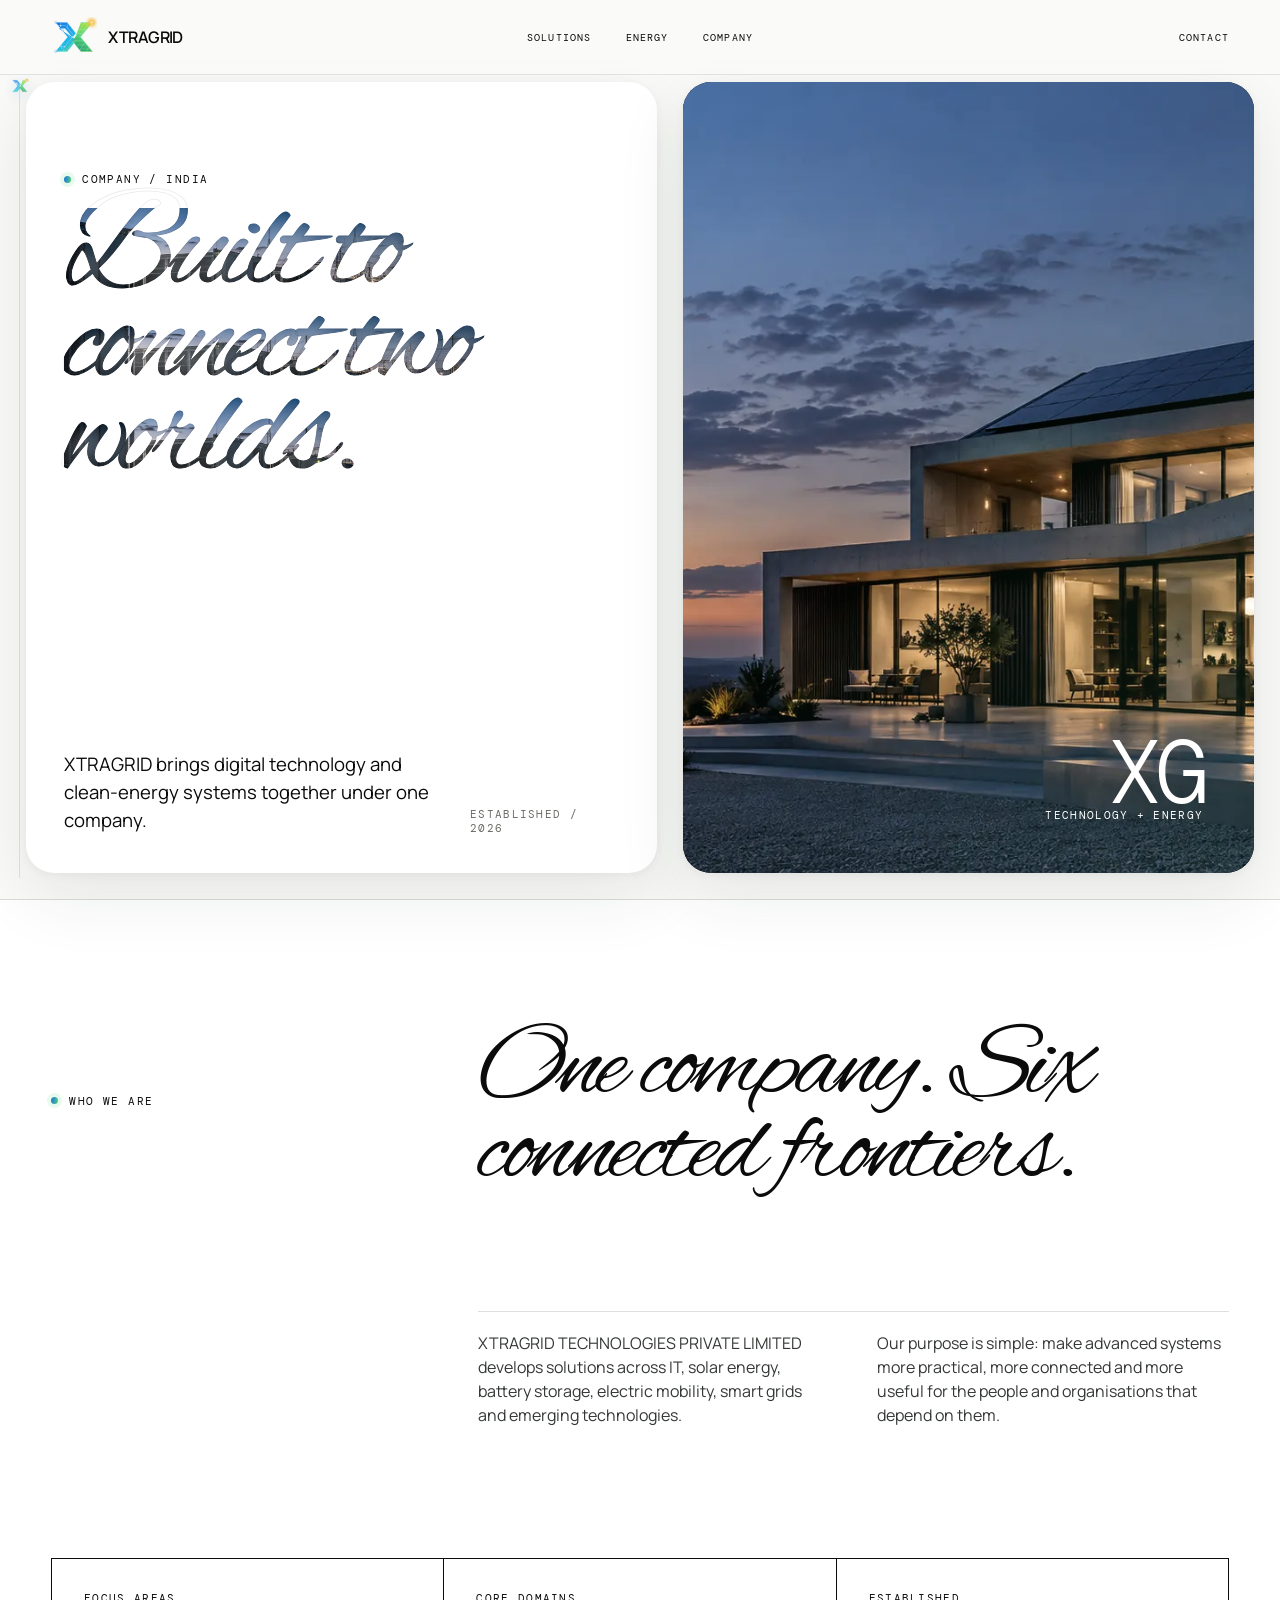
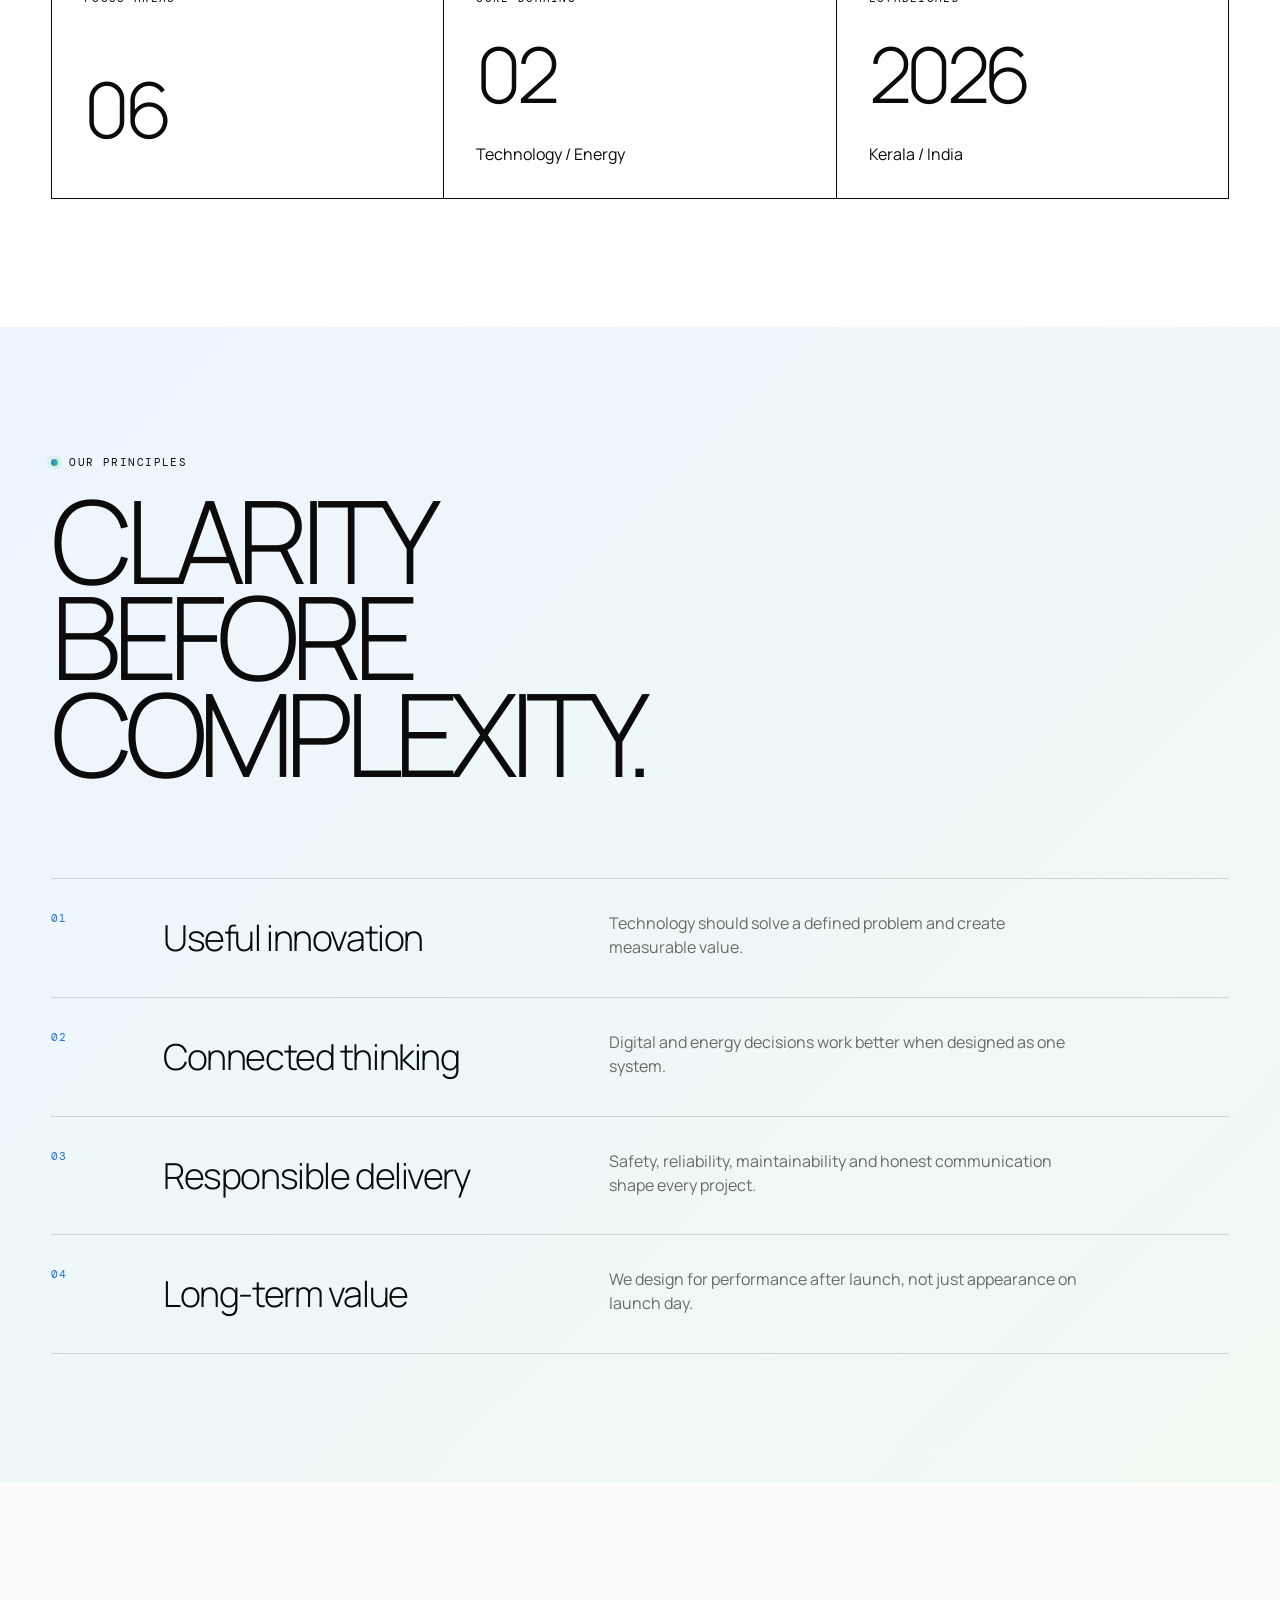
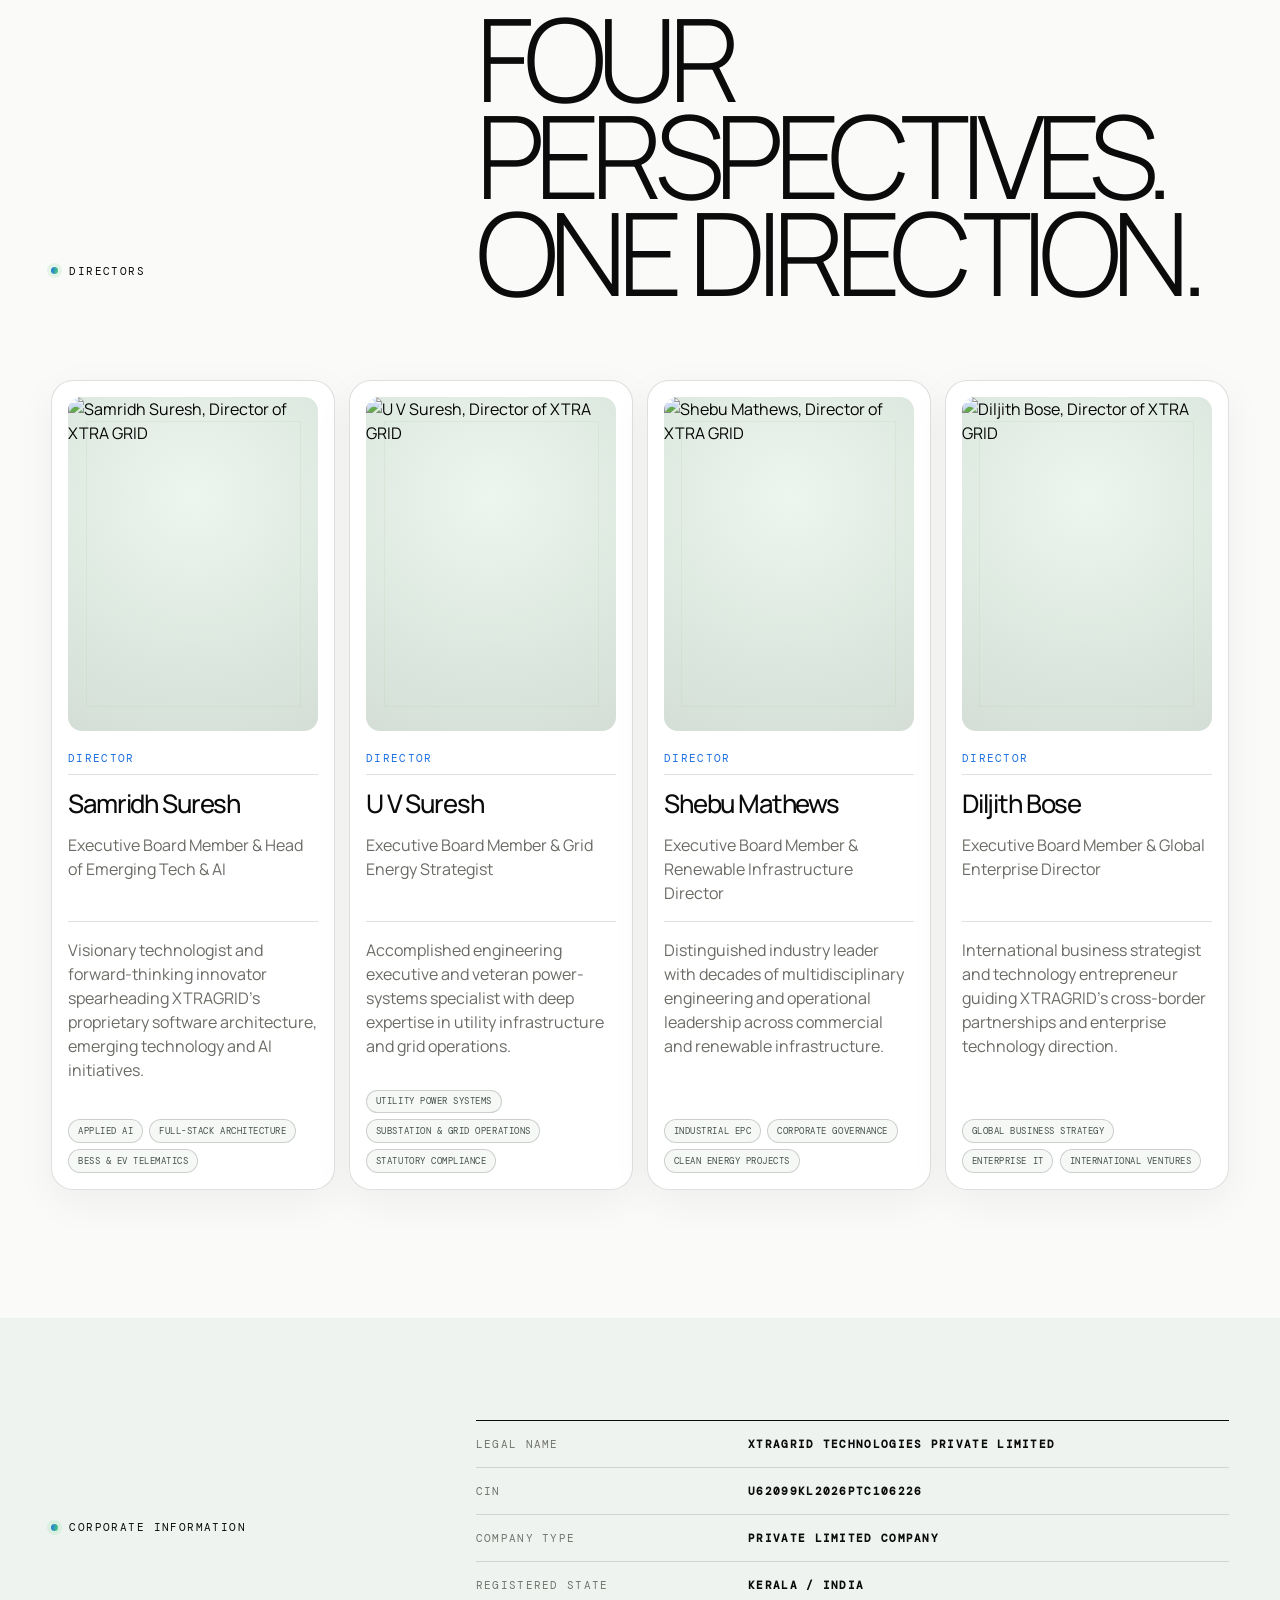
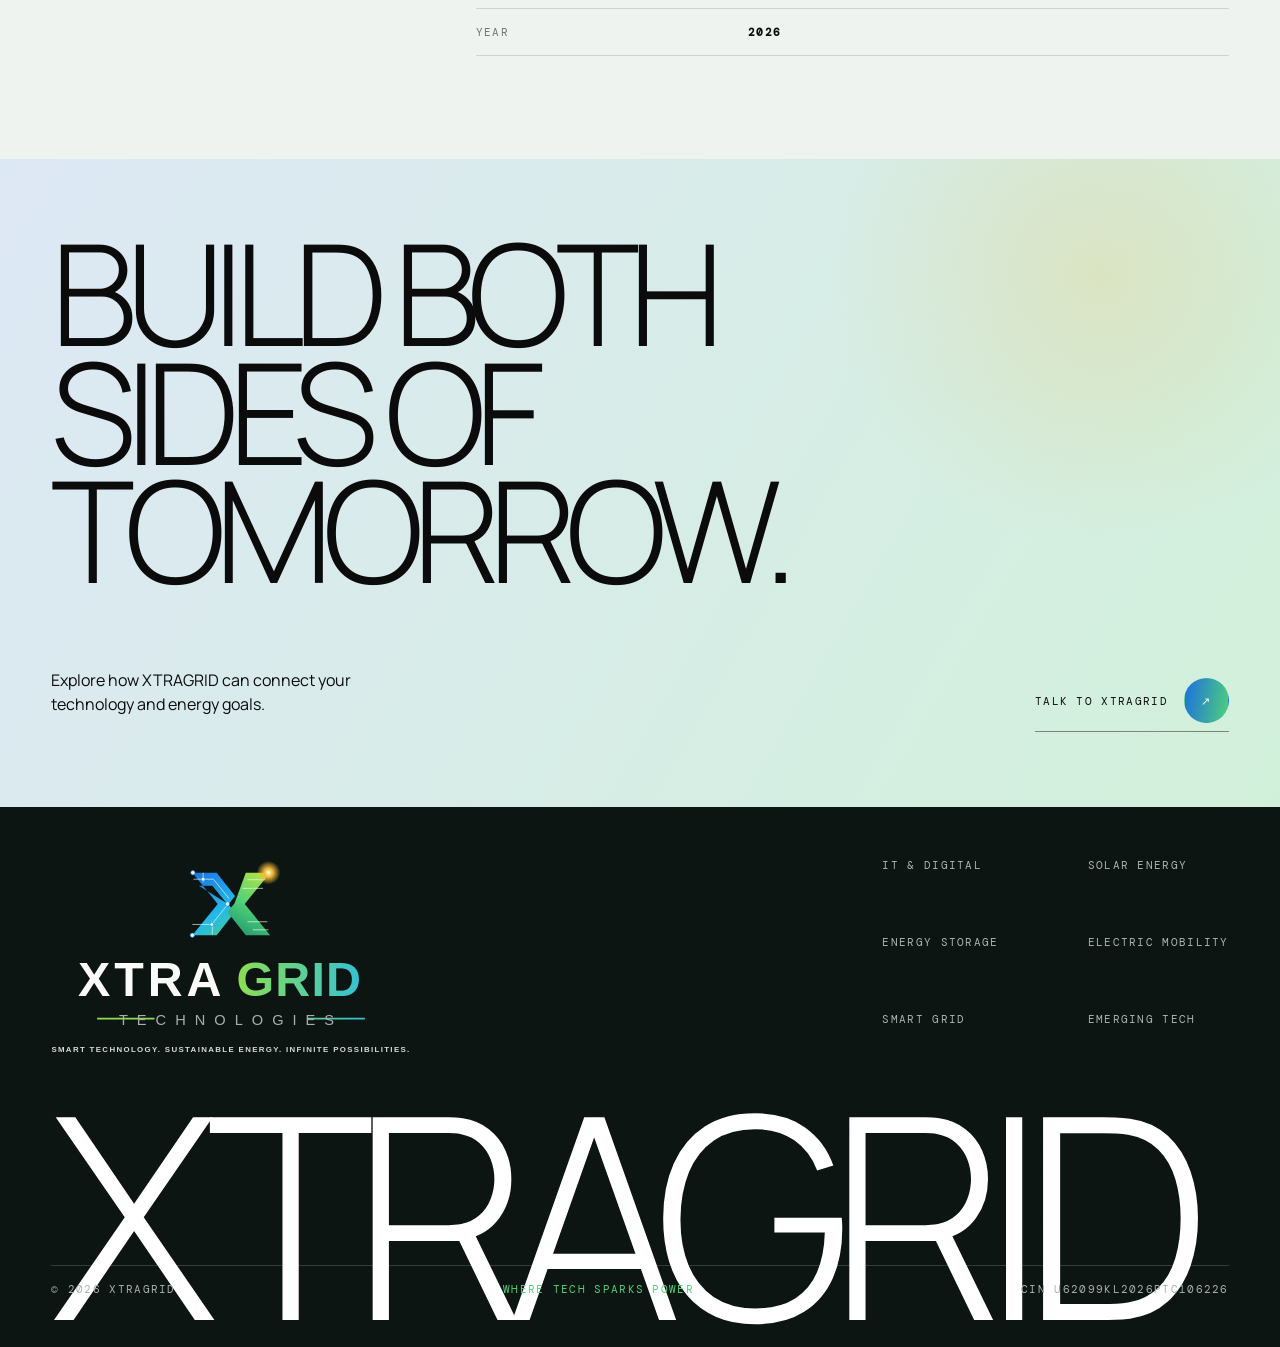
==== commit 6bd2e3a0: "Redesign XTRAGRID as a continuous light editorial experience" ====
--- a/company/index.html
+++ b/company/index.html
@@ -1 +1 @@
-<!doctype html><html lang="en"><head><meta charset="UTF-8"><meta name="viewport" content="width=device-width,initial-scale=1"><meta name="description" content="About XTRAGRID TECHNOLOGIES PRIVATE LIMITED, an Indian technology and energy solutions company."><title>Company — XTRAGRID TECHNOLOGIES</title><link rel="preconnect" href="https://fonts.googleapis.com"><link rel="preconnect" href="https://fonts.gstatic.com" crossorigin><link href="https://fonts.googleapis.com/css2?family=DM+Mono:wght@300;400;500&family=Manrope:wght@300;400;500;600&display=swap" rel="stylesheet"><link rel="icon" href="../assets/xtragrid-logo.png"><link rel="stylesheet" href="../assets/inner.css"></head><body><div class="progress"></div><header class="site-nav"><a class="brand" href="../"><img src="../assets/xtragrid-logo.png" alt=""><span>XTRAGRID</span></a><nav class="nav-links"><a href="../#technology">Solutions</a><a href="../energy-storage/">Energy</a><a href="../company/">Company</a></nav><a class="contact-link" href="../contact/">Contact</a><button class="menu-btn" type="button" aria-expanded="false">Menu</button></header><aside class="menu" aria-hidden="true"><nav><a href="../">Home</a><a href="../#technology">Solutions</a><a href="../company/">Company</a><a href="../contact/">Contact</a></nav><div class="menu-foot mono"><span>XTRAGRID TECHNOLOGIES<br>India / 2026</span><span>Where Tech Sparks Power</span></div></aside><main><section class="page-hero"><div class="hero-copy"><div><p class="eyebrow">Company / India</p><h1 class="display hero-title masked"><span><i>Built to</i></span><span><i>connect two</i></span><span><i>worlds.</i></span></h1></div><div class="hero-bottom"><p class="hero-lead">XTRAGRID brings digital technology and clean-energy systems together under one company.</p><span class="mono hero-index">Established / 2026</span></div></div><div class="hero-media"><img src="../assets/xg-store-day.webp" alt="Modern technology and energy infrastructure"><div class="hero-badge mono"><b>XG</b><span>Technology + Energy</span></div></div></section><section class="intro"><p class="eyebrow">Who we are</p><h2 class="display reveal">One company. Six connected frontiers.</h2><div class="intro-copy reveal"><p>XTRAGRID TECHNOLOGIES PRIVATE LIMITED develops solutions across IT, solar energy, battery storage, electric mobility, smart grids and emerging technologies.</p><p>Our purpose is simple: make advanced systems more practical, more connected and more useful for the people and organisations that depend on them.</p></div><div class="company-stats" style="grid-column:1/-1"><article class="stat"><span class="mono">Focus areas</span><b>06</b></article><article class="stat"><span class="mono">Core domains</span><b>02</b><span>Technology / Energy</span></article><article class="stat"><span class="mono">Established</span><b>2026</b><span>Kerala / India</span></article></div></section><section class="process"><p class="eyebrow">Our principles</p><h2 class="display reveal">Clarity before complexity.</h2><div class="steps"><article class="step reveal"><span class="mono">01</span><h3>Useful innovation</h3><p>Technology should solve a defined problem and create measurable value.</p></article><article class="step reveal"><span class="mono">02</span><h3>Connected thinking</h3><p>Digital and energy decisions work better when designed as one system.</p></article><article class="step reveal"><span class="mono">03</span><h3>Responsible delivery</h3><p>Safety, reliability, maintainability and honest communication shape every project.</p></article><article class="step reveal"><span class="mono">04</span><h3>Long-term value</h3><p>We design for performance after launch, not just appearance on launch day.</p></article></div></section><section class="leadership"><div class="leadership-head"><p class="eyebrow">Directors</p><h2 class="display reveal">Four perspectives. One direction.</h2></div><div class="director-grid"><article class="director reveal"><div class="director-portrait"><img src="https://i.postimg.cc/2y90w2f0/Whats-App-Image-2026-08-22-at-1-06-12-PM.jpg" alt="Samridh Suresh, Director of XTRA GRID" loading="lazy" decoding="async"></div><p class="director-label mono">Director</p><h3>Samridh Suresh</h3><p class="director-role">Executive Board Member & Head of Emerging Tech & AI</p><p class="director-copy">Visionary technologist and forward-thinking innovator spearheading XTRAGRID’s proprietary software architecture, emerging technology and AI initiatives.</p><div class="tags"><span>Applied AI</span><span>Full-stack architecture</span><span>BESS & EV telematics</span></div></article><article class="director reveal"><div class="director-portrait"><img src="https://i.postimg.cc/NFCd4pwN/Whats-App-Image-2026-08-22-at-2-44-11-PM.jpg" alt="U V Suresh, Director of XTRA GRID" loading="lazy" decoding="async"></div><p class="director-label mono">Director</p><h3>U V Suresh</h3><p class="director-role">Executive Board Member & Grid Energy Strategist</p><p class="director-copy">Accomplished engineering executive and veteran power-systems specialist with deep expertise in utility infrastructure and grid operations.</p><div class="tags"><span>Utility power systems</span><span>Substation & grid operations</span><span>Statutory compliance</span></div></article><article class="director reveal"><div class="director-portrait"><img src="https://i.postimg.cc/pVR3P6cv/Whats-App-Image-2026-08-22-at-4-40-44-PM.jpg" alt="Shebu Mathews, Director of XTRA GRID" loading="lazy" decoding="async"></div><p class="director-label mono">Director</p><h3>Shebu Mathews</h3><p class="director-role">Executive Board Member & Renewable Infrastructure Director</p><p class="director-copy">Distinguished industry leader with decades of multidisciplinary engineering and operational leadership across commercial and renewable infrastructure.</p><div class="tags"><span>Industrial EPC</span><span>Corporate governance</span><span>Clean energy projects</span></div></article><article class="director reveal"><div class="director-portrait"><img src="https://i.postimg.cc/qB4Wp5D0/Whats-App-Image-2026-08-23-at-2-46-12-AM.jpg" alt="Diljith Bose, Director of XTRA GRID" loading="lazy" decoding="async"></div><p class="director-label mono">Director</p><h3>Diljith Bose</h3><p class="director-role">Executive Board Member & Global Enterprise Director</p><p class="director-copy">International business strategist and technology entrepreneur guiding XTRAGRID’s cross-border partnerships and enterprise technology direction.</p><div class="tags"><span>Global business strategy</span><span>Enterprise IT</span><span>International ventures</span></div></article></div></section><section class="legal"><div class="legal-grid"><p class="eyebrow">Corporate information</p><div class="legal-list mono"><div class="legal-row"><span>Legal name</span><strong>XTRAGRID TECHNOLOGIES PRIVATE LIMITED</strong></div><div class="legal-row"><span>CIN</span><strong>U62099KL2026PTC106226</strong></div><div class="legal-row"><span>Company type</span><strong>Private Limited Company</strong></div><div class="legal-row"><span>Registered state</span><strong>Kerala / India</strong></div><div class="legal-row"><span>Year</span><strong>2026</strong></div></div></div></section><section class="cta"><h2 class="display reveal">Build both sides of tomorrow.</h2><div class="cta-row"><p>Explore how XTRAGRID can connect your technology and energy goals.</p><a class="mono" href="../contact/">Talk to XTRAGRID <b>↗</b></a></div></section></main><footer class="footer"><div class="footer-top"><a class="brand" href="../"><img src="../assets/xtragrid-logo.png" alt=""><span>XTRAGRID</span></a><div class="footer-links mono"><a href="../it-digital/">IT & Digital</a><a href="../solar-energy/">Solar Energy</a><a href="../energy-storage/">Energy Storage</a><a href="../electric-mobility/">Electric Mobility</a><a href="../smart-grid/">Smart Grid</a><a href="../emerging-technologies/">Emerging Tech</a></div></div><h2 class="footer-title display">XTRAGRID</h2><div class="footer-bottom mono"><span>© <span data-year>2026</span> XTRAGRID</span><b>Where Tech Sparks Power</b><span>CIN U62099KL2026PTC106226</span></div></footer><script src="../assets/inner.js"></script></body></html>+<!doctype html><html lang="en"><head><meta charset="UTF-8"><meta name="viewport" content="width=device-width,initial-scale=1"><meta name="description" content="About XTRAGRID TECHNOLOGIES PRIVATE LIMITED, an Indian technology and energy solutions company."><title>Company — XTRAGRID TECHNOLOGIES</title><link rel="preconnect" href="https://fonts.googleapis.com"><link rel="preconnect" href="https://fonts.gstatic.com" crossorigin><link href="https://fonts.googleapis.com/css2?family=DM+Mono:wght@300;400;500&family=Manrope:wght@300;400;500;600&display=swap" rel="stylesheet"><link rel="icon" href="../assets/xtragrid-logo.png"><link rel="stylesheet" href="../assets/inner.css"><link rel="stylesheet" href="../assets/premium.css"></head><body><div class="progress"></div><header class="site-nav"><a class="brand" href="../"><img src="../assets/xtragrid-logo.png" alt=""><span>XTRAGRID</span></a><nav class="nav-links"><a href="../#solutions">Solutions</a><a href="../energy-storage/">Energy</a><a href="../company/">Company</a></nav><a class="contact-link" href="../contact/">Contact</a><button class="menu-btn" type="button" aria-expanded="false">Menu</button></header><aside class="menu" aria-hidden="true"><nav><a href="../">Home</a><a href="../#solutions">Solutions</a><a href="../company/">Company</a><a href="../contact/">Contact</a></nav><div class="menu-foot mono"><span>XTRAGRID TECHNOLOGIES<br>India / 2026</span><span>Where Tech Sparks Power</span></div></aside><main><section class="page-hero"><div class="hero-copy"><div><p class="eyebrow">Company / India</p><h1 class="display hero-title masked"><span><i>Built to</i></span><span><i>connect two</i></span><span><i>worlds.</i></span></h1></div><div class="hero-bottom"><p class="hero-lead">XTRAGRID brings digital technology and clean-energy systems together under one company.</p><span class="mono hero-index">Established / 2026</span></div></div><div class="hero-media"><img src="../assets/xg-store-day.webp" alt="Modern technology and energy infrastructure"><div class="hero-badge mono"><b>XG</b><span>Technology + Energy</span></div></div></section><section class="intro"><p class="eyebrow">Who we are</p><h2 class="display reveal">One company. Six connected frontiers.</h2><div class="intro-copy reveal"><p>XTRAGRID TECHNOLOGIES PRIVATE LIMITED develops solutions across IT, solar energy, battery storage, electric mobility, smart grids and emerging technologies.</p><p>Our purpose is simple: make advanced systems more practical, more connected and more useful for the people and organisations that depend on them.</p></div><div class="company-stats" style="grid-column:1/-1"><article class="stat"><span class="mono">Focus areas</span><b>06</b></article><article class="stat"><span class="mono">Core domains</span><b>02</b><span>Technology / Energy</span></article><article class="stat"><span class="mono">Established</span><b>2026</b><span>Kerala / India</span></article></div></section><section class="process"><p class="eyebrow">Our principles</p><h2 class="display reveal">Clarity before complexity.</h2><div class="steps"><article class="step reveal"><span class="mono">01</span><h3>Useful innovation</h3><p>Technology should solve a defined problem and create measurable value.</p></article><article class="step reveal"><span class="mono">02</span><h3>Connected thinking</h3><p>Digital and energy decisions work better when designed as one system.</p></article><article class="step reveal"><span class="mono">03</span><h3>Responsible delivery</h3><p>Safety, reliability, maintainability and honest communication shape every project.</p></article><article class="step reveal"><span class="mono">04</span><h3>Long-term value</h3><p>We design for performance after launch, not just appearance on launch day.</p></article></div></section><section class="leadership"><div class="leadership-head"><p class="eyebrow">Directors</p><h2 class="display reveal">Four perspectives. One direction.</h2></div><div class="director-grid"><article class="director reveal"><div class="director-portrait"><img src="https://i.postimg.cc/2y90w2f0/Whats-App-Image-2026-08-22-at-1-06-12-PM.jpg" alt="Samridh Suresh, Director of XTRA GRID" loading="lazy" decoding="async"></div><p class="director-label mono">Director</p><h3>Samridh Suresh</h3><p class="director-role">Executive Board Member & Head of Emerging Tech & AI</p><p class="director-copy">Visionary technologist and forward-thinking innovator spearheading XTRAGRID’s proprietary software architecture, emerging technology and AI initiatives.</p><div class="tags"><span>Applied AI</span><span>Full-stack architecture</span><span>BESS & EV telematics</span></div></article><article class="director reveal"><div class="director-portrait"><img src="https://i.postimg.cc/NFCd4pwN/Whats-App-Image-2026-08-22-at-2-44-11-PM.jpg" alt="U V Suresh, Director of XTRA GRID" loading="lazy" decoding="async"></div><p class="director-label mono">Director</p><h3>U V Suresh</h3><p class="director-role">Executive Board Member & Grid Energy Strategist</p><p class="director-copy">Accomplished engineering executive and veteran power-systems specialist with deep expertise in utility infrastructure and grid operations.</p><div class="tags"><span>Utility power systems</span><span>Substation & grid operations</span><span>Statutory compliance</span></div></article><article class="director reveal"><div class="director-portrait"><img src="https://i.postimg.cc/pVR3P6cv/Whats-App-Image-2026-08-22-at-4-40-44-PM.jpg" alt="Shebu Mathews, Director of XTRA GRID" loading="lazy" decoding="async"></div><p class="director-label mono">Director</p><h3>Shebu Mathews</h3><p class="director-role">Executive Board Member & Renewable Infrastructure Director</p><p class="director-copy">Distinguished industry leader with decades of multidisciplinary engineering and operational leadership across commercial and renewable infrastructure.</p><div class="tags"><span>Industrial EPC</span><span>Corporate governance</span><span>Clean energy projects</span></div></article><article class="director reveal"><div class="director-portrait"><img src="https://i.postimg.cc/qB4Wp5D0/Whats-App-Image-2026-08-23-at-2-46-12-AM.jpg" alt="Diljith Bose, Director of XTRA GRID" loading="lazy" decoding="async"></div><p class="director-label mono">Director</p><h3>Diljith Bose</h3><p class="director-role">Executive Board Member & Global Enterprise Director</p><p class="director-copy">International business strategist and technology entrepreneur guiding XTRAGRID’s cross-border partnerships and enterprise technology direction.</p><div class="tags"><span>Global business strategy</span><span>Enterprise IT</span><span>International ventures</span></div></article></div></section><section class="legal"><div class="legal-grid"><p class="eyebrow">Corporate information</p><div class="legal-list mono"><div class="legal-row"><span>Legal name</span><strong>XTRAGRID TECHNOLOGIES PRIVATE LIMITED</strong></div><div class="legal-row"><span>CIN</span><strong>U62099KL2026PTC106226</strong></div><div class="legal-row"><span>Company type</span><strong>Private Limited Company</strong></div><div class="legal-row"><span>Registered state</span><strong>Kerala / India</strong></div><div class="legal-row"><span>Year</span><strong>2026</strong></div></div></div></section><section class="cta"><h2 class="display reveal">Build both sides of tomorrow.</h2><div class="cta-row"><p>Explore how XTRAGRID can connect your technology and energy goals.</p><a class="mono" href="../contact/">Talk to XTRAGRID <b>↗</b></a></div></section></main><footer class="footer"><div class="footer-top"><a class="brand" href="../"><img src="../assets/xtragrid-logo.png" alt=""><span>XTRAGRID</span></a><div class="footer-links mono"><a href="../it-digital/">IT & Digital</a><a href="../solar-energy/">Solar Energy</a><a href="../energy-storage/">Energy Storage</a><a href="../electric-mobility/">Electric Mobility</a><a href="../smart-grid/">Smart Grid</a><a href="../emerging-technologies/">Emerging Tech</a></div></div><h2 class="footer-title display">XTRAGRID</h2><div class="footer-bottom mono"><span>© <span data-year>2026</span> XTRAGRID</span><b>Where Tech Sparks Power</b><span>CIN U62099KL2026PTC106226</span></div></footer><script src="../assets/inner.js"></script><script src="../assets/premium.js"></script></body></html>
--- a/assets/premium.css
+++ b/assets/premium.css
@@ -0,0 +1,560 @@
+@import url('https://fonts.googleapis.com/css2?family=Alex+Brush&display=swap');
+
+:root {
+  --xg-base: #fafaf8;
+  --xg-surface: #ffffff;
+  --xg-ink: #0b0b0c;
+  --xg-muted: #6b6b66;
+  --xg-blue: #1c6fe0;
+  --xg-green: #4fd17a;
+  --xg-gold: #f2b93b;
+  --xg-line: rgba(11, 11, 12, .13);
+  --xg-shadow: 0 22px 70px rgba(18, 42, 34, .09), 0 2px 10px rgba(18, 42, 34, .05);
+  --xg-gradient: linear-gradient(100deg, var(--xg-blue), var(--xg-green));
+  --xg-script: "Alex Brush", "Brush Script MT", cursive;
+}
+
+html { background: var(--xg-base) !important; }
+body { background: var(--xg-base) !important; color: var(--xg-ink); }
+::selection { background: var(--xg-green) !important; color: var(--xg-ink) !important; }
+
+.site-nav {
+  min-height: 68px;
+  color: var(--xg-ink) !important;
+  background: rgba(250, 250, 248, .72) !important;
+  border-bottom: 1px solid rgba(11, 11, 12, .1) !important;
+  backdrop-filter: blur(20px) saturate(1.25) !important;
+  transition: min-height .45s var(--ease), padding .45s var(--ease), background .45s, box-shadow .45s !important;
+}
+.site-nav.scrolled,
+.site-nav.is-condensed,
+.site-nav.open {
+  min-height: 56px;
+  padding-top: .48rem !important;
+  padding-bottom: .48rem !important;
+  background: rgba(255, 255, 255, .9) !important;
+  box-shadow: 0 10px 32px rgba(22, 43, 36, .08);
+}
+.brand { gap: .7rem !important; color: var(--xg-ink); }
+.brand img {
+  width: 46px !important;
+  height: 42px !important;
+  object-fit: contain !important;
+  background: transparent !important;
+  border-radius: 0 !important;
+  transition: width .45s var(--ease), height .45s var(--ease), transform .45s var(--ease);
+}
+.site-nav.scrolled .brand img,
+.site-nav.is-condensed .brand img { width: 38px !important; height: 34px !important; }
+.site-nav.scrolled .brand span,
+.site-nav.is-condensed .brand span { opacity: 0; transform: translateX(-8px); }
+.brand span { transition: opacity .3s, transform .3s; letter-spacing: -.035em; }
+.nav-links a::after,
+.contact-link::after { background: var(--xg-gradient) !important; height: 2px !important; }
+
+.menu {
+  color: var(--xg-ink) !important;
+  background:
+    radial-gradient(circle at 85% 18%, rgba(79, 209, 122, .16), transparent 26%),
+    radial-gradient(circle at 18% 82%, rgba(28, 111, 224, .12), transparent 31%),
+    var(--xg-base) !important;
+}
+.menu nav a:hover { color: var(--xg-blue) !important; }
+.menu-foot { color: var(--xg-muted) !important; }
+
+.continuity-thread {
+  --page-p: 0;
+  position: fixed;
+  z-index: 58;
+  left: max(11px, calc((100vw - 1680px) / 2 + 11px));
+  top: 86px;
+  bottom: 22px;
+  width: 18px;
+  pointer-events: none;
+  opacity: .82;
+}
+.continuity-thread::before,
+.continuity-thread::after {
+  content: "";
+  position: absolute;
+  left: 8px;
+  top: 0;
+  bottom: 0;
+  width: 1px;
+}
+.continuity-thread::before { background: rgba(11, 11, 12, .12); }
+.continuity-thread::after {
+  background: var(--xg-gradient);
+  transform: scaleY(var(--page-p));
+  transform-origin: top;
+  box-shadow: 0 0 14px rgba(79, 209, 122, .28);
+}
+.continuity-thread img {
+  position: absolute;
+  left: 0;
+  top: calc(var(--page-p) * (100% - 18px));
+  width: 18px;
+  height: 18px;
+  filter: drop-shadow(0 3px 7px rgba(28, 111, 224, .24));
+  transform: translateY(-50%);
+}
+
+.word-reveal { display: inline-block; overflow: hidden; padding: .05em .02em .12em; margin: -.05em -.02em -.12em; }
+.word-reveal > i { display: inline-block; font-style: inherit; will-change: transform; }
+.reveal { opacity: 1 !important; }
+
+/* Homepage: one continuous light editorial surface */
+.opening-experience {
+  background: var(--xg-base) !important;
+  color: var(--xg-ink);
+}
+.opening-mark strong { display: block; width: min(440px, 72vw); height: min(270px, 44vw); font-size: 0 !important; background: url("xtragrid-lockup-light.svg") center/contain no-repeat; }
+.opening-mark span { color: var(--xg-muted) !important; }
+.opening-rule { background: rgba(11, 11, 12, .12) !important; }
+.opening-rule i { background: var(--xg-gradient) !important; }
+
+.hero {
+  color: var(--xg-ink) !important;
+  background:
+    radial-gradient(circle at 12% 80%, rgba(28, 111, 224, .08), transparent 25%),
+    var(--xg-base) !important;
+}
+.hero-media {
+  inset: 84px 20px 20px 44% !important;
+  border-radius: 32px;
+  box-shadow: var(--xg-shadow);
+  background-position: 62% center !important;
+  transform-origin: 62% 50%;
+}
+.hero-media::after {
+  background: linear-gradient(90deg, var(--xg-base) 0%, rgba(250, 250, 248, .8) 7%, rgba(250, 250, 248, .04) 38%), linear-gradient(0deg, rgba(6, 16, 13, .32), transparent 55%) !important;
+}
+.hero-grid { padding-top: clamp(7.2rem, 14vh, 10rem) !important; }
+.hero-top { color: var(--xg-muted) !important; }
+.hero-title {
+  position: relative;
+  z-index: 3;
+  max-width: 8.8ch !important;
+  font-family: var(--xg-script) !important;
+  font-size: clamp(5rem, 10.8vw, 11.5rem) !important;
+  font-weight: 400 !important;
+  line-height: .67 !important;
+  letter-spacing: -.045em !important;
+  text-transform: none !important;
+  text-shadow: 0 4px 22px rgba(255, 255, 255, .6);
+}
+.hero-title span { overflow: visible !important; }
+.hero-title span:nth-child(4) i {
+  color: transparent !important;
+  background: var(--xg-gradient);
+  -webkit-background-clip: text;
+  background-clip: text;
+}
+.hero-note { color: #313834 !important; padding: 1rem !important; border: 1px solid rgba(255, 255, 255, .72) !important; border-radius: 16px; background: rgba(255, 255, 255, .78); box-shadow: 0 12px 34px rgba(14, 35, 29, .1); text-shadow: none; backdrop-filter: blur(14px); }
+.hero-bottom { color: var(--xg-ink); }
+.scroll-cue b { border-color: rgba(11, 11, 12, .5) !important; background: rgba(255, 255, 255, .55); }
+.scroll-cue:hover b { color: white !important; border-color: transparent !important; background: var(--xg-gradient) !important; }
+.hero-data { color: var(--xg-muted) !important; }
+.hero-lockup {
+  position: absolute;
+  z-index: 4;
+  right: clamp(1.2rem, 3.4vw, 4rem);
+  bottom: clamp(4.5rem, 10vh, 7.5rem);
+  width: clamp(170px, 18vw, 290px);
+  padding: 10px 14px;
+  border: 1px solid rgba(255, 255, 255, .64);
+  border-radius: 20px;
+  background: rgba(255, 255, 255, .82);
+  box-shadow: 0 12px 38px rgba(14, 35, 29, .12);
+  backdrop-filter: blur(18px);
+}
+
+.opening {
+  color: var(--xg-ink) !important;
+  background: var(--xg-surface) !important;
+  border-radius: 0 0 42px 42px;
+  box-shadow: 0 28px 80px rgba(21, 45, 38, .06);
+}
+.opening h2 {
+  max-width: 10.5ch !important;
+  font-family: var(--xg-script) !important;
+  font-size: clamp(4.4rem, 8.8vw, 9.3rem) !important;
+  font-weight: 400 !important;
+  letter-spacing: -.04em !important;
+  line-height: .78 !important;
+  text-transform: none !important;
+}
+.opening h2 em { color: transparent; font-style: normal; background: var(--xg-gradient); -webkit-background-clip: text; background-clip: text; }
+.opening-copy { border-color: var(--xg-line) !important; }
+.opening-copy p { color: #343834 !important; }
+.eyebrow::before { background: var(--xg-gradient) !important; box-shadow: 0 0 0 4px rgba(79, 209, 122, .13) !important; }
+
+.portal,
+.solutions-wrap,
+.bess-story,
+.day-story { background: var(--xg-base) !important; padding: clamp(8px, 1.25vw, 20px); }
+.portal-sticky,
+.solutions-sticky,
+.bess-sticky,
+.day-sticky {
+  border: 1px solid rgba(11, 11, 12, .08);
+  border-radius: 32px;
+  box-shadow: var(--xg-shadow);
+}
+.portal-one,
+.portal-one .portal-sticky { background: var(--xg-surface) !important; }
+.portal-mask-cover { fill: var(--xg-surface) !important; }
+.portal-title-stage { color: var(--xg-ink) !important; background: var(--xg-surface) !important; }
+.portal-title-rule { background: var(--xg-ink) !important; }
+.portal-title-kicker,
+.portal-title-meta { color: var(--xg-muted) !important; }
+.portal-location-stage {
+  color: var(--xg-ink) !important;
+  background: radial-gradient(circle at 62% 45%, rgba(79, 209, 122, .16), transparent 25%), linear-gradient(135deg, #fff, #eef4f0) !important;
+}
+.portal-location-stage .portal-word { color: var(--xg-ink) !important; }
+.portal-caption p { color: #424843 !important; }
+.portal-one .portal-caption::before { background: linear-gradient(90deg, rgba(255, 255, 255, .9), transparent) !important; }
+.globe-shell::after { background: radial-gradient(circle at 56% 48%, transparent 28%, rgba(250, 250, 248, .02) 52%, rgba(238, 244, 240, .8) 94%), linear-gradient(90deg, rgba(250, 250, 248, .85), transparent 43%) !important; }
+.globe-label { color: var(--xg-ink) !important; }
+.globe-label::before { background: var(--xg-gradient) !important; }
+.globe-label span,
+.globe-meta { color: var(--xg-muted) !important; }
+.globe-meta b,
+.portal-index { color: var(--xg-blue) !important; }
+
+.demand {
+  color: var(--xg-ink) !important;
+  background:
+    linear-gradient(130deg, rgba(28, 111, 224, .045), transparent 45%),
+    var(--xg-base) !important;
+}
+.demand h2 b { color: var(--xg-green) !important; }
+.curve { border-color: var(--xg-line) !important; }
+.curve-line { stroke: url(#demandFill) !important; }
+.curve-marker { fill: var(--xg-gold) !important; stroke: white; stroke-width: 5px; }
+.curve-labels,
+.demand-copy { color: var(--xg-muted) !important; }
+
+.solutions-sticky { background: var(--xg-surface); overflow: hidden; }
+.solution { color: var(--xg-ink) !important; background: var(--xg-surface) !important; }
+.solution-bg {
+  inset: 80px 24px 24px 46% !important;
+  border-radius: 24px;
+  box-shadow: 0 18px 55px rgba(16, 38, 31, .14);
+}
+.solution-bg::after {
+  background: linear-gradient(90deg, var(--xg-surface) 0%, rgba(255, 255, 255, .73) 8%, rgba(255, 255, 255, .04) 42%), linear-gradient(0deg, rgba(5, 15, 12, .25), transparent 48%) !important;
+}
+.solution-index { color: var(--xg-blue) !important; }
+.solution-kicker,
+.solution-bottom p,
+.scene-count { color: var(--xg-muted) !important; }
+.solution-kicker { padding: .55rem .75rem; border-radius: 999px; background: rgba(255, 255, 255, .82); backdrop-filter: blur(12px); }
+.solution-bottom p { padding: .85rem 1rem; border: 1px solid rgba(255, 255, 255, .68); border-radius: 14px; background: rgba(255, 255, 255, .83); box-shadow: 0 10px 30px rgba(12, 30, 24, .08); backdrop-filter: blur(14px); }
+.solution h2 { position: relative; z-index: 3 !important; max-width: 7ch !important; text-shadow: 0 4px 22px rgba(255, 255, 255, .72); }
+.scene-link { color: var(--xg-ink); border-color: rgba(11, 11, 12, .55) !important; }
+.scene-link b { color: var(--xg-blue) !important; }
+.solutions-ui { color: var(--xg-ink); }
+.scene-progress { background: rgba(11, 11, 12, .13) !important; }
+.scene-progress i { background: var(--xg-gradient) !important; }
+
+.bess-sticky { color: var(--xg-ink); background: var(--xg-surface); }
+.bess-bg {
+  inset: 20px 20px 20px 47% !important;
+  border-radius: 24px;
+  filter: saturate(.78) brightness(1.12);
+  box-shadow: 0 18px 55px rgba(16, 38, 31, .14);
+}
+.bess-bg::after { background: linear-gradient(90deg, var(--xg-surface) 0%, rgba(255, 255, 255, .68) 11%, rgba(255, 255, 255, .06) 44%), linear-gradient(0deg, rgba(5, 15, 12, .18), transparent 48%) !important; }
+.bess-grid { color: var(--xg-ink); }
+.bess-grid > h2 em { color: transparent !important; background: var(--xg-gradient); -webkit-background-clip: text; background-clip: text; }
+.bess-step p { color: var(--xg-muted) !important; }
+.bess-step span { color: var(--xg-blue) !important; }
+.energy-diagram {
+  border-color: rgba(11, 11, 12, .14) !important;
+  background: rgba(255, 255, 255, .74) !important;
+  box-shadow: 0 18px 55px rgba(16, 38, 31, .12);
+}
+.diagram-label { color: var(--xg-muted) !important; }
+.diagram-label.store { color: var(--xg-ink) !important; border-color: rgba(79, 209, 122, .55) !important; background: rgba(255, 255, 255, .76); }
+.charge-meter i { background: var(--xg-gradient) !important; box-shadow: 0 0 12px rgba(28, 111, 224, .18) !important; }
+.energy-line { stroke: rgba(11, 11, 12, .2) !important; }
+.energy-live { stroke: var(--xg-blue) !important; filter: drop-shadow(0 0 6px rgba(79, 209, 122, .72)) !important; }
+.story-progress-line { background: rgba(11, 11, 12, .16) !important; }
+.story-progress-line i { background: var(--xg-gradient) !important; }
+
+.day-sticky { background: var(--xg-surface); overflow: hidden; }
+.day-image { inset: 20px !important; border-radius: 24px; }
+.day-shade { inset: 20px !important; border-radius: 24px; background: linear-gradient(90deg, rgba(250, 250, 248, .93), rgba(250, 250, 248, .2) 48%, rgba(3, 5, 10, .74)) !important; mix-blend-mode: normal !important; opacity: .18; }
+.day-content { color: var(--xg-ink); text-shadow: 0 2px 18px rgba(255, 255, 255, .72); }
+.sun-track { background: rgba(11, 11, 12, .2) !important; }
+.sun-track i { background: var(--xg-gold) !important; box-shadow: 0 0 22px rgba(242, 185, 59, .58) !important; }
+
+.company-story {
+  color: var(--xg-ink) !important;
+  background: var(--xg-base) !important;
+}
+.company-story .shift { color: transparent !important; background: var(--xg-gradient); -webkit-background-clip: text; background-clip: text; }
+.company-copy { border-color: var(--xg-line) !important; color: var(--xg-muted) !important; }
+
+.directors-preview {
+  color: var(--xg-ink) !important;
+  background: var(--xg-surface) !important;
+  border-radius: 42px;
+  box-shadow: 0 24px 80px rgba(18, 42, 34, .07);
+}
+.director-list { border-color: var(--xg-line) !important; }
+.director-mini {
+  border-color: var(--xg-line) !important;
+  background: rgba(255, 255, 255, .7);
+  transition: transform .5s var(--ease), box-shadow .5s var(--ease), background .35s !important;
+  transform-style: preserve-3d;
+}
+.director-mini:hover { background: white !important; box-shadow: var(--xg-shadow); transform: translateY(-8px); }
+.director-mini img { border-radius: 16px; filter: saturate(.78) contrast(1.03) !important; }
+.director-mini:hover img { filter: saturate(1) contrast(1) !important; transform: scale(1.025) translateZ(12px); }
+.director-mini span { color: var(--xg-blue) !important; }
+.director-mini p { color: var(--xg-muted) !important; }
+.directors-link a { border-color: rgba(11, 11, 12, .45) !important; }
+.directors-link b { color: var(--xg-green) !important; }
+
+.contact-cta {
+  color: var(--xg-ink) !important;
+  background: radial-gradient(circle at 83% 24%, rgba(79, 209, 122, .2), transparent 28%), linear-gradient(120deg, #f7fbff, #f4fff7) !important;
+  border-top: 1px solid var(--xg-line);
+}
+.contact-cta-row { border-color: var(--xg-line) !important; }
+.contact-cta-row p { color: var(--xg-muted) !important; }
+.contact-cta a { border-color: rgba(11, 11, 12, .5) !important; }
+.contact-cta a b { color: white; background: var(--xg-gradient); border-color: transparent !important; }
+
+/* Shared inner-page system */
+.progress { background: var(--xg-gradient) !important; height: 3px !important; }
+.page-hero {
+  background: var(--xg-base);
+  border-color: var(--xg-line) !important;
+  grid-template-columns: minmax(0, 1.05fr) minmax(340px, .95fr) !important;
+  gap: clamp(14px, 2vw, 30px);
+  padding: 82px clamp(14px, 2vw, 30px) clamp(14px, 2vw, 30px) !important;
+}
+.hero-copy {
+  min-height: calc(100svh - 112px) !important;
+  padding: clamp(4rem, 10vh, 7rem) clamp(1rem, 3vw, 3.5rem) clamp(1rem, 3vw, 3.5rem) !important;
+  border-radius: 28px;
+  background: var(--xg-surface);
+  box-shadow: var(--xg-shadow);
+}
+.page-hero .hero-media {
+  inset: auto !important;
+  min-height: calc(100svh - 112px) !important;
+  border-radius: 28px;
+  box-shadow: var(--xg-shadow);
+}
+.page-hero .hero-media::after { background: linear-gradient(180deg, transparent 44%, rgba(3, 12, 9, .5)), linear-gradient(135deg, rgba(28, 111, 224, .22), transparent 42%, rgba(79, 209, 122, .16)) !important; }
+.page-hero .hero-badge { color: white; }
+.hero-index { color: var(--xg-muted) !important; }
+.ticker { color: var(--xg-ink) !important; background: linear-gradient(90deg, rgba(28, 111, 224, .1), rgba(79, 209, 122, .16)) !important; border-block: 1px solid rgba(11, 11, 12, .08); }
+.ticker span::after { color: var(--xg-green) !important; }
+.intro { color: var(--xg-ink); background: var(--xg-surface) !important; }
+.intro h2 {
+  font-family: var(--xg-script) !important;
+  font-size: clamp(4rem, 8.4vw, 9rem) !important;
+  font-weight: 400 !important;
+  line-height: .78 !important;
+  letter-spacing: -.035em !important;
+  text-transform: none !important;
+}
+.intro-copy { color: #343834; border-color: var(--xg-line) !important; }
+.capabilities { background: var(--xg-base); }
+.cap-grid { border-color: var(--xg-line) !important; gap: 14px; border: 0 !important; }
+.cap-card {
+  border: 1px solid var(--xg-line) !important;
+  border-radius: 22px;
+  background: var(--xg-surface);
+  box-shadow: 0 12px 40px rgba(18, 42, 34, .05);
+  transform-style: preserve-3d;
+  transition: transform .5s var(--ease), box-shadow .5s var(--ease);
+}
+.cap-card::before { background: radial-gradient(circle at var(--mx, 50%) var(--my, 50%), rgba(79, 209, 122, .28), rgba(28, 111, 224, .1) 42%, transparent 70%) !important; inset: 0 !important; opacity: 0; transition: opacity .45s !important; }
+.cap-card:hover::before { opacity: 1; }
+.cap-card:hover { transform: translateY(-7px); box-shadow: var(--xg-shadow); }
+.cap-num i { border-color: rgba(11, 11, 12, .35) !important; }
+.process { color: var(--xg-ink) !important; background: linear-gradient(135deg, #eef5ff, #effaf2) !important; }
+.step { border-color: rgba(11, 11, 12, .15) !important; }
+.step span { color: var(--xg-blue) !important; }
+.step p { color: var(--xg-muted) !important; }
+.cta { color: var(--xg-ink) !important; background: radial-gradient(circle at 86% 18%, rgba(242, 185, 59, .19), transparent 22%), linear-gradient(120deg, rgba(28, 111, 224, .13), rgba(79, 209, 122, .24)) !important; }
+.cta a { border-color: rgba(11, 11, 12, .45) !important; }
+.cta a b { color: white; background: var(--xg-gradient); border-color: transparent !important; }
+.legal { background: #eef3ef !important; }
+.legal-row { border-color: var(--xg-line) !important; }
+.contact-shell { background: var(--xg-surface) !important; }
+.field input,
+.field textarea,
+.field select { background: var(--xg-base) !important; border-color: var(--xg-line) !important; border-radius: 12px !important; }
+.field input:focus,
+.field textarea:focus,
+.field select:focus { outline: 2px solid rgba(28, 111, 224, .24); border-color: var(--xg-blue) !important; }
+.submit { border-radius: 999px; background: var(--xg-gradient) !important; color: white !important; transition: transform .35s var(--ease), box-shadow .35s; }
+.submit:hover { transform: translateY(-3px); box-shadow: 0 12px 30px rgba(28, 111, 224, .2); }
+.leadership { color: var(--xg-ink) !important; background: var(--xg-base) !important; }
+.director-grid { border: 0 !important; gap: 14px; }
+.director { border: 1px solid var(--xg-line) !important; border-radius: 22px; background: white; box-shadow: 0 12px 40px rgba(18, 42, 34, .05); overflow: hidden; }
+.director-portrait { border-radius: 14px; background: radial-gradient(circle at 50% 30%, #edf5ef, #dce8df 62%, #d4ded7) !important; }
+.director-label { color: var(--xg-blue) !important; }
+.director h3,
+.director-copy { border-color: var(--xg-line) !important; }
+.director-role,
+.director-copy { color: var(--xg-muted) !important; }
+.tags span { color: #45514b !important; border-color: rgba(11, 11, 12, .17) !important; background: #f5f8f5; border-radius: 999px; }
+
+.footer {
+  color: white !important;
+  background: #0d1512 !important;
+}
+.footer .brand { color: white; }
+.footer .brand img {
+  width: min(360px, 70vw) !important;
+  height: auto !important;
+  max-height: 220px;
+}
+.footer .brand span { display: none; }
+.footer-links a { color: #abb4b0 !important; }
+.footer-links a:hover { color: var(--xg-green) !important; }
+.footer-bottom { border-color: rgba(255, 255, 255, .16) !important; color: #a8b1ad !important; }
+.footer-bottom b { color: var(--xg-green) !important; }
+
+.magnetic { will-change: transform; }
+
+/* The dedicated BESS page keeps its exploded 3D inspection on the same surface. */
+.storage-page header {
+  min-height: 68px;
+  color: var(--xg-ink) !important;
+  background: rgba(250, 250, 248, .84) !important;
+  border-color: var(--xg-line) !important;
+  backdrop-filter: blur(20px) saturate(1.25) !important;
+}
+.storage-page header .brand img { width: 46px !important; height: 42px !important; background: transparent !important; }
+.storage-page .back { border-color: rgba(11, 11, 12, .42) !important; }
+.storage-page .hero {
+  grid-template-columns: minmax(0, 1.25fr) minmax(350px, .75fr) !important;
+  gap: clamp(12px, 1.5vw, 24px);
+  padding: 84px clamp(12px, 1.5vw, 24px) clamp(12px, 1.5vw, 24px);
+  border: 0 !important;
+}
+.storage-page .visual,
+.storage-page .panel {
+  min-height: calc(100svh - 108px) !important;
+  border: 1px solid var(--xg-line) !important;
+  border-radius: 28px;
+  overflow: hidden;
+  box-shadow: var(--xg-shadow);
+}
+.storage-page .visual img { filter: saturate(.78) brightness(1.08); }
+.storage-page .visual::after { color: transparent !important; -webkit-text-stroke-color: rgba(255, 255, 255, .48) !important; }
+.storage-page .panel { background: var(--xg-surface) !important; }
+.storage-page .dot { background: var(--xg-green) !important; box-shadow: 0 0 0 5px rgba(79, 209, 122, .16) !important; }
+.storage-page .architecture {
+  color: var(--xg-ink) !important;
+  background: linear-gradient(135deg, #eef5ff, #effaf2) !important;
+}
+.storage-page .architecture-intro,
+.storage-page .component p,
+.storage-page .stack-note { color: var(--xg-muted) !important; }
+.storage-page .component { border-color: rgba(11, 11, 12, .16) !important; }
+.storage-page .component::before { color: var(--xg-blue) !important; }
+.storage-page .cabinet { border-color: #8a9690 !important; background: linear-gradient(145deg, #74847c, #27312c) !important; box-shadow: 28px 34px 65px rgba(23, 45, 37, .24) !important; }
+.storage-page .cabinet-door { border-color: #99a69f !important; background: linear-gradient(145deg, #8e9a94, #37423d) !important; }
+.storage-page .module { border-color: #7f8e86 !important; background: #23302a !important; }
+.storage-page .module::after { background: var(--xg-gradient) !important; }
+.storage-page .pcs { color: var(--xg-green) !important; border-color: var(--xg-green) !important; }
+.storage-page .stack.is-open .cabinet { transform: rotateY(-16deg) translateX(-10%); }
+.storage-page .stack.is-open .cabinet-door { transform: rotateY(-72deg); }
+.storage-page .stack.is-open .module:nth-child(2) { transform: translate(20%, -60%) translateZ(30px); }
+.storage-page .stack.is-open .module:nth-child(3) { transform: translate(25%, -25%) translateZ(30px); }
+.storage-page .stack.is-open .module:nth-child(4) { transform: translate(30%, 10%) translateZ(30px); }
+.storage-page .stack.is-open .module:nth-child(5) { transform: translate(35%, 45%) translateZ(30px); }
+.storage-page .stack.is-open .module:nth-child(6) { transform: translate(40%, 80%) translateZ(30px); }
+.storage-page .applications { background: var(--xg-surface) !important; }
+.storage-page .app-grid { border: 0 !important; gap: 14px; }
+.storage-page .app-card { border: 1px solid var(--xg-line) !important; border-radius: 22px; background: white; box-shadow: 0 12px 40px rgba(18, 42, 34, .05); }
+.storage-page .app-card:hover { background: linear-gradient(135deg, rgba(28, 111, 224, .13), rgba(79, 209, 122, .28)) !important; transform: translateY(-7px); box-shadow: var(--xg-shadow); }
+.footer-lockup { display: block; width: min(340px, 78vw); margin-bottom: 2rem; }
+.footer-lockup img { width: 100%; height: auto; }
+
+@supports (animation-timeline: view()) {
+  @keyframes xg-surface-handoff {
+    0% { transform: translateY(18px); }
+    45%, 58% { transform: translateY(0); }
+    100% { transform: translateY(-12px); }
+  }
+  .opening,
+  .demand,
+  .company-story,
+  .directors-preview,
+  .contact-cta,
+  .intro,
+  .capabilities,
+  .process,
+  .cta {
+    animation: xg-surface-handoff linear both;
+    animation-timeline: view();
+    animation-range: entry 0% exit 100%;
+  }
+}
+
+@media (max-width: 820px) {
+  .continuity-thread { display: none; }
+  .site-nav .brand span { display: none; }
+  .hero-media { inset: 72px 10px 10px 28% !important; border-radius: 22px; }
+  .hero-grid { padding-top: 6.4rem !important; }
+  .hero-title { font-size: clamp(4.8rem, 21vw, 8.2rem) !important; max-width: 6.8ch !important; }
+  .hero-note { grid-column: 2 / 13 !important; max-width: 26ch !important; }
+  .hero-lockup { width: 150px; right: 18px; bottom: 6.6rem; padding: 6px 9px; border-radius: 14px; }
+  .portal,
+  .solutions-wrap,
+  .bess-story,
+  .day-story { padding: 8px; }
+  .portal-sticky,
+  .solutions-sticky,
+  .bess-sticky,
+  .day-sticky { border-radius: 22px; }
+  .solution-bg { inset: 74px 12px 24% 25% !important; border-radius: 18px; opacity: .55; }
+  .solution h2 { max-width: 8ch !important; }
+  .bess-bg { inset: 12px 12px 46% 24% !important; opacity: .45; }
+  .energy-diagram { background: rgba(255, 255, 255, .87) !important; }
+  .day-image,
+  .day-shade { inset: 10px !important; border-radius: 16px; }
+  .page-hero { grid-template-columns: 1fr !important; padding: 72px 10px 10px !important; }
+  .hero-copy,
+  .page-hero .hero-media { min-height: 62svh !important; border-radius: 22px; }
+  .page-hero .hero-media { margin-top: 0; }
+  .storage-page .hero { grid-template-columns: 1fr !important; padding: 74px 9px 9px !important; }
+  .storage-page .visual,
+  .storage-page .panel { min-height: 62svh !important; border-radius: 22px; }
+}
+
+@media (max-width: 560px) {
+  .hero-lockup { display: none; }
+  .hero-media { left: 20% !important; }
+  .opening h2,
+  .intro h2 { font-size: clamp(3.7rem, 17vw, 6.4rem) !important; }
+  .solution-bg { left: 14% !important; }
+  .footer .brand img { width: min(300px, 86vw) !important; }
+}
+
+@media (hover: none), (pointer: coarse) {
+  .director-mini:hover,
+  .cap-card:hover { transform: none !important; }
+}
+
+@media (prefers-reduced-motion: reduce) {
+  *, *::before, *::after { scroll-behavior: auto !important; animation-duration: .01ms !important; animation-iteration-count: 1 !important; transition-duration: .01ms !important; }
+  .continuity-thread { display: none; }
+  .magnetic,
+  .director-mini,
+  .cap-card,
+  .hero-media { transform: none !important; }
+  .word-reveal > i { transform: none !important; }
+}
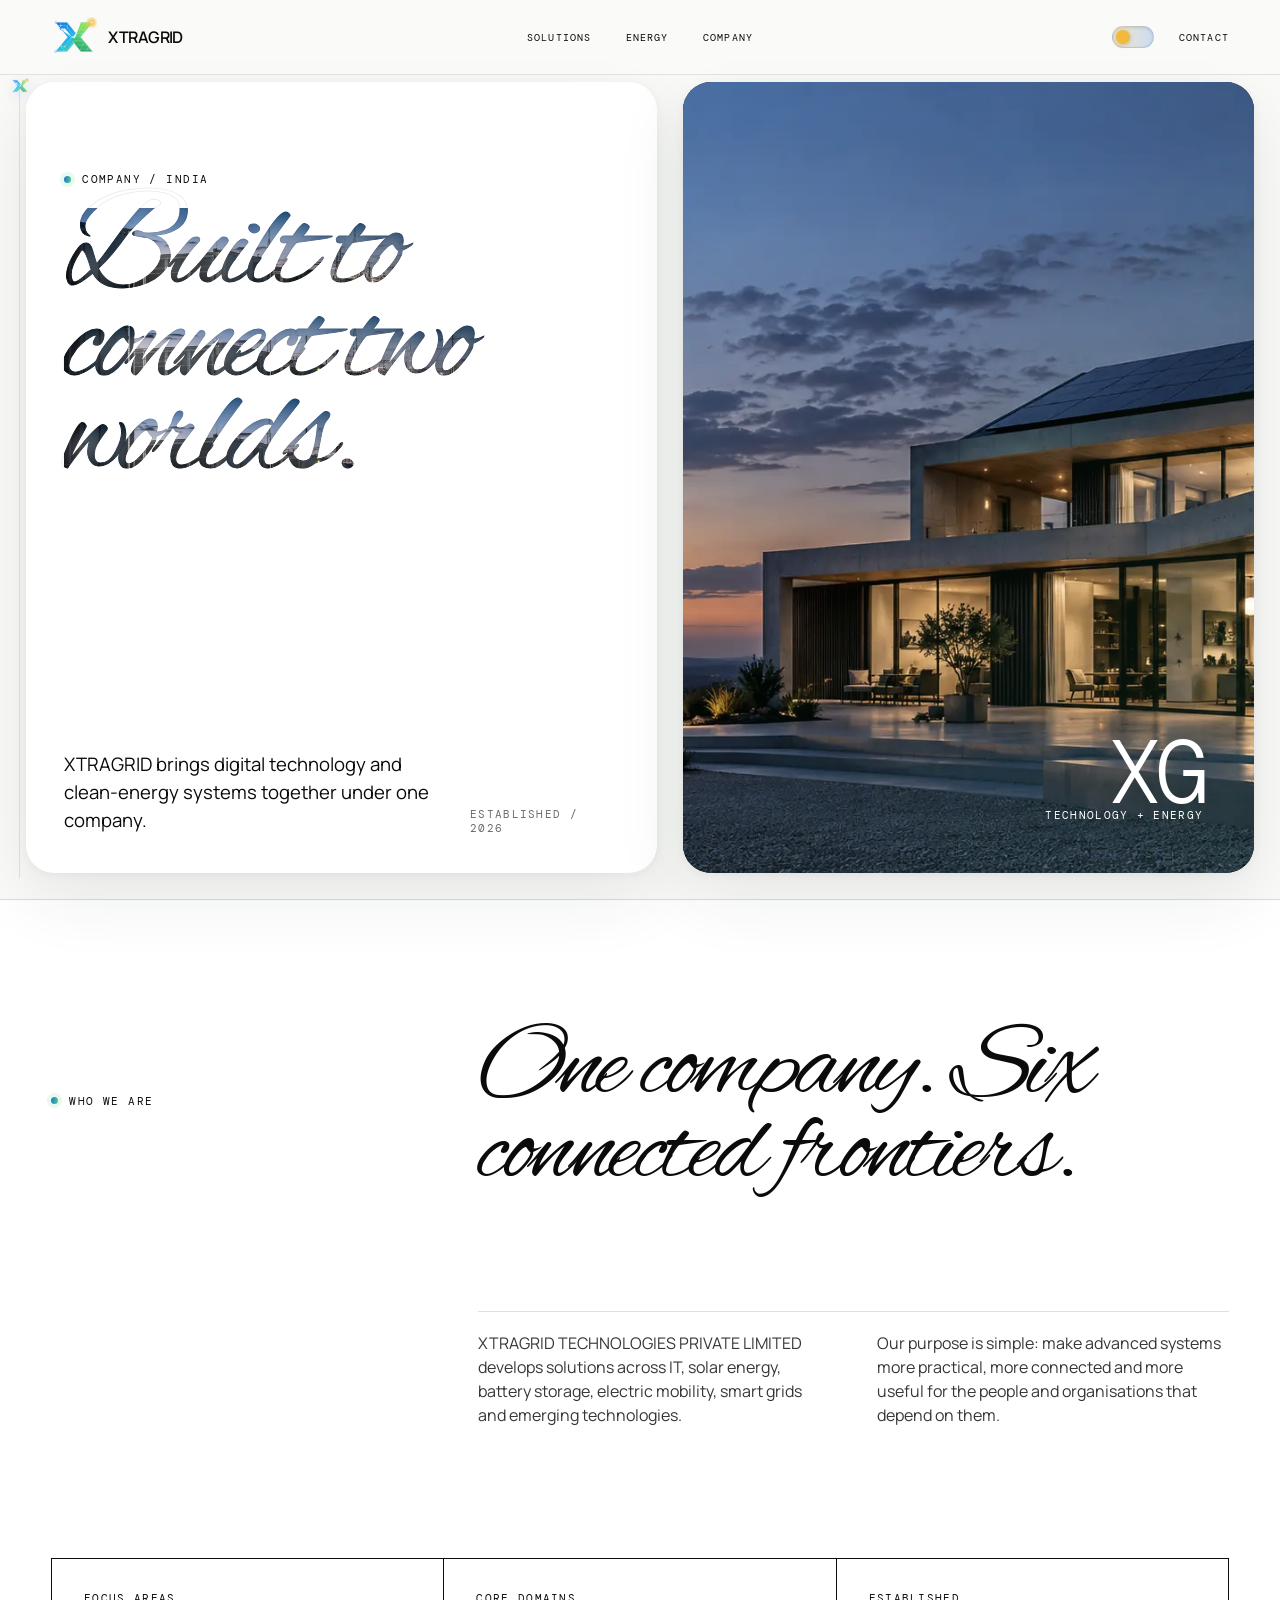
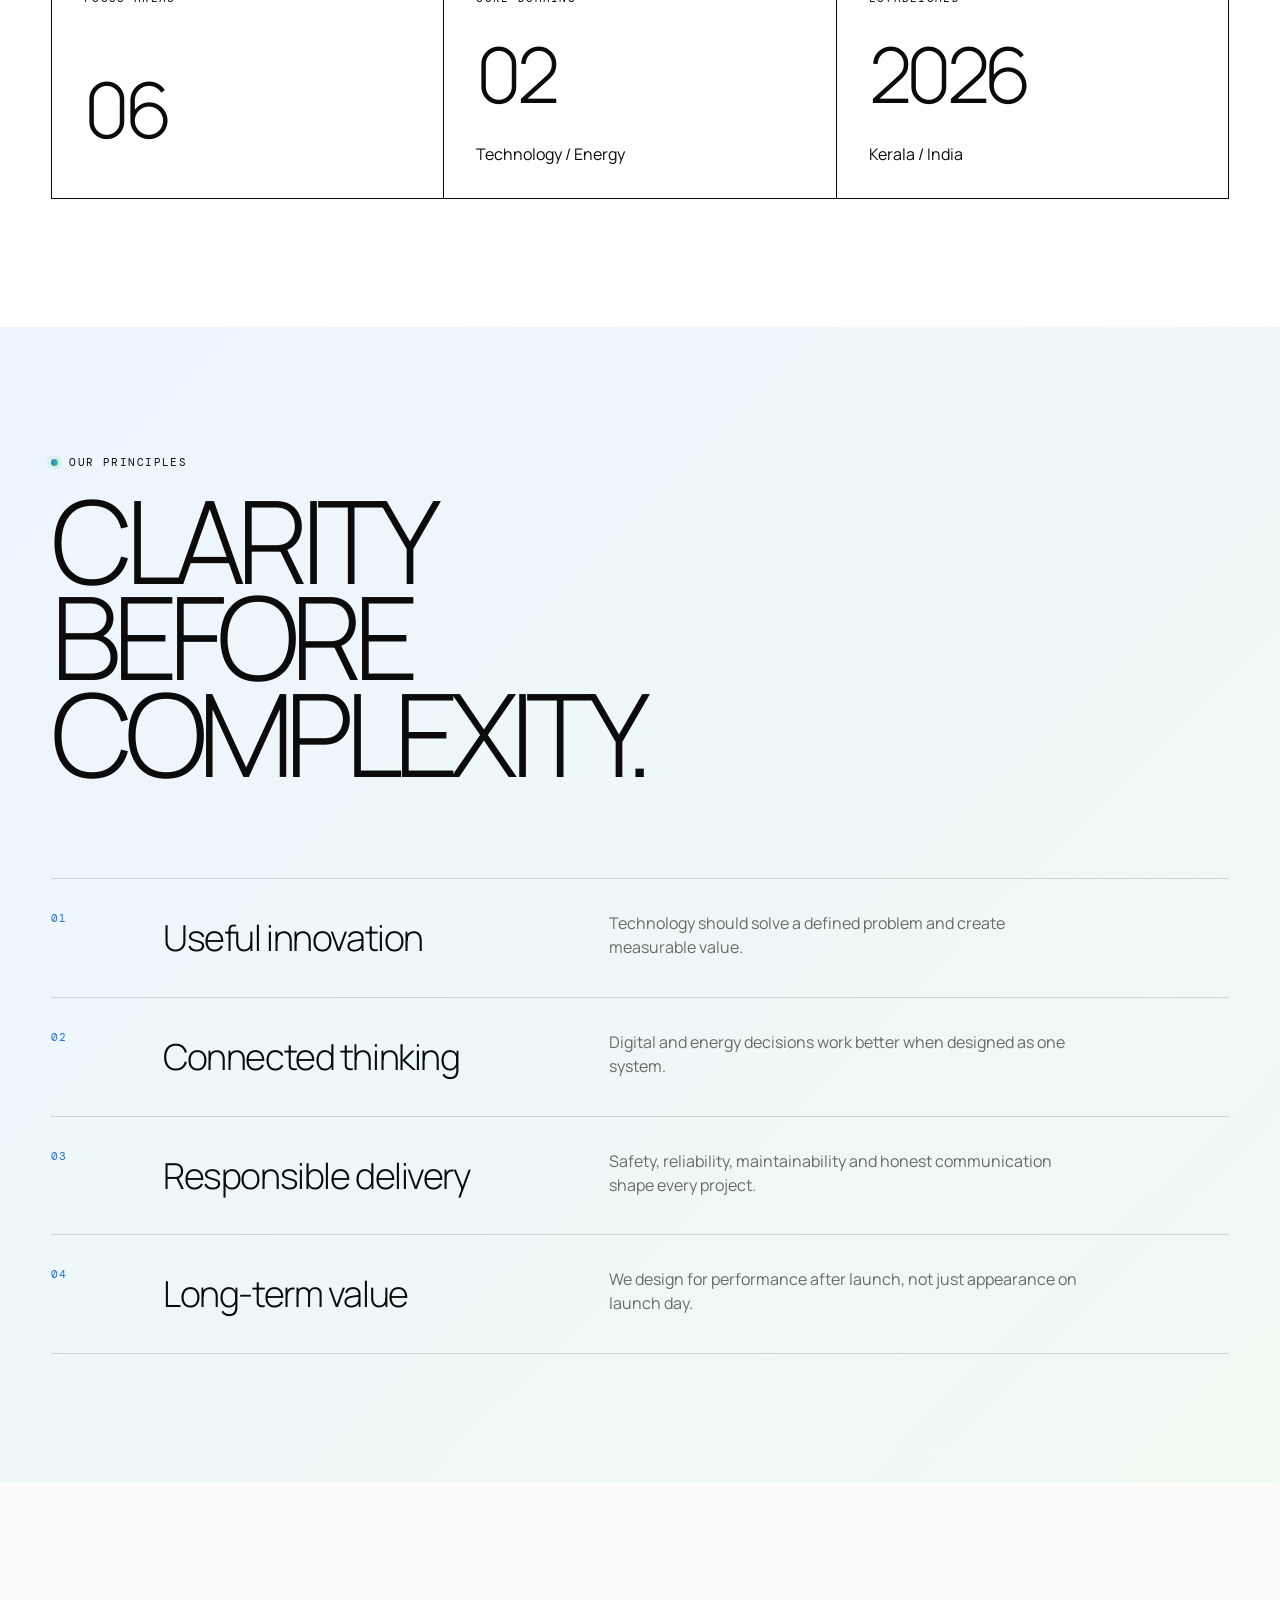
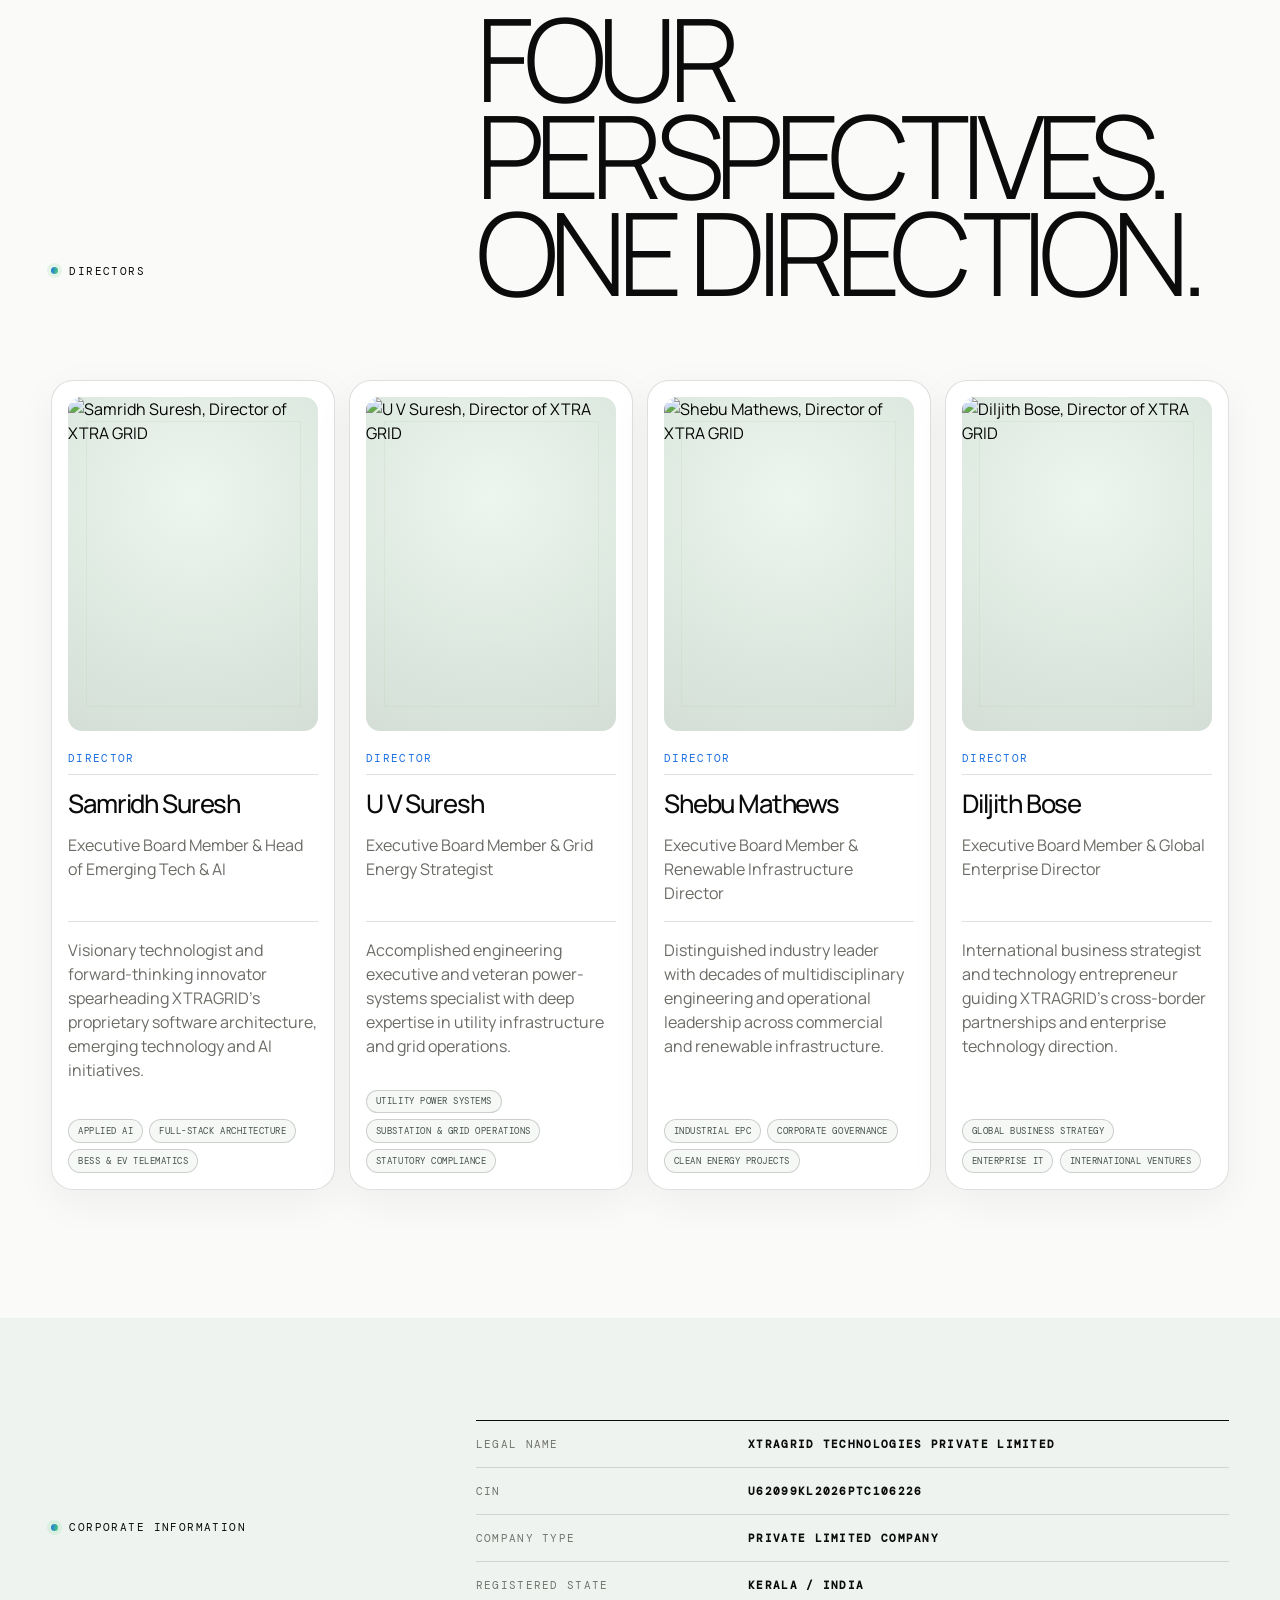
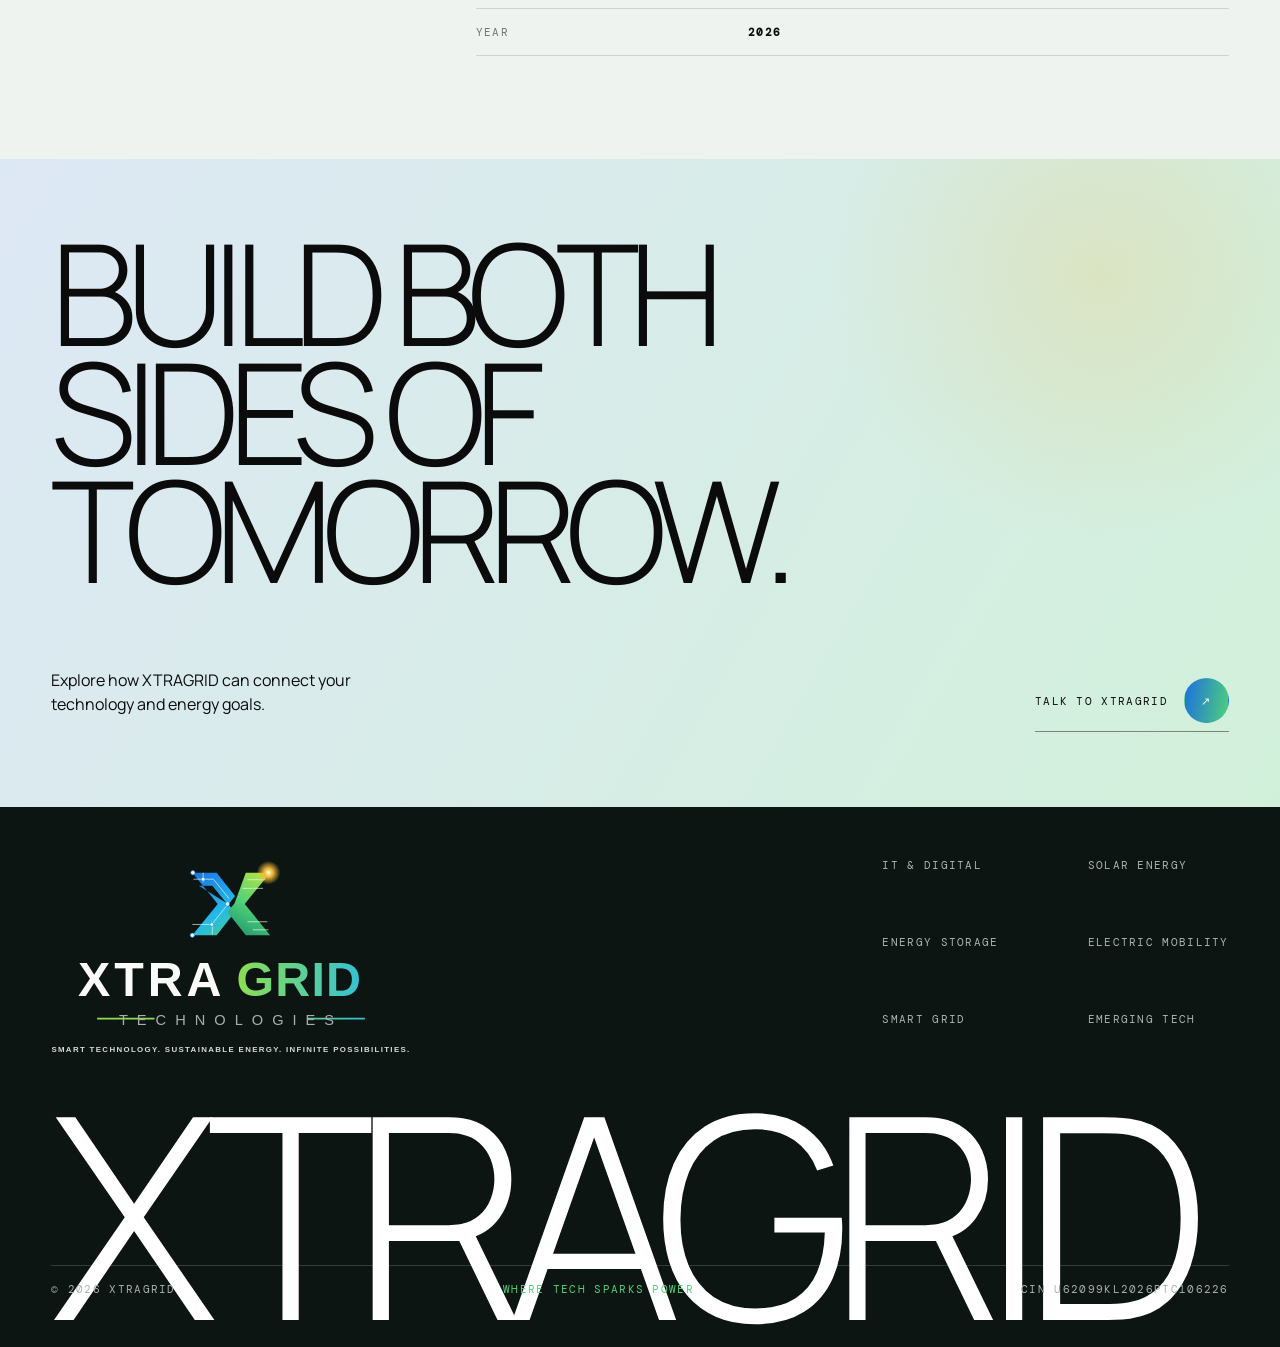
==== commit 5d952aa9: "Fix dark mode text contrast and refresh theme styles" ====
--- a/company/index.html
+++ b/company/index.html
@@ -1 +1 @@
-<!doctype html><html lang="en"><head><meta charset="UTF-8"><meta name="viewport" content="width=device-width,initial-scale=1"><meta name="description" content="About XTRAGRID TECHNOLOGIES PRIVATE LIMITED, an Indian technology and energy solutions company."><title>Company — XTRAGRID TECHNOLOGIES</title><link rel="preconnect" href="https://fonts.googleapis.com"><link rel="preconnect" href="https://fonts.gstatic.com" crossorigin><link href="https://fonts.googleapis.com/css2?family=DM+Mono:wght@300;400;500&family=Manrope:wght@300;400;500;600&display=swap" rel="stylesheet"><link rel="icon" href="../assets/xtragrid-logo.png"><link rel="stylesheet" href="../assets/inner.css"><link rel="stylesheet" href="../assets/premium.css"></head><body><div class="progress"></div><header class="site-nav"><a class="brand" href="../"><img src="../assets/xtragrid-logo.png" alt=""><span>XTRAGRID</span></a><nav class="nav-links"><a href="../#solutions">Solutions</a><a href="../energy-storage/">Energy</a><a href="../company/">Company</a></nav><a class="contact-link" href="../contact/">Contact</a><button class="menu-btn" type="button" aria-expanded="false">Menu</button></header><aside class="menu" aria-hidden="true"><nav><a href="../">Home</a><a href="../#solutions">Solutions</a><a href="../company/">Company</a><a href="../contact/">Contact</a></nav><div class="menu-foot mono"><span>XTRAGRID TECHNOLOGIES<br>India / 2026</span><span>Where Tech Sparks Power</span></div></aside><main><section class="page-hero"><div class="hero-copy"><div><p class="eyebrow">Company / India</p><h1 class="display hero-title masked"><span><i>Built to</i></span><span><i>connect two</i></span><span><i>worlds.</i></span></h1></div><div class="hero-bottom"><p class="hero-lead">XTRAGRID brings digital technology and clean-energy systems together under one company.</p><span class="mono hero-index">Established / 2026</span></div></div><div class="hero-media"><img src="../assets/xg-store-day.webp" alt="Modern technology and energy infrastructure"><div class="hero-badge mono"><b>XG</b><span>Technology + Energy</span></div></div></section><section class="intro"><p class="eyebrow">Who we are</p><h2 class="display reveal">One company. Six connected frontiers.</h2><div class="intro-copy reveal"><p>XTRAGRID TECHNOLOGIES PRIVATE LIMITED develops solutions across IT, solar energy, battery storage, electric mobility, smart grids and emerging technologies.</p><p>Our purpose is simple: make advanced systems more practical, more connected and more useful for the people and organisations that depend on them.</p></div><div class="company-stats" style="grid-column:1/-1"><article class="stat"><span class="mono">Focus areas</span><b>06</b></article><article class="stat"><span class="mono">Core domains</span><b>02</b><span>Technology / Energy</span></article><article class="stat"><span class="mono">Established</span><b>2026</b><span>Kerala / India</span></article></div></section><section class="process"><p class="eyebrow">Our principles</p><h2 class="display reveal">Clarity before complexity.</h2><div class="steps"><article class="step reveal"><span class="mono">01</span><h3>Useful innovation</h3><p>Technology should solve a defined problem and create measurable value.</p></article><article class="step reveal"><span class="mono">02</span><h3>Connected thinking</h3><p>Digital and energy decisions work better when designed as one system.</p></article><article class="step reveal"><span class="mono">03</span><h3>Responsible delivery</h3><p>Safety, reliability, maintainability and honest communication shape every project.</p></article><article class="step reveal"><span class="mono">04</span><h3>Long-term value</h3><p>We design for performance after launch, not just appearance on launch day.</p></article></div></section><section class="leadership"><div class="leadership-head"><p class="eyebrow">Directors</p><h2 class="display reveal">Four perspectives. One direction.</h2></div><div class="director-grid"><article class="director reveal"><div class="director-portrait"><img src="https://i.postimg.cc/2y90w2f0/Whats-App-Image-2026-08-22-at-1-06-12-PM.jpg" alt="Samridh Suresh, Director of XTRA GRID" loading="lazy" decoding="async"></div><p class="director-label mono">Director</p><h3>Samridh Suresh</h3><p class="director-role">Executive Board Member & Head of Emerging Tech & AI</p><p class="director-copy">Visionary technologist and forward-thinking innovator spearheading XTRAGRID’s proprietary software architecture, emerging technology and AI initiatives.</p><div class="tags"><span>Applied AI</span><span>Full-stack architecture</span><span>BESS & EV telematics</span></div></article><article class="director reveal"><div class="director-portrait"><img src="https://i.postimg.cc/NFCd4pwN/Whats-App-Image-2026-08-22-at-2-44-11-PM.jpg" alt="U V Suresh, Director of XTRA GRID" loading="lazy" decoding="async"></div><p class="director-label mono">Director</p><h3>U V Suresh</h3><p class="director-role">Executive Board Member & Grid Energy Strategist</p><p class="director-copy">Accomplished engineering executive and veteran power-systems specialist with deep expertise in utility infrastructure and grid operations.</p><div class="tags"><span>Utility power systems</span><span>Substation & grid operations</span><span>Statutory compliance</span></div></article><article class="director reveal"><div class="director-portrait"><img src="https://i.postimg.cc/pVR3P6cv/Whats-App-Image-2026-08-22-at-4-40-44-PM.jpg" alt="Shebu Mathews, Director of XTRA GRID" loading="lazy" decoding="async"></div><p class="director-label mono">Director</p><h3>Shebu Mathews</h3><p class="director-role">Executive Board Member & Renewable Infrastructure Director</p><p class="director-copy">Distinguished industry leader with decades of multidisciplinary engineering and operational leadership across commercial and renewable infrastructure.</p><div class="tags"><span>Industrial EPC</span><span>Corporate governance</span><span>Clean energy projects</span></div></article><article class="director reveal"><div class="director-portrait"><img src="https://i.postimg.cc/qB4Wp5D0/Whats-App-Image-2026-08-23-at-2-46-12-AM.jpg" alt="Diljith Bose, Director of XTRA GRID" loading="lazy" decoding="async"></div><p class="director-label mono">Director</p><h3>Diljith Bose</h3><p class="director-role">Executive Board Member & Global Enterprise Director</p><p class="director-copy">International business strategist and technology entrepreneur guiding XTRAGRID’s cross-border partnerships and enterprise technology direction.</p><div class="tags"><span>Global business strategy</span><span>Enterprise IT</span><span>International ventures</span></div></article></div></section><section class="legal"><div class="legal-grid"><p class="eyebrow">Corporate information</p><div class="legal-list mono"><div class="legal-row"><span>Legal name</span><strong>XTRAGRID TECHNOLOGIES PRIVATE LIMITED</strong></div><div class="legal-row"><span>CIN</span><strong>U62099KL2026PTC106226</strong></div><div class="legal-row"><span>Company type</span><strong>Private Limited Company</strong></div><div class="legal-row"><span>Registered state</span><strong>Kerala / India</strong></div><div class="legal-row"><span>Year</span><strong>2026</strong></div></div></div></section><section class="cta"><h2 class="display reveal">Build both sides of tomorrow.</h2><div class="cta-row"><p>Explore how XTRAGRID can connect your technology and energy goals.</p><a class="mono" href="../contact/">Talk to XTRAGRID <b>↗</b></a></div></section></main><footer class="footer"><div class="footer-top"><a class="brand" href="../"><img src="../assets/xtragrid-logo.png" alt=""><span>XTRAGRID</span></a><div class="footer-links mono"><a href="../it-digital/">IT & Digital</a><a href="../solar-energy/">Solar Energy</a><a href="../energy-storage/">Energy Storage</a><a href="../electric-mobility/">Electric Mobility</a><a href="../smart-grid/">Smart Grid</a><a href="../emerging-technologies/">Emerging Tech</a></div></div><h2 class="footer-title display">XTRAGRID</h2><div class="footer-bottom mono"><span>© <span data-year>2026</span> XTRAGRID</span><b>Where Tech Sparks Power</b><span>CIN U62099KL2026PTC106226</span></div></footer><script src="../assets/inner.js"></script><script src="../assets/premium.js"></script></body></html>+<!doctype html><html lang="en"><head><meta charset="UTF-8"><meta name="viewport" content="width=device-width,initial-scale=1"><meta name="description" content="About XTRAGRID TECHNOLOGIES PRIVATE LIMITED, an Indian technology and energy solutions company."><title>Company — XTRAGRID TECHNOLOGIES</title><link rel="preconnect" href="https://fonts.googleapis.com"><link rel="preconnect" href="https://fonts.gstatic.com" crossorigin><link href="https://fonts.googleapis.com/css2?family=DM+Mono:wght@300;400;500&family=Manrope:wght@300;400;500;600&display=swap" rel="stylesheet"><link rel="icon" href="../assets/xtragrid-logo.png"><link rel="stylesheet" href="../assets/inner.css"><link rel="stylesheet" href="../assets/premium.css?v=20260916c"></head><body><div class="progress"></div><header class="site-nav"><a class="brand" href="../"><img src="../assets/xtragrid-logo.png" alt=""><span>XTRAGRID</span></a><nav class="nav-links"><a href="../#solutions">Solutions</a><a href="../energy-storage/">Energy</a><a href="../company/">Company</a></nav><a class="contact-link" href="../contact/">Contact</a><button class="menu-btn" type="button" aria-expanded="false">Menu</button></header><aside class="menu" aria-hidden="true"><nav><a href="../">Home</a><a href="../#solutions">Solutions</a><a href="../company/">Company</a><a href="../contact/">Contact</a></nav><div class="menu-foot mono"><span>XTRAGRID TECHNOLOGIES<br>India / 2026</span><span>Where Tech Sparks Power</span></div></aside><main><section class="page-hero"><div class="hero-copy"><div><p class="eyebrow">Company / India</p><h1 class="display hero-title masked"><span><i>Built to</i></span><span><i>connect two</i></span><span><i>worlds.</i></span></h1></div><div class="hero-bottom"><p class="hero-lead">XTRAGRID brings digital technology and clean-energy systems together under one company.</p><span class="mono hero-index">Established / 2026</span></div></div><div class="hero-media"><img src="../assets/xg-store-day.webp" alt="Modern technology and energy infrastructure"><div class="hero-badge mono"><b>XG</b><span>Technology + Energy</span></div></div></section><section class="intro"><p class="eyebrow">Who we are</p><h2 class="display reveal">One company. Six connected frontiers.</h2><div class="intro-copy reveal"><p>XTRAGRID TECHNOLOGIES PRIVATE LIMITED develops solutions across IT, solar energy, battery storage, electric mobility, smart grids and emerging technologies.</p><p>Our purpose is simple: make advanced systems more practical, more connected and more useful for the people and organisations that depend on them.</p></div><div class="company-stats" style="grid-column:1/-1"><article class="stat"><span class="mono">Focus areas</span><b>06</b></article><article class="stat"><span class="mono">Core domains</span><b>02</b><span>Technology / Energy</span></article><article class="stat"><span class="mono">Established</span><b>2026</b><span>Kerala / India</span></article></div></section><section class="process"><p class="eyebrow">Our principles</p><h2 class="display reveal">Clarity before complexity.</h2><div class="steps"><article class="step reveal"><span class="mono">01</span><h3>Useful innovation</h3><p>Technology should solve a defined problem and create measurable value.</p></article><article class="step reveal"><span class="mono">02</span><h3>Connected thinking</h3><p>Digital and energy decisions work better when designed as one system.</p></article><article class="step reveal"><span class="mono">03</span><h3>Responsible delivery</h3><p>Safety, reliability, maintainability and honest communication shape every project.</p></article><article class="step reveal"><span class="mono">04</span><h3>Long-term value</h3><p>We design for performance after launch, not just appearance on launch day.</p></article></div></section><section class="leadership"><div class="leadership-head"><p class="eyebrow">Directors</p><h2 class="display reveal">Four perspectives. One direction.</h2></div><div class="director-grid"><article class="director reveal"><div class="director-portrait"><img src="https://i.postimg.cc/2y90w2f0/Whats-App-Image-2026-08-22-at-1-06-12-PM.jpg" alt="Samridh Suresh, Director of XTRA GRID" loading="lazy" decoding="async"></div><p class="director-label mono">Director</p><h3>Samridh Suresh</h3><p class="director-role">Executive Board Member & Head of Emerging Tech & AI</p><p class="director-copy">Visionary technologist and forward-thinking innovator spearheading XTRAGRID’s proprietary software architecture, emerging technology and AI initiatives.</p><div class="tags"><span>Applied AI</span><span>Full-stack architecture</span><span>BESS & EV telematics</span></div></article><article class="director reveal"><div class="director-portrait"><img src="https://i.postimg.cc/NFCd4pwN/Whats-App-Image-2026-08-22-at-2-44-11-PM.jpg" alt="U V Suresh, Director of XTRA GRID" loading="lazy" decoding="async"></div><p class="director-label mono">Director</p><h3>U V Suresh</h3><p class="director-role">Executive Board Member & Grid Energy Strategist</p><p class="director-copy">Accomplished engineering executive and veteran power-systems specialist with deep expertise in utility infrastructure and grid operations.</p><div class="tags"><span>Utility power systems</span><span>Substation & grid operations</span><span>Statutory compliance</span></div></article><article class="director reveal"><div class="director-portrait"><img src="https://i.postimg.cc/pVR3P6cv/Whats-App-Image-2026-08-22-at-4-40-44-PM.jpg" alt="Shebu Mathews, Director of XTRA GRID" loading="lazy" decoding="async"></div><p class="director-label mono">Director</p><h3>Shebu Mathews</h3><p class="director-role">Executive Board Member & Renewable Infrastructure Director</p><p class="director-copy">Distinguished industry leader with decades of multidisciplinary engineering and operational leadership across commercial and renewable infrastructure.</p><div class="tags"><span>Industrial EPC</span><span>Corporate governance</span><span>Clean energy projects</span></div></article><article class="director reveal"><div class="director-portrait"><img src="https://i.postimg.cc/qB4Wp5D0/Whats-App-Image-2026-08-23-at-2-46-12-AM.jpg" alt="Diljith Bose, Director of XTRA GRID" loading="lazy" decoding="async"></div><p class="director-label mono">Director</p><h3>Diljith Bose</h3><p class="director-role">Executive Board Member & Global Enterprise Director</p><p class="director-copy">International business strategist and technology entrepreneur guiding XTRAGRID’s cross-border partnerships and enterprise technology direction.</p><div class="tags"><span>Global business strategy</span><span>Enterprise IT</span><span>International ventures</span></div></article></div></section><section class="legal"><div class="legal-grid"><p class="eyebrow">Corporate information</p><div class="legal-list mono"><div class="legal-row"><span>Legal name</span><strong>XTRAGRID TECHNOLOGIES PRIVATE LIMITED</strong></div><div class="legal-row"><span>CIN</span><strong>U62099KL2026PTC106226</strong></div><div class="legal-row"><span>Company type</span><strong>Private Limited Company</strong></div><div class="legal-row"><span>Registered state</span><strong>Kerala / India</strong></div><div class="legal-row"><span>Year</span><strong>2026</strong></div></div></div></section><section class="cta"><h2 class="display reveal">Build both sides of tomorrow.</h2><div class="cta-row"><p>Explore how XTRAGRID can connect your technology and energy goals.</p><a class="mono" href="../contact/">Talk to XTRAGRID <b>↗</b></a></div></section></main><footer class="footer"><div class="footer-top"><a class="brand" href="../"><img src="../assets/xtragrid-logo.png" alt=""><span>XTRAGRID</span></a><div class="footer-links mono"><a href="../it-digital/">IT & Digital</a><a href="../solar-energy/">Solar Energy</a><a href="../energy-storage/">Energy Storage</a><a href="../electric-mobility/">Electric Mobility</a><a href="../smart-grid/">Smart Grid</a><a href="../emerging-technologies/">Emerging Tech</a></div></div><h2 class="footer-title display">XTRAGRID</h2><div class="footer-bottom mono"><span>© <span data-year>2026</span> XTRAGRID</span><b>Where Tech Sparks Power</b><span>CIN U62099KL2026PTC106226</span></div></footer><script src="../assets/inner.js"></script><script src="../assets/premium.js"></script></body></html>
--- a/assets/premium.css
+++ b/assets/premium.css
@@ -51,6 +51,40 @@
 .brand span { transition: opacity .3s, transform .3s; letter-spacing: -.035em; }
 .nav-links a::after,
 .contact-link::after { background: var(--xg-gradient) !important; height: 2px !important; }
+.nav-actions { justify-self: end; display: flex; align-items: center; gap: clamp(.65rem, 1.5vw, 1.25rem); }
+.theme-toggle {
+  display: inline-flex;
+  align-items: center;
+  gap: .55rem;
+  padding: .35rem;
+  border: 0;
+  background: transparent;
+  color: inherit;
+  cursor: pointer;
+}
+.theme-toggle__track {
+  position: relative;
+  width: 42px;
+  height: 22px;
+  border: 1px solid var(--xg-line);
+  border-radius: 999px;
+  background: linear-gradient(90deg, rgba(242, 185, 59, .28), rgba(28, 111, 224, .22));
+  box-shadow: inset 0 1px 3px rgba(11, 11, 12, .12);
+}
+.theme-toggle__track i {
+  position: absolute;
+  left: 3px;
+  top: 3px;
+  width: 14px;
+  height: 14px;
+  border-radius: 50%;
+  background: var(--xg-gold);
+  box-shadow: 0 1px 5px rgba(11, 11, 12, .22);
+  transition: transform .35s var(--ease), background .35s;
+}
+.theme-toggle__label { position: absolute; width: 1px; height: 1px; overflow: hidden; clip-path: inset(50%); white-space: nowrap; }
+[data-theme="dark"] .theme-toggle__track i { transform: translateX(20px); background: #dceaff; }
+.theme-toggle:focus-visible { outline: 2px solid var(--xg-blue); outline-offset: 3px; border-radius: 999px; }
 
 .menu {
   color: var(--xg-ink) !important;
@@ -170,10 +204,32 @@
 }
 
 .opening {
-  color: var(--xg-ink) !important;
-  background: var(--xg-surface) !important;
+  position: relative;
+  isolation: isolate;
+  overflow: hidden;
+  color: var(--xg-ink) !important;
+  background: #f4f6f3 !important;
   border-radius: 0 0 42px 42px;
   box-shadow: 0 28px 80px rgba(21, 45, 38, .06);
+}
+.opening::before {
+  content: "";
+  position: absolute;
+  z-index: -2;
+  inset: clamp(18px, 2.4vw, 38px);
+  border-radius: 30px;
+  background: url("xg-grid-night.webp") center 58% / cover no-repeat;
+  opacity: .52;
+  transform: scale(1.025);
+}
+.opening::after {
+  content: "";
+  position: absolute;
+  z-index: -1;
+  inset: 0;
+  background:
+    linear-gradient(90deg, rgba(250, 250, 248, .98) 0%, rgba(250, 250, 248, .88) 47%, rgba(250, 250, 248, .2) 82%),
+    linear-gradient(0deg, rgba(250, 250, 248, .96), transparent 48%, rgba(250, 250, 248, .7));
 }
 .opening h2 {
   max-width: 10.5ch !important;
@@ -224,15 +280,36 @@
 .portal-index { color: var(--xg-blue) !important; }
 
 .demand {
+  min-height: 240svh !important;
+  padding: 0 !important;
+  display: block !important;
   color: var(--xg-ink) !important;
   background:
     linear-gradient(130deg, rgba(28, 111, 224, .045), transparent 45%),
     var(--xg-base) !important;
 }
+.demand-sticky {
+  position: sticky;
+  top: 0;
+  min-height: 100svh;
+  padding: clamp(6rem, 9vw, 8rem) var(--pad);
+  display: grid;
+  align-content: center;
+  overflow: hidden;
+}
 .demand h2 b { color: var(--xg-green) !important; }
-.curve { border-color: var(--xg-line) !important; }
-.curve-line { stroke: url(#demandFill) !important; }
-.curve-marker { fill: var(--xg-gold) !important; stroke: white; stroke-width: 5px; }
+.curve {
+  border-color: rgba(11, 11, 12, .16) !important;
+  padding: 1.5rem 1rem 1rem;
+  border-radius: 24px;
+  background:
+    repeating-linear-gradient(to bottom, rgba(11, 11, 12, .075) 0 1px, transparent 1px 72px),
+    linear-gradient(135deg, rgba(28, 111, 224, .055), rgba(79, 209, 122, .06));
+  box-shadow: inset 0 0 0 1px rgba(255, 255, 255, .75), 0 16px 50px rgba(17, 38, 31, .06);
+}
+.curve-line { stroke: url(#demandStroke) !important; stroke-width: 4px !important; filter: drop-shadow(0 5px 8px rgba(28, 111, 224, .22)); }
+.curve-fill { opacity: .82 !important; }
+.curve-marker { fill: var(--xg-gold) !important; stroke: white; stroke-width: 5px; filter: drop-shadow(0 2px 7px rgba(28, 111, 224, .35)); }
 .curve-labels,
 .demand-copy { color: var(--xg-muted) !important; }
 
@@ -285,8 +362,10 @@
 .story-progress-line i { background: var(--xg-gradient) !important; }
 
 .day-sticky { background: var(--xg-surface); overflow: hidden; }
-.day-image { inset: 20px !important; border-radius: 24px; }
-.day-shade { inset: 20px !important; border-radius: 24px; background: linear-gradient(90deg, rgba(250, 250, 248, .93), rgba(250, 250, 248, .2) 48%, rgba(3, 5, 10, .74)) !important; mix-blend-mode: normal !important; opacity: .18; }
+.day-image,
+.day-night { position: absolute; inset: 20px !important; border-radius: 24px; background-position: center; background-size: cover; }
+.day-night { background-image: url("xg-grid-night.webp"); opacity: 0; visibility: hidden; transform: scale(1.02); }
+.day-shade { inset: 20px !important; border-radius: 24px; background: linear-gradient(90deg, rgba(4, 11, 18, .12), rgba(4, 11, 18, .28) 48%, rgba(1, 6, 14, .78)) !important; mix-blend-mode: multiply !important; opacity: .08; }
 .day-content { color: var(--xg-ink); text-shadow: 0 2px 18px rgba(255, 255, 255, .72); }
 .sun-track { background: rgba(11, 11, 12, .2) !important; }
 .sun-track i { background: var(--xg-gold) !important; box-shadow: 0 0 22px rgba(242, 185, 59, .58) !important; }
@@ -390,6 +469,20 @@
 .legal { background: #eef3ef !important; }
 .legal-row { border-color: var(--xg-line) !important; }
 .contact-shell { background: var(--xg-surface) !important; }
+.contact-email {
+  display: inline-flex;
+  align-items: center;
+  gap: .8rem;
+  width: fit-content;
+  margin-top: 1.6rem;
+  padding: .8rem 1rem;
+  border: 1px solid rgba(11, 11, 12, .14);
+  border-radius: 999px;
+  background: rgba(255, 255, 255, .78);
+  transition: transform .3s var(--ease), border-color .3s, box-shadow .3s;
+}
+.contact-email span { color: var(--xg-green); }
+.contact-email:hover { transform: translateY(-2px); border-color: var(--xg-blue); box-shadow: 0 10px 26px rgba(28, 111, 224, .12); }
 .field input,
 .field textarea,
 .field select { background: var(--xg-base) !important; border-color: var(--xg-line) !important; border-radius: 12px !important; }
@@ -424,6 +517,92 @@
 .footer-links a:hover { color: var(--xg-green) !important; }
 .footer-bottom { border-color: rgba(255, 255, 255, .16) !important; color: #a8b1ad !important; }
 .footer-bottom b { color: var(--xg-green) !important; }
+
+/* Persistent dark theme — the same editorial system on a low-glare surface. */
+html[data-theme="dark"] {
+  --xg-base: #070a09;
+  --xg-surface: #0d1210;
+  --xg-ink: #f2f5f1;
+  --xg-muted: #a5ada7;
+  --xg-line: rgba(235, 244, 238, .15);
+  --xg-shadow: 0 24px 80px rgba(0, 0, 0, .36), 0 2px 12px rgba(0, 0, 0, .24);
+}
+[data-theme="dark"] .site-nav { background: rgba(7, 10, 9, .78) !important; border-color: rgba(255, 255, 255, .11) !important; }
+[data-theme="dark"] .site-nav.scrolled,
+[data-theme="dark"] .site-nav.is-condensed,
+[data-theme="dark"] .site-nav.open { background: rgba(9, 14, 12, .92) !important; box-shadow: 0 10px 34px rgba(0, 0, 0, .25); }
+[data-theme="dark"] .opening { background: #0b100e !important; }
+[data-theme="dark"] .opening::after { background: linear-gradient(90deg, rgba(7, 10, 9, .98), rgba(7, 10, 9, .86) 47%, rgba(7, 10, 9, .2) 82%), linear-gradient(0deg, rgba(7, 10, 9, .95), transparent 48%, rgba(7, 10, 9, .7)); }
+[data-theme="dark"] .opening::before { filter: brightness(.62) saturate(.78) contrast(1.08); }
+[data-theme="dark"] .opening-mark strong { background-image: url("xtragrid-lockup-dark.svg"); }
+[data-theme="dark"] .opening-copy p,
+[data-theme="dark"] .portal-caption p,
+[data-theme="dark"] .intro-copy,
+[data-theme="dark"] .company-copy { color: #c5cec8 !important; }
+[data-theme="dark"] .portal-mask-cover { fill: var(--xg-surface) !important; }
+[data-theme="dark"] .portal-title-stage { background: var(--xg-surface) !important; }
+[data-theme="dark"] .portal-title-rule { background: var(--xg-ink) !important; }
+[data-theme="dark"] .portal-location-stage { background: radial-gradient(circle at 62% 45%, rgba(79, 209, 122, .17), transparent 25%), linear-gradient(135deg, #0d1210, #101b16) !important; }
+[data-theme="dark"] .portal-one .portal-caption::before { background: linear-gradient(90deg, rgba(7, 10, 9, .94), rgba(7, 10, 9, .72) 72%, transparent) !important; }
+[data-theme="dark"] .globe-shell::after { background: radial-gradient(circle at 56% 48%, transparent 28%, rgba(7, 10, 9, .04) 52%, rgba(7, 10, 9, .82) 94%), linear-gradient(90deg, rgba(7, 10, 9, .88), transparent 43%) !important; }
+[data-theme="dark"] .portal-earth canvas,
+[data-theme="dark"] .globe-shell canvas { filter: brightness(.72) saturate(.78) contrast(1.12); }
+[data-theme="dark"] .demand { background: linear-gradient(130deg, rgba(28, 111, 224, .09), transparent 45%), var(--xg-base) !important; }
+[data-theme="dark"] .curve { background: repeating-linear-gradient(to bottom, rgba(255, 255, 255, .075) 0 1px, transparent 1px 72px), linear-gradient(135deg, rgba(28, 111, 224, .1), rgba(79, 209, 122, .08)); box-shadow: inset 0 0 0 1px rgba(255, 255, 255, .05), 0 16px 50px rgba(0, 0, 0, .22); }
+[data-theme="dark"] .solution-bg::after { background: linear-gradient(90deg, var(--xg-surface) 0%, rgba(13, 18, 16, .72) 8%, rgba(13, 18, 16, .04) 42%), linear-gradient(0deg, rgba(5, 15, 12, .3), transparent 48%) !important; }
+[data-theme="dark"] .solution-kicker,
+[data-theme="dark"] .solution-bottom p { color: #f2f5f1 !important; background: rgba(8, 14, 11, .94) !important; border-color: rgba(255, 255, 255, .24) !important; box-shadow: 0 10px 30px rgba(0, 0, 0, .32); }
+[data-theme="dark"] .solution h2 { text-shadow: 0 4px 24px rgba(0, 0, 0, .72); }
+[data-theme="dark"] .solution-bottom p,
+[data-theme="dark"] .bess-step p { color: #e4ebe6 !important; }
+[data-theme="dark"] .bess-sticky { background: radial-gradient(circle at 68% 42%, rgba(79, 209, 122, .1), transparent 28%), var(--xg-surface) !important; }
+[data-theme="dark"] .energy-diagram,
+[data-theme="dark"] .diagram-label.store { background: rgba(12, 18, 15, .86) !important; }
+[data-theme="dark"] .energy-line { stroke: rgba(255, 255, 255, .2) !important; }
+[data-theme="dark"] .company-story,
+[data-theme="dark"] .directors-preview,
+[data-theme="dark"] .contact-cta,
+[data-theme="dark"] .intro,
+[data-theme="dark"] .contact-shell,
+[data-theme="dark"] .applications { background: var(--xg-base) !important; }
+[data-theme="dark"] .director-mini,
+[data-theme="dark"] .cap-card,
+[data-theme="dark"] .director,
+[data-theme="dark"] .storage-page .app-card,
+[data-theme="dark"] .contact-email { background: #101713 !important; }
+[data-theme="dark"] .director-mini:hover { background: #141d18 !important; }
+[data-theme="dark"] .director-portrait { background: radial-gradient(circle at 50% 30%, #26342d, #151d19 62%, #0a0e0c) !important; }
+[data-theme="dark"] .director-mini p,
+[data-theme="dark"] .director-role,
+[data-theme="dark"] .director-copy { color: var(--xg-muted) !important; }
+[data-theme="dark"] .tags span { color: #c6d0ca !important; border-color: rgba(255, 255, 255, .17) !important; background: #151d19; }
+[data-theme="dark"] .process,
+[data-theme="dark"] .storage-page .architecture { background: linear-gradient(135deg, #0c1520, #0d1a12) !important; }
+[data-theme="dark"] .cta,
+[data-theme="dark"] .contact-cta { color: var(--xg-ink) !important; background: radial-gradient(circle at 86% 18%, rgba(242, 185, 59, .11), transparent 22%), linear-gradient(120deg, #0c1620, #0d1b13) !important; }
+[data-theme="dark"] .legal { background: #111914 !important; }
+[data-theme="dark"] .field input,
+[data-theme="dark"] .field textarea,
+[data-theme="dark"] .field select { background: #0c110f !important; color: var(--xg-ink) !important; }
+[data-theme="dark"] .page-hero .hero-copy,
+[data-theme="dark"] .storage-page .panel { background: var(--xg-base) !important; }
+[data-theme="dark"] .storage-page header { color: var(--xg-ink) !important; background: rgba(7, 10, 9, .9) !important; }
+[data-theme="dark"] .hero-media::after { background: linear-gradient(90deg, var(--xg-base) 0%, rgba(7, 10, 9, .82) 7%, rgba(7, 10, 9, .08) 38%), linear-gradient(0deg, rgba(1, 6, 4, .64), transparent 55%) !important; }
+[data-theme="dark"] .page-hero .hero-media::after { background: linear-gradient(180deg, rgba(2, 7, 5, .08) 35%, rgba(2, 8, 6, .72)), linear-gradient(135deg, rgba(28, 111, 224, .12), transparent 42%, rgba(79, 209, 122, .09)) !important; mix-blend-mode: normal; }
+[data-theme="dark"] .hero > .hero-media,
+[data-theme="dark"] .solution-bg,
+[data-theme="dark"] .bess-bg,
+[data-theme="dark"] .day-image,
+[data-theme="dark"] .day-night { filter: brightness(.64) saturate(.76) contrast(1.1); }
+[data-theme="dark"] .page-hero .hero-media img,
+[data-theme="dark"] .storage-page .visual img { filter: brightness(.68) saturate(.78) contrast(1.12) !important; }
+[data-theme="dark"] .director-mini img,
+[data-theme="dark"] .director-portrait img { filter: brightness(.8) saturate(.72) contrast(1.08) !important; }
+[data-theme="dark"] .hero-title,
+[data-theme="dark"] .day-content { text-shadow: 0 3px 20px rgba(0, 0, 0, .68); }
+[data-theme="dark"] .hero-note { color: #e9efeb !important; background: rgba(7, 10, 9, .68); border-color: rgba(255, 255, 255, .18) !important; text-shadow: 0 2px 14px rgba(0, 0, 0, .35); }
+[data-theme="dark"] .scroll-cue b { background: rgba(7, 10, 9, .55); border-color: rgba(255, 255, 255, .42) !important; }
+[data-theme="dark"] .opening-experience { background: #050706; }
 
 .magnetic { will-change: transform; }
 
@@ -490,7 +669,6 @@
     100% { transform: translateY(-12px); }
   }
   .opening,
-  .demand,
   .company-story,
   .directors-preview,
   .contact-cta,
@@ -506,7 +684,12 @@
 
 @media (max-width: 820px) {
   .continuity-thread { display: none; }
+  .demand { min-height: auto !important; }
+  .demand-sticky { position: relative; min-height: auto; padding: clamp(6rem, 10vw, 8rem) var(--pad); }
   .site-nav .brand span { display: none; }
+  .nav-actions { gap: .35rem; }
+  .theme-toggle__track { width: 38px; }
+  [data-theme="dark"] .theme-toggle__track i { transform: translateX(16px); }
   .hero-media { inset: 72px 10px 10px 28% !important; border-radius: 22px; }
   .hero-grid { padding-top: 6.4rem !important; }
   .hero-title { font-size: clamp(4.8rem, 21vw, 8.2rem) !important; max-width: 6.8ch !important; }
@@ -520,11 +703,40 @@
   .solutions-sticky,
   .bess-sticky,
   .day-sticky { border-radius: 22px; }
+  .portal-location-stage .portal-word {
+    z-index: 7;
+    opacity: 1 !important;
+    visibility: visible !important;
+    left: var(--pad) !important;
+    right: var(--pad);
+    top: 42% !important;
+    font-size: clamp(4rem, 22vw, 6.8rem) !important;
+    line-height: .78 !important;
+    color: var(--xg-ink) !important;
+    text-shadow: 0 3px 20px var(--xg-surface), 0 0 40px var(--xg-surface);
+  }
+  .portal-location-stage .portal-caption {
+    z-index: 8;
+    left: var(--pad);
+    right: var(--pad);
+    bottom: 1.2rem;
+    padding: .8rem .9rem;
+    border: 1px solid var(--xg-line);
+    border-radius: 14px;
+    background: color-mix(in srgb, var(--xg-surface) 88%, transparent);
+    backdrop-filter: blur(14px);
+  }
+  .portal-location-stage .portal-caption::before { display: none; }
+  .portal-location-stage .portal-caption p { color: var(--xg-ink) !important; }
+  .portal-location-stage .globe-label { bottom: 8.6rem !important; }
+  [data-theme="dark"] .portal-location-stage .portal-word { text-shadow: 0 3px 22px rgba(0, 0, 0, .9), 0 0 42px rgba(0, 0, 0, .72); }
+  [data-theme="dark"] .portal-location-stage .portal-caption { background: rgba(8, 13, 11, .88); }
   .solution-bg { inset: 74px 12px 24% 25% !important; border-radius: 18px; opacity: .55; }
   .solution h2 { max-width: 8ch !important; }
   .bess-bg { inset: 12px 12px 46% 24% !important; opacity: .45; }
   .energy-diagram { background: rgba(255, 255, 255, .87) !important; }
   .day-image,
+  .day-night,
   .day-shade { inset: 10px !important; border-radius: 16px; }
   .page-hero { grid-template-columns: 1fr !important; padding: 72px 10px 10px !important; }
   .hero-copy,
@@ -542,6 +754,8 @@
   .intro h2 { font-size: clamp(3.7rem, 17vw, 6.4rem) !important; }
   .solution-bg { left: 14% !important; }
   .footer .brand img { width: min(300px, 86vw) !important; }
+  .opening::before { inset: 10px; border-radius: 22px; background-position: 62% center; opacity: .46; }
+  .opening::after { background: linear-gradient(180deg, rgba(250, 250, 248, .97), rgba(250, 250, 248, .8) 62%, rgba(250, 250, 248, .32)); }
 }
 
 @media (hover: none), (pointer: coarse) {
